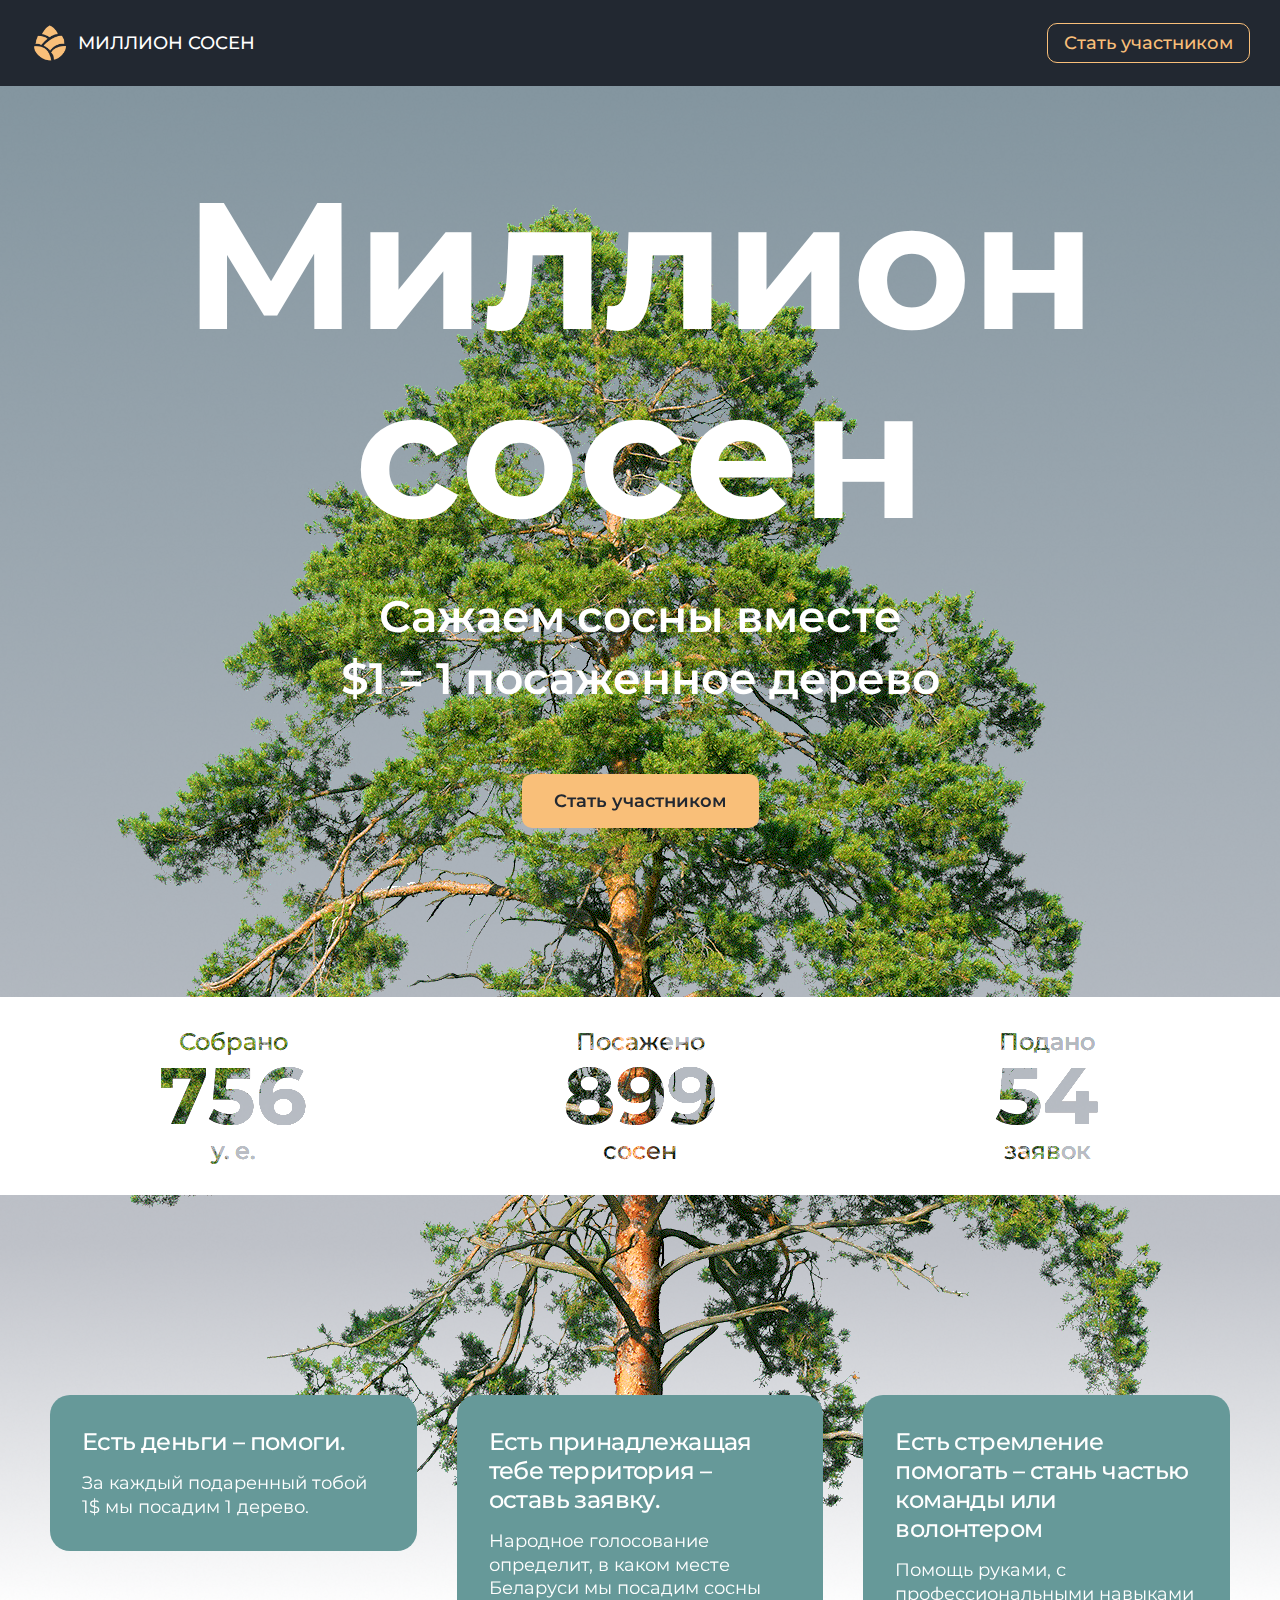
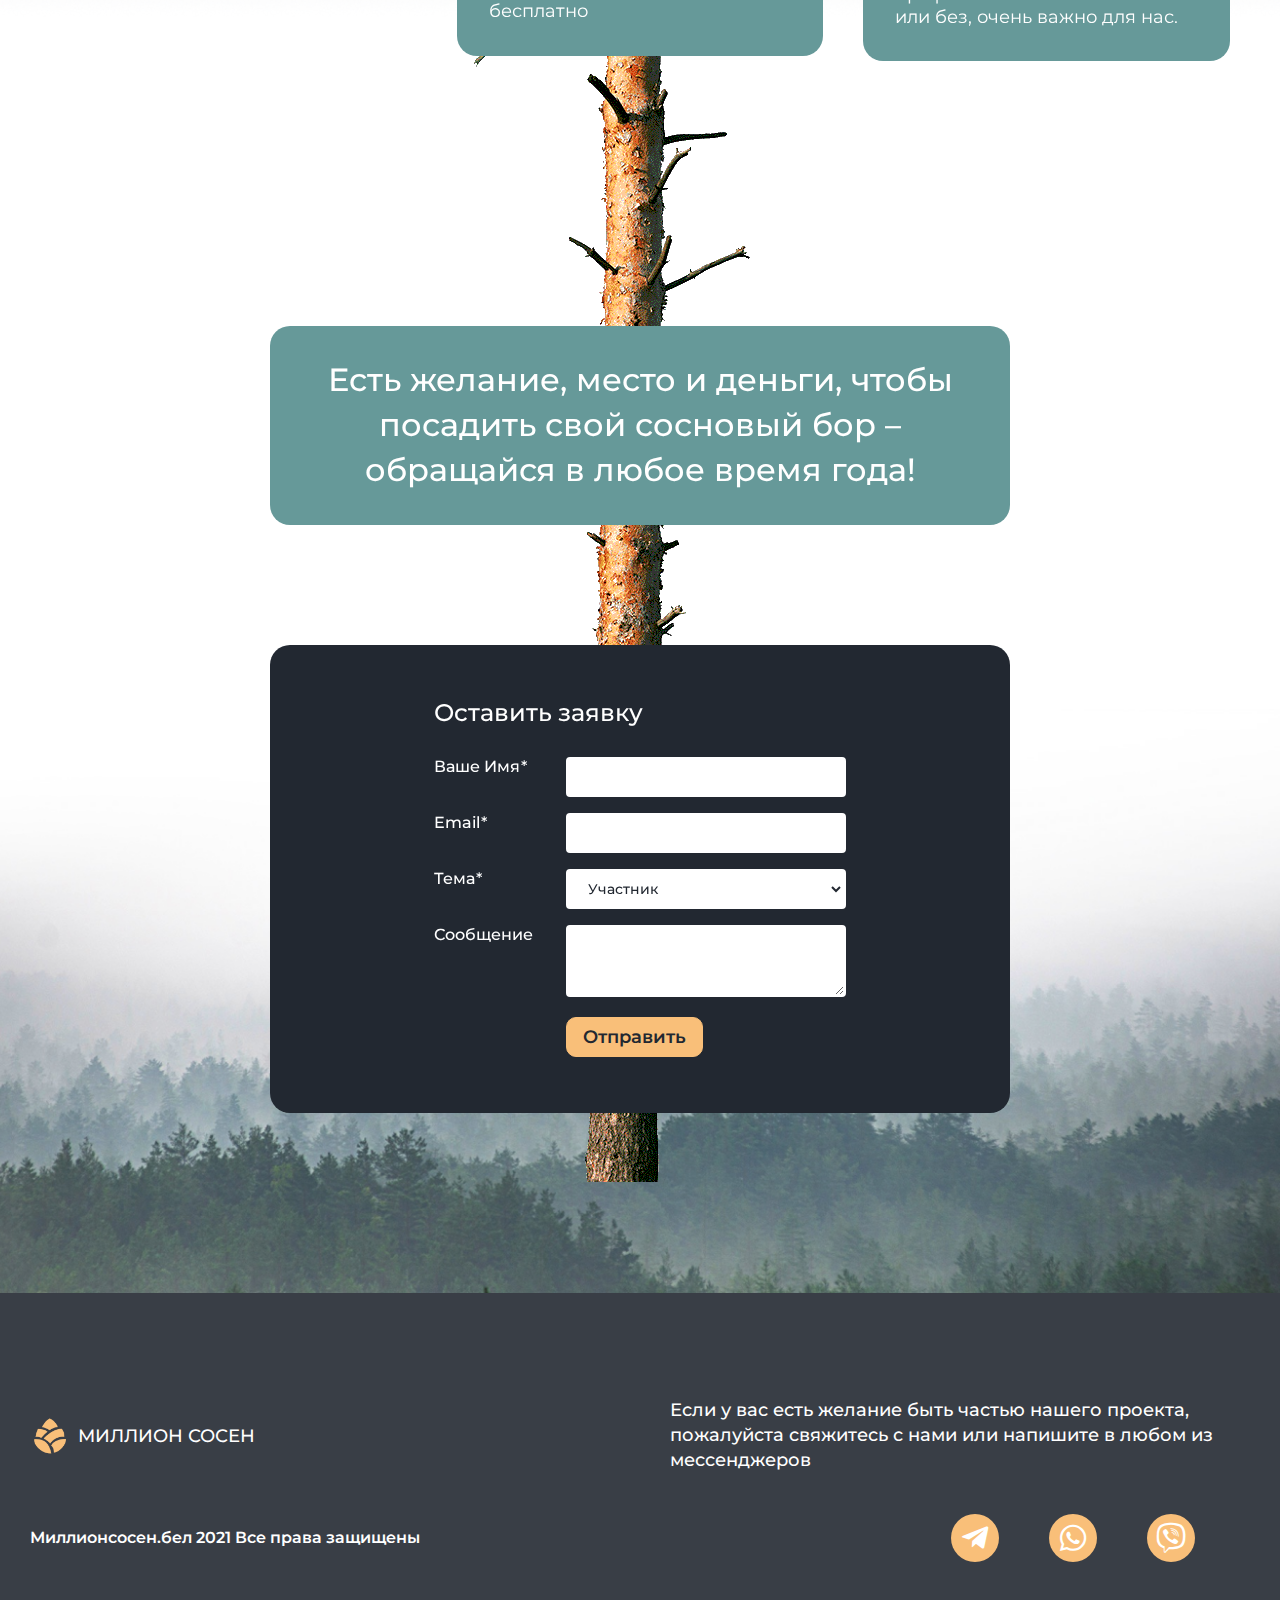
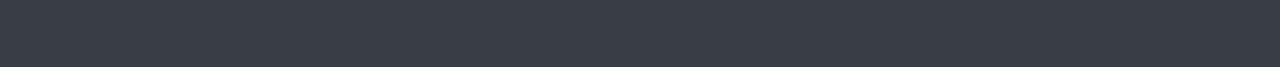
==== index.html @ 32590705 "Счётчик готов" ====
<!DOCTYPE html>
<html lang="en">
<head>
	<meta charset="UTF-8">
	<meta name="viewport" content="width=device-width, initial-scale=1.0">

	<link rel="apple-touch-icon" sizes="180x180" href="favicons/apple-touch-icon.png">
	<link rel="icon" type="image/png" sizes="32x32" href="favicons/favicon-32x32.png">
	<link rel="icon" type="image/png" sizes="16x16" href="favicons/favicon-16x16.png">
	<link rel="manifest" href="favicons/site.webmanifest">
	<link rel="mask-icon" href="favicons/safari-pinned-tab.svg" color="#f9bf79">
	<meta name="msapplication-TileColor" content="#f9bf79">
	<meta name="theme-color" content="#f9bf79">

	<link rel="preconnect" href="https://fonts.gstatic.com">
	<link href="https://fonts.googleapis.com/css2?family=Montserrat:wght@400;500;600;700;900&display=swap" rel="stylesheet">
	<link rel="stylesheet" href="https://cdnjs.cloudflare.com/ajax/libs/font-awesome/5.15.3/css/all.min.css">
	<link rel="stylesheet" href="css/normalize.css">
	<link rel="stylesheet" href="css/main.css">
	<title>Миллион Сосен</title>
</head>
<body>

	<header id="header">
			
		<div class="wrapper">
			
			<div class="header-parent">
				<div class="header-right">
					<div class="logo">
						<img src="img/logo.png" alt="Logotype">
						<h3>Миллион сосен</h3>
					</div>
				</div>
				<div class="header-left">
					<button class="main-btn header-btn">Стать участником</button>
				</div>
			</div>

		</div>

	</header>


	<div class="body">


		<section id="banner">
			
			<div class="wrapper">

				<div class="banner-parent">

					<div class="banner-title-parent">
						<h1 class="banner-title banner-title-1">Миллион</h1>
						<h1 class="banner-title banner-title-2">cосен</h1>
					</div>

					<div class="banner-info">
						<p class="banner-text">
							Сажаем сосны вместе <br> $1 = 1 посаженное дерево
						</p>
					</div>

					<div class="banner-action">
						<button class="main-btn banner-btn">Стать участником</button>
					</div>

				</div>

			</div>

		</section>


		<section id="info-block">
			
			<div class="wrapper">
				<div class="info-block-parent">

					<div class="info-block-item">
						<p>Собрано</p>
						<h3 class="count-number info-block-count">756</h3>
						<p>у. е.</p>
					</div>

					<div class="info-block-item">
						<p>Посажено</p>
						<h3 class="count-number info-block-count">899</h3>
						<p>сосен</p>
					</div>

					<div class="info-block-item">
						<p>Подано</p>
						<h3 class="count-number info-block-count">54</h3>
						<p>заявок</p>
					</div>

				</div>
			</div>

		</section>


		<section id="cards">
			
			<div class="wrapper">
				<div class="cards">

					<div class="card-item">
						<div class="card-title-parent">
							<h4 class="card-title">Есть деньги – помоги.</h4>
						</div>
						<div class="card-info">
							<p class="card-text">За каждый подаренный тобой 1$ мы посадим 1 дерево. </p>
						</div>
						<div class="card-btn-parent">
							<button class="main-btn card-btn">Стать участником</button>
						</div>
					</div>

					<div class="card-item">
						<div class="card-title-parent">
							<h4 class="card-title">Есть принадлежащая тебе территория – оставь заявку.</h4>
						</div>
						<div class="card-info">
							<p class="card-text">Народное голосование определит, в каком месте Беларуси мы посадим сосны бесплатно</p>
						</div>
						<div class="card-btn-parent">
							<button class="main-btn card-btn">Стать участником</button>
						</div>
					</div>

					<div class="card-item">
						<div class="card-title-parent">
							<h4 class="card-title">Есть стремление помогать  – стань частью команды или волонтером</h4>
						</div>
						<div class="card-info">
							<p class="card-text">Помощь руками, с профессиональными навыками или без, очень важно для нас.</p>
						</div>
						<div class="card-btn-parent">
							<button class="main-btn card-btn">Стать участником</button>
						</div>
					</div>

				</div>
			</div>

		</section>


		<section id="info-card">
			
			<div class="wrapper">
				<div class="info-card-parent">

					<div class="info-card-item">
						<div class="info-card-info">
							<p class="info-card-text">Есть желание, место и деньги, чтобы посадить свой сосновый бор – обращайся в любое время года!</p>
						</div>
					</div>

				</div>
			</div>

		</section>


		<section id="form-block">
			
			<div class="wrapper">
				<div class="form-block-parent">

					<div class="form-block-form-parent">
						<div class="form-block-form">
						
							<div class="form-title-parent">
								<h4 class="form-title">Оставить заявку</h4>
							</div>

							<form action="" class="contact-form form" method="post">

								<div class="form-item">

									<div class="form-label-parent">
										<label for="name-input" class="required-label form-label">Ваше Имя</label>
									</div>

									<div class="form-info">
										<input id="name-input" name="name" type="text" class="form-input">
										<div class="form-error">
											<p class="form-error-text">
												Пожалуйста заполните это поле
											</p>
										</div>
									</div>
								</div>

								<div class="form-item">

									<div class="form-label-parent">
										<label for="email-input" class="required-label form-label">Email</label>
									</div>
									
									<div class="form-info">
										<input id="email-input" name="email" type="text" class="form-input">
										<div class="form-error">
											<p class="form-error-text">
												Пожалуйста введите Вашу почту
											</p>
										</div>
									</div>
								</div>

								<div class="form-item">

									<div class="form-label-parent">
										<label for="theme-input" class="required-label form-label">Тема</label>
									</div>
									
									<div class="form-info">
										<select id="theme-input" name="theme" class="form-input form-select">
	                                        <option value="member">Участник</option>
	                                        <option value="volunteer">Волонтер</option>
	                                        <option value="owner">Владелец</option>
	                                        <option value="customer">Покупатель</option>
										</select>
										<div class="form-error">
											<p class="form-error-text">
												Пожалуйста выберите Вашу тему
											</p>
										</div>
									</div>
								</div>

								<div class="form-item">

									<div class="form-label-parent">
										<label for="form-message" class="form-label">Сообщение</label>
									</div>
									
									<div class="form-info">
										<textarea name="message" id="form-message" class="form-input form-textarea"></textarea>
									</div>
								</div>

								<div class="form-btn-parent">
									<button type="submit" class="main-btn form-btn">Отправить</button>
								</div>

							</form>

						</div>
					</div>
					
				</div>
			</div>

		</section>


		<div class="bg-sosna parallax"></div>

	</div>


	<footer id="footer">

		<div class="form-block-parent-2">

			<div class="form-block-form-parent">
				<div class="form-block-form">
				
					<div class="form-title-parent">
						<h4 class="form-title">Оставить заявку</h4>
					</div>

					<form action="" class="contact-form form" method="post">

						<div class="form-item">

							<div class="form-label-parent">
								<label for="name-input" class="required-label form-label">Ваше Имя</label>
							</div>

							<div class="form-info">
								<input id="name-input" name="name" type="text" class="form-input">
								<div class="form-error">
									<p class="form-error-text">
										Пожалуйста заполните это поле
									</p>
								</div>
							</div>
						</div>

						<div class="form-item">

							<div class="form-label-parent">
								<label for="email-input" class="required-label form-label">Email</label>
							</div>
							
							<div class="form-info">
								<input id="email-input" name="email" type="text" class="form-input">
								<div class="form-error">
									<p class="form-error-text">
										Пожалуйста введите Вашу почту
									</p>
								</div>
							</div>
						</div>

						<div class="form-item">

							<div class="form-label-parent">
								<label for="theme-input" class="required-label form-label">Тема</label>
							</div>
							
							<div class="form-info">
								<select id="theme-input" name="theme" class="form-input form-select">
                                    <option value="member">Участник</option>
                                    <option value="volunteer">Волонтер</option>
                                    <option value="owner">Владелец</option>
                                    <option value="customer">Покупатель</option>
								</select>
								<div class="form-error">
									<p class="form-error-text">
										Пожалуйста выберите Вашу тему
									</p>
								</div>
							</div>
						</div>

						<div class="form-item">

							<div class="form-label-parent">
								<label for="form-message" class="form-label">Сообщение</label>
							</div>
							
							<div class="form-info">
								<textarea name="message" id="form-message" class="form-input form-textarea"></textarea>
							</div>
						</div>

						<div class="form-btn-parent">
							<button type="submit" class="main-btn form-btn">Отправить</button>
						</div>

					</form>

				</div>
			</div>
			
		</div>

		<div class="wrapper">
			<div class="footer-parent">
				
				<div class="footer-item footer-logo-parent">
					<div class="logo footer-logo">
						<img src="img/logo.png" alt="" class="footer-logo-img">
						<h3>Миллион сосен</h3>
					</div>
				</div>

				<div class="footer-item footer-text-parent">
					<p class="footer-text">
						Если у вас есть желание быть частью нашего проекта, пожалуйста свяжитесь с нами или напишите в любом из мессенджеров
					</p>
				</div>

				<div class="footer-item footer-info-parent">
					<p class="footer-info">
						Миллионсосен.бел 2021 Все права защищены
					</p>
				</div>

				<div class="footer-item footer-socials-parent">
					<ul class="footer-socials">

						<li>
							<a href="#" class="footer-socials-link">
								<i class="fab fa-telegram-plane"></i>
							</a>
						</li>

						<li>
							<a href="#" class="footer-socials-link">
								<i class="fab fa-whatsapp"></i>
							</a>
						</li>

						<li>
							<a href="#" class="footer-socials-link">
								<i class="fab fa-viber"></i>
							</a>
						</li>

					</ul>
				</div>

			</div>
		</div>
	</footer>


<script
  src="https://code.jquery.com/jquery-3.6.0.min.js"
  integrity="sha256-/xUj+3OJU5yExlq6GSYGSHk7tPXikynS7ogEvDej/m4="
  crossorigin="anonymous"></script>
<script src="js/main.js"></script>

</body>
</html>
---- css/main.css ----
@import 'header.css';
@import 'banner.css';
@import 'info-block.css';
@import 'cards.css';
@import 'info-card.css';
@import 'form.css';
@import 'footer.css';


* {
	font-family: 'Montserrat', sans-serif;
	font-weight: 400;
	box-sizing: border-box;
}

html {
	overflow-x: hidden;
}

body {
	min-height: 100%;
}

ul { 
	list-style: none;
	margin: 0;
	padding: 0;
}

h1, h2, h3, h4, h5, h6, p {
	margin: 0;
	padding: 0;
}

a {
	text-decoration: none;
	color: inherit;
}

button {
	padding: 0;
	margin: 0;
}

img {
	max-width: 100%;
}

button:focus, a:focus, input:focus, textarea:focus, select:focus {
	outline: none;
}

.body {
	position: relative;
	height: 100%;
	background-image: url('../img/bg-clear.png');
	background-size: cover;
	background-position: 100% 100%;
	background-repeat: no-repeat;
	z-index: 0;
	overflow: hidden;
}

.bg-sosna {
	position: absolute;
    width: 100%;
    height: 100%;
    left: auto;
    right: auto;
    text-align: center;
    top: 0;
    z-index: -1;
    background: url(../img/bg2.png);
    background-repeat: no-repeat;
    background-position: center
}

.wrapper {
	max-width: calc(1332px);
	padding: 0 30px;
	margin: 0 auto;
}

.main-btn {
	cursor: pointer;
	border-radius: 10px;
}

@media(min-width: 1500px) {

}

@media(max-width: 1200px) {
	.wrapper {
		max-width: 1100px;
	}
}

@media(max-width: 992px) {
	.wrapper {
		width: 100%;
	}
}

@media (max-width: 768px) {

	/*.body {
		background-image: url('../img/bg-sm.png');
	}*/

	/*.bg-sosna {
	    background: url(../img/bg2.png);
	    background-repeat: no-repeat;
	    background-position: center
	}*/

}

@media(max-width: 576px) {
	.wrapper {
		width: 100%;
		padding: 0 20px;
	}
}
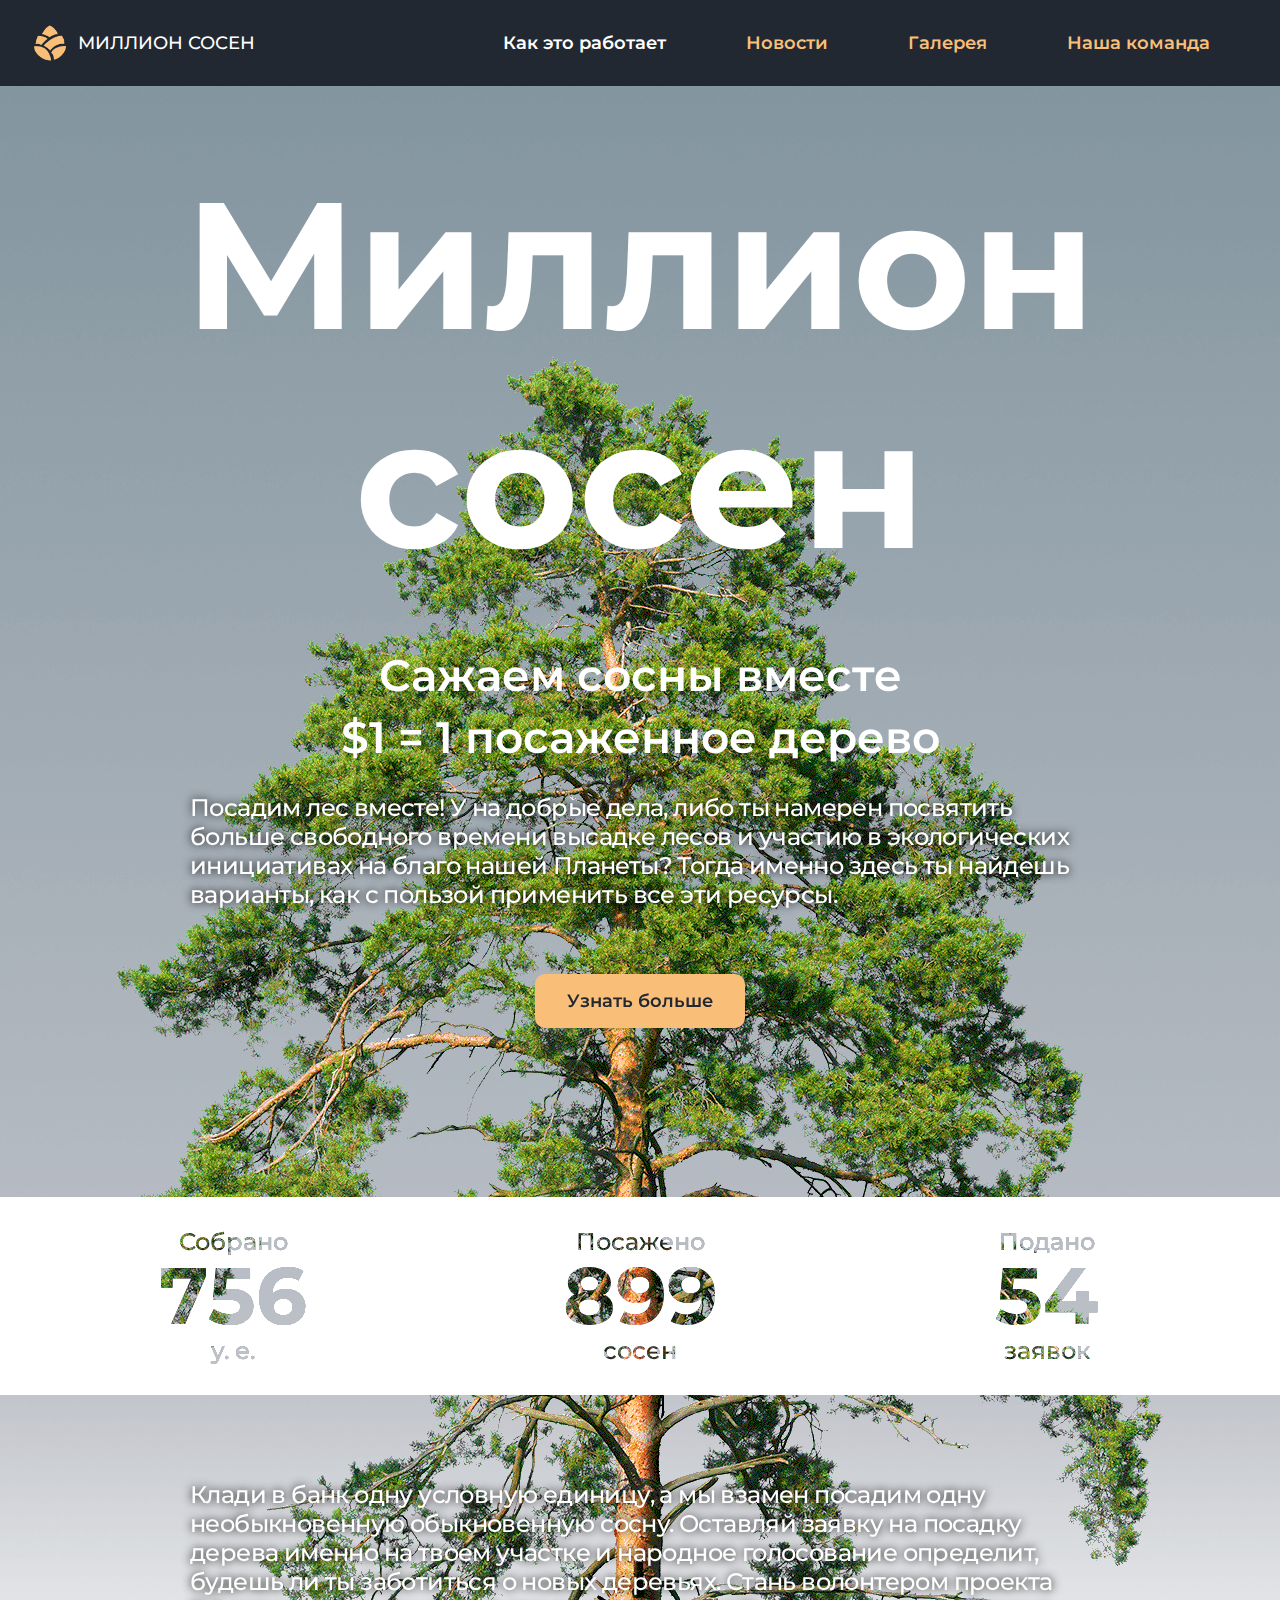
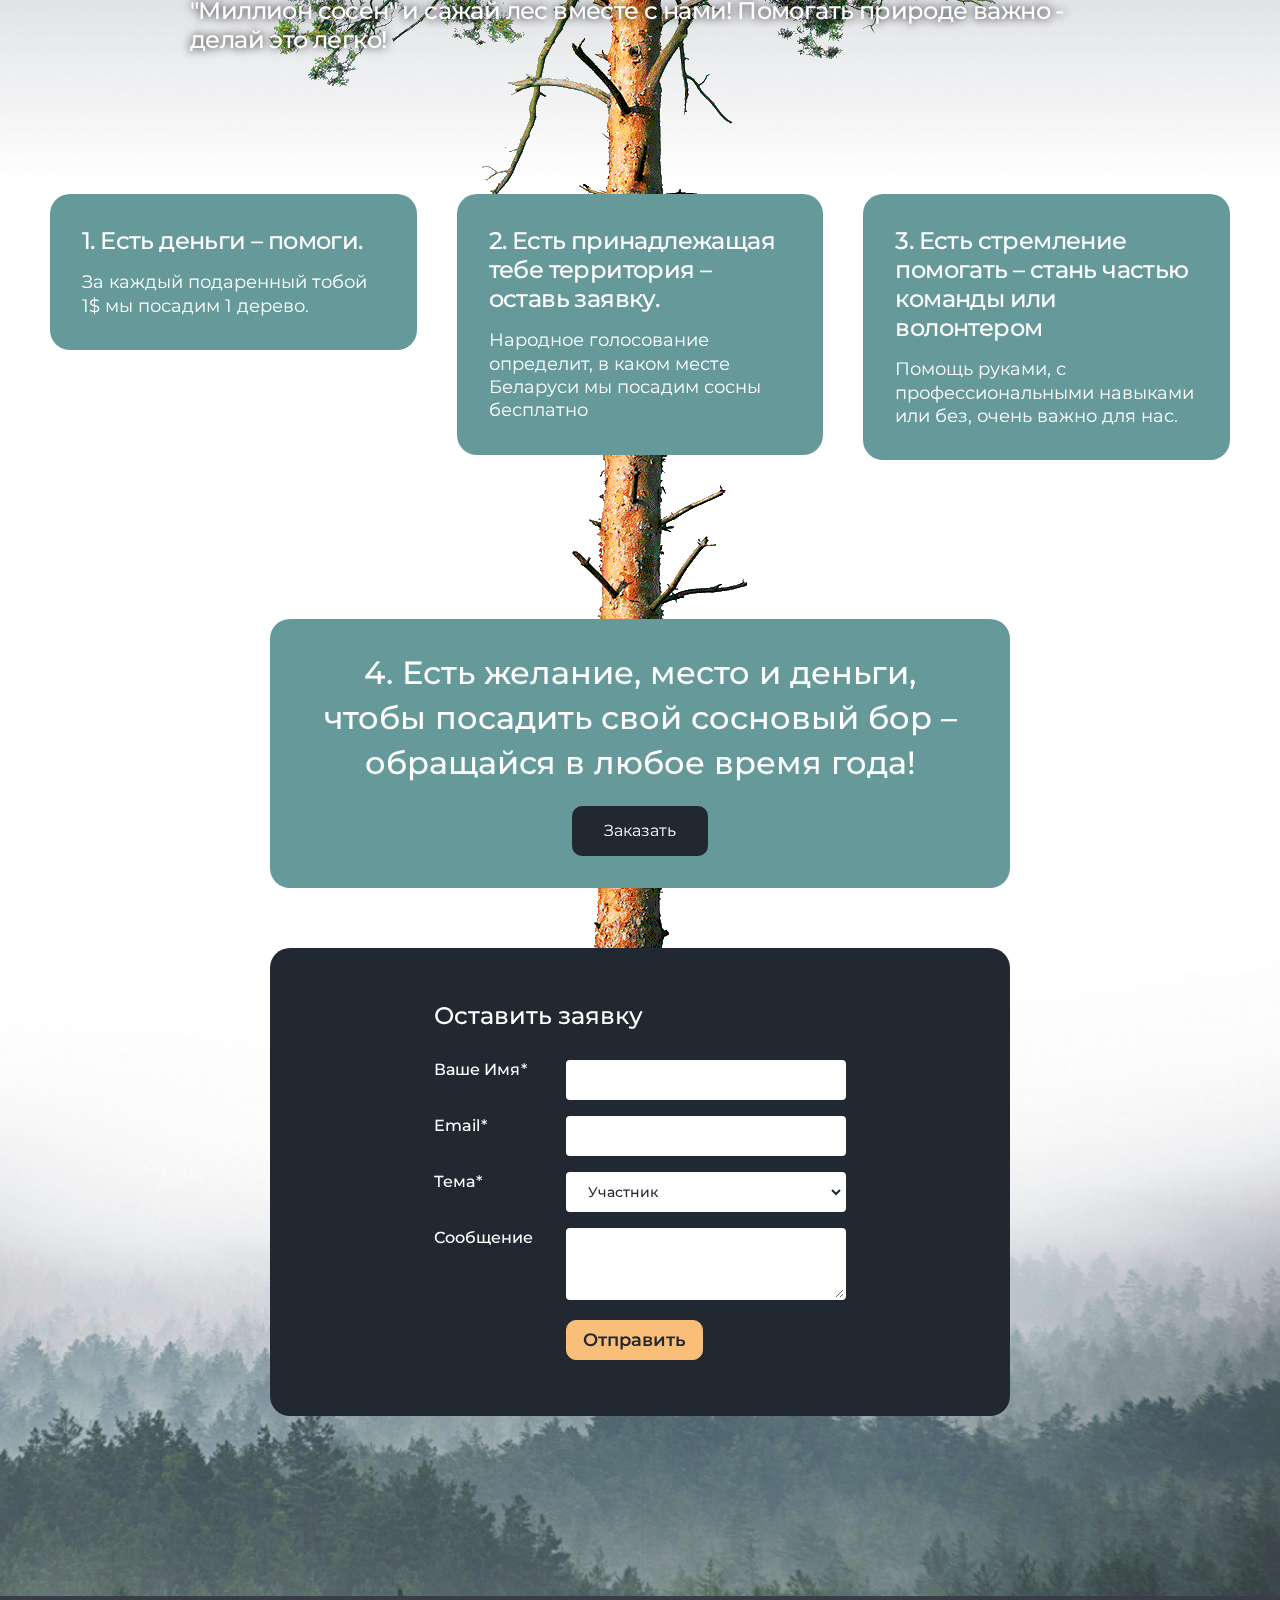
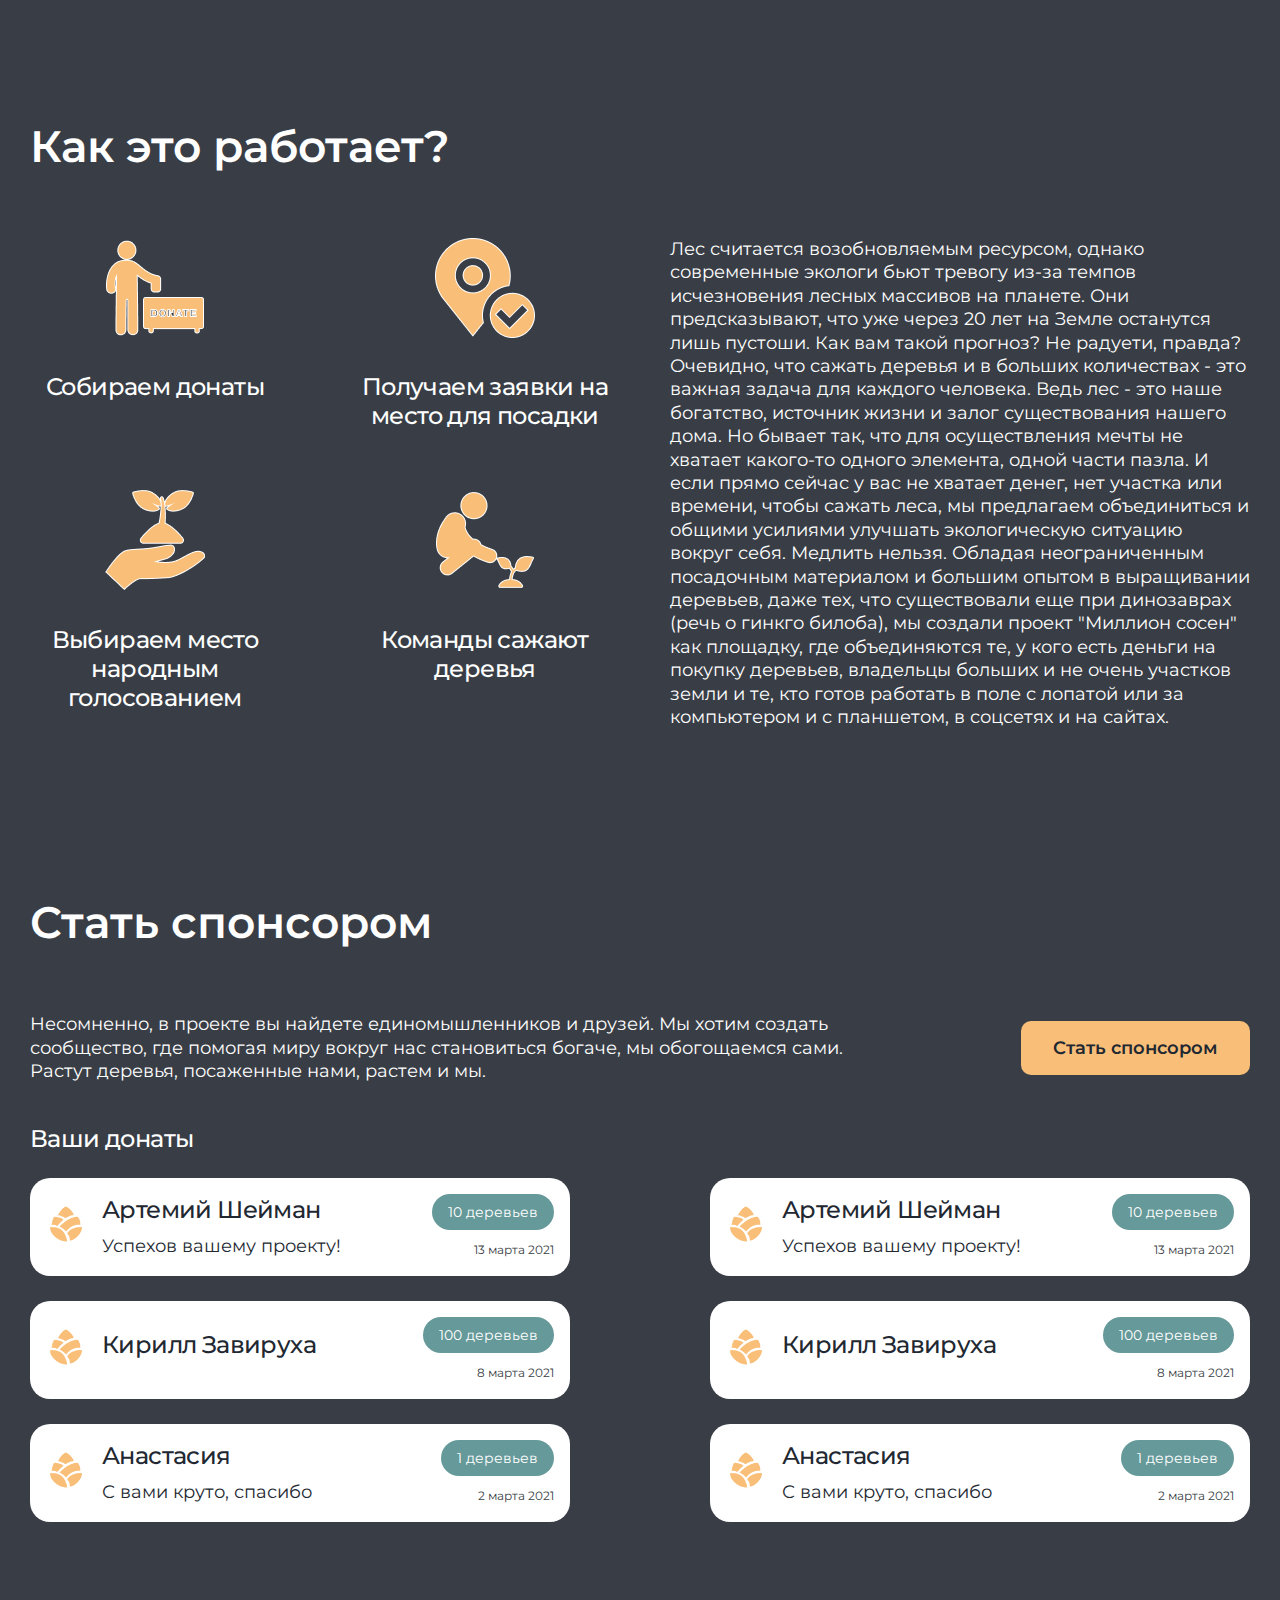
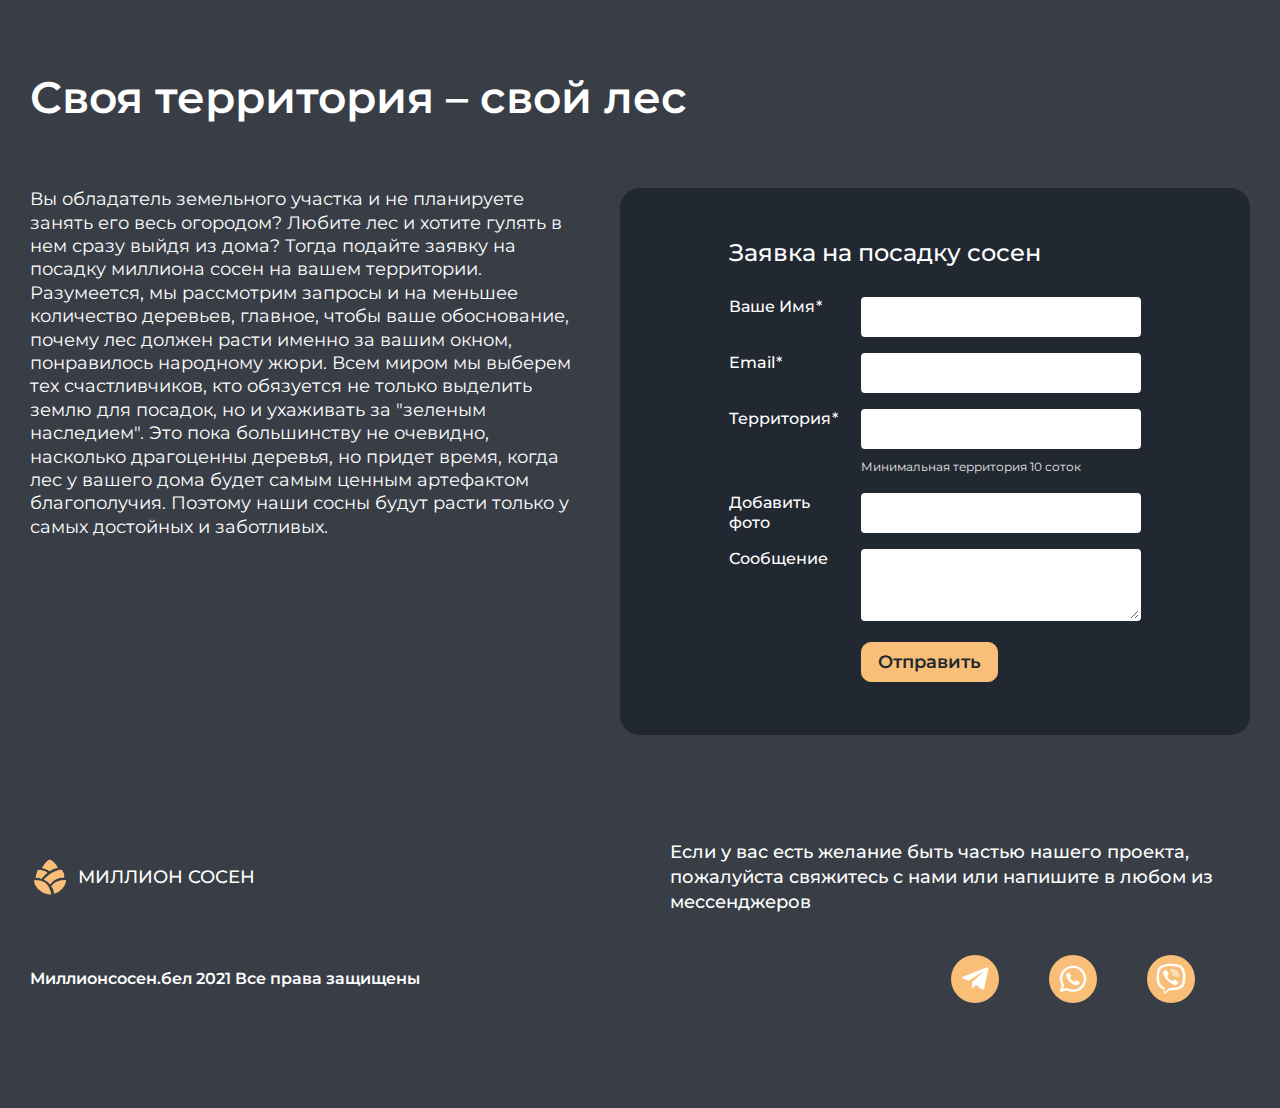
==== commit be428611: "Global Changes" ====
--- a/index.html
+++ b/index.html
@@ -33,7 +33,14 @@
 					</div>
 				</div>
 				<div class="header-left">
-					<button class="main-btn header-btn">Стать участником</button>
+					<div class="navigation">
+						<ul class="navigation-list">
+							<li><a href="#" class="navigation-link active">Как это работает</a></li>
+							<li><a href="#" class="navigation-link">Новости</a></li>
+							<li><a href="#" class="navigation-link">Галерея</a></li>
+							<li><a href="#" class="navigation-link">Наша команда</a></li>
+						</ul>
+					</div>
 				</div>
 			</div>
 
@@ -52,18 +59,27 @@
 				<div class="banner-parent">
 
 					<div class="banner-title-parent">
-						<h1 class="banner-title banner-title-1">Миллион</h1>
-						<h1 class="banner-title banner-title-2">cосен</h1>
+						<h1 class="banner-title banner-title">Миллион <br> cосен</h1>
 					</div>
 
 					<div class="banner-info">
 						<p class="banner-text">
 							Сажаем сосны вместе <br> $1 = 1 посаженное дерево
 						</p>
+						<p class="simple-desc banner-desc">
+							Посадим лес вместе! У  на добрые дела, 
+							либо ты намерен посвятить больше свободного 
+							времени высадке лесов и участию в экологических 
+							инициативах на благо нашей Планеты? Тогда именно 
+							здесь ты найдешь варианты, как с пользой применить 
+							все эти ресурсы.
+						</p>
 					</div>
 
 					<div class="banner-action">
-						<button class="main-btn banner-btn">Стать участником</button>
+						<button data-scroll="true" class="main-btn banner-btn">
+							Узнать больше
+						</button>
 					</div>
 
 				</div>
@@ -102,6 +118,17 @@
 		</section>
 
 
+		<section id="info-desc">
+			<p class="simple-desc">
+				Клади в банк одну условную единицу, 
+				а мы взамен посадим одну необыкновенную обыкновенную сосну. 
+				Оставляй заявку на посадку дерева именно на твоем участке и народное голосование определит, 
+				будешь ли ты заботиться о новых деревьях. Стань волонтером проекта "Миллион сосен"  и сажай лес вместе с нами! 
+				Помогать природе важно - делай это легко!
+			</p>
+		</section>
+
+
 		<section id="cards">
 			
 			<div class="wrapper">
@@ -109,37 +136,37 @@
 
 					<div class="card-item">
 						<div class="card-title-parent">
-							<h4 class="card-title">Есть деньги – помоги.</h4>
+							<h4 class="card-title">1. Есть деньги – помоги.</h4>
 						</div>
 						<div class="card-info">
 							<p class="card-text">За каждый подаренный тобой 1$ мы посадим 1 дерево. </p>
 						</div>
 						<div class="card-btn-parent">
-							<button class="main-btn card-btn">Стать участником</button>
+							<button data-scroll="true" class="main-btn card-btn">Стать участником</button>
 						</div>
 					</div>
 
 					<div class="card-item">
 						<div class="card-title-parent">
-							<h4 class="card-title">Есть принадлежащая тебе территория – оставь заявку.</h4>
+							<h4 class="card-title">2. Есть принадлежащая тебе территория – оставь заявку.</h4>
 						</div>
 						<div class="card-info">
 							<p class="card-text">Народное голосование определит, в каком месте Беларуси мы посадим сосны бесплатно</p>
 						</div>
 						<div class="card-btn-parent">
-							<button class="main-btn card-btn">Стать участником</button>
+							<button data-scroll="true" class="main-btn card-btn">Стать участником</button>
 						</div>
 					</div>
 
 					<div class="card-item">
 						<div class="card-title-parent">
-							<h4 class="card-title">Есть стремление помогать  – стань частью команды или волонтером</h4>
+							<h4 class="card-title">3. Есть стремление помогать  – стань частью команды или волонтером</h4>
 						</div>
 						<div class="card-info">
 							<p class="card-text">Помощь руками, с профессиональными навыками или без, очень важно для нас.</p>
 						</div>
 						<div class="card-btn-parent">
-							<button class="main-btn card-btn">Стать участником</button>
+							<button data-scroll="true" class="main-btn card-btn">Стать участником</button>
 						</div>
 					</div>
 
@@ -156,7 +183,11 @@
 
 					<div class="info-card-item">
 						<div class="info-card-info">
-							<p class="info-card-text">Есть желание, место и деньги, чтобы посадить свой сосновый бор – обращайся в любое время года!</p>
+							<p class="info-card-text">4. Есть желание, место и деньги, 
+								чтобы посадить свой сосновый бор – обращайся в 
+								любое время года!
+							</p>
+							<button class="main-btn card-btn">Заказать</button>
 						</div>
 					</div>
 
@@ -169,7 +200,7 @@
 		<section id="form-block">
 			
 			<div class="wrapper">
-				<div class="form-block-parent">
+				<div class="form-block-parent" id="form">
 
 					<div class="form-block-form-parent">
 						<div class="form-block-form">
@@ -203,7 +234,7 @@
 									</div>
 									
 									<div class="form-info">
-										<input id="email-input" name="email" type="text" class="form-input">
+										<input id="email-input" name="email" type="email" class="form-input">
 										<div class="form-error">
 											<p class="form-error-text">
 												Пожалуйста введите Вашу почту
@@ -264,149 +295,451 @@
 	</div>
 
 
-	<footer id="footer">
-
-		<div class="form-block-parent-2">
-
-			<div class="form-block-form-parent">
-				<div class="form-block-form">
+	<div class="main-dark-content">
+		
+		<section class="how-it-works simple-section" id="how-it-works">
+			
+			<div class="wrapper">
+				<div class="section-title-parent">
+					<h2 class="section-title">Как это работает?</h2>
+				</div>
+				<div class="section-content">
+					<div class="cards-content">
+						<div class="card">
+							<img src="img/how-it-works/1.png" alt="image 1">
+							<p>Собираем донаты</p>
+						</div>
+						<div class="card">
+							<img src="img/how-it-works/2.png" alt="image 1">
+							<p>Получаем заявки на место для посадки</p>
+						</div>
+						<div class="card">
+							<img src="img/how-it-works/3.png" alt="image 1">
+							<p>Выбираем место народным голосованием</p>
+						</div>
+						<div class="card">
+							<img src="img/how-it-works/4.png" alt="image 1">
+							<p>Команды сажают деревья</p>
+						</div>
+					</div>
+					<div class="text-content">
+						<p class="text">
+							Лес считается возобновляемым ресурсом, 
+							однако современные экологи бьют тревогу из-за темпов 
+							исчезновения лесных массивов на планете. 
+							Они предсказывают, что уже через 20 лет на 
+							Земле останутся лишь пустоши. Как вам такой прогноз? 
+							Не радуети, правда? Очевидно, что сажать деревья и в больших 
+							количествах - это важная задача для каждого человека. 
+							Ведь лес - это наше богатство, источник жизни и залог 
+							существования нашего дома. Но бывает так, что для 
+							осуществления мечты не хватает какого-то одного элемента, 
+							одной части пазла. И если прямо сейчас у вас не хватает денег, 
+							нет участка или времени, чтобы сажать леса, мы предлагаем 
+							объединиться и общими усилиями улучшать экологическую ситуацию 
+							вокруг себя. Медлить нельзя.  Обладая неограниченным посадочным 
+							материалом и большим опытом в выращивании деревьев, даже тех, 
+							что существовали еще при динозаврах (речь о гинкго билоба), 
+							мы создали проект "Миллион сосен" как площадку, 
+							где объединяются те, у кого есть деньги на покупку деревьев, 
+							владельцы больших и не очень участков земли и те, кто готов 
+							работать в поле с лопатой или за 
+							компьютером и с планшетом, в соцсетях и на сайтах.
+						</p>
+					</div>
+				</div>
+			</div>
+		</section>
+
+		<section id="sponsor" class="simple-section sponsor">
+			<div class="wrapper">
 				
-					<div class="form-title-parent">
-						<h4 class="form-title">Оставить заявку</h4>
-					</div>
-
-					<form action="" class="contact-form form" method="post">
-
-						<div class="form-item">
-
-							<div class="form-label-parent">
-								<label for="name-input" class="required-label form-label">Ваше Имя</label>
-							</div>
-
-							<div class="form-info">
-								<input id="name-input" name="name" type="text" class="form-input">
-								<div class="form-error">
-									<p class="form-error-text">
-										Пожалуйста заполните это поле
-									</p>
-								</div>
-							</div>
-						</div>
-
-						<div class="form-item">
-
-							<div class="form-label-parent">
-								<label for="email-input" class="required-label form-label">Email</label>
-							</div>
-							
-							<div class="form-info">
-								<input id="email-input" name="email" type="text" class="form-input">
-								<div class="form-error">
-									<p class="form-error-text">
-										Пожалуйста введите Вашу почту
-									</p>
-								</div>
-							</div>
-						</div>
-
-						<div class="form-item">
-
-							<div class="form-label-parent">
-								<label for="theme-input" class="required-label form-label">Тема</label>
-							</div>
-							
-							<div class="form-info">
-								<select id="theme-input" name="theme" class="form-input form-select">
-                                    <option value="member">Участник</option>
-                                    <option value="volunteer">Волонтер</option>
-                                    <option value="owner">Владелец</option>
-                                    <option value="customer">Покупатель</option>
-								</select>
-								<div class="form-error">
-									<p class="form-error-text">
-										Пожалуйста выберите Вашу тему
-									</p>
-								</div>
-							</div>
-						</div>
-
-						<div class="form-item">
-
-							<div class="form-label-parent">
-								<label for="form-message" class="form-label">Сообщение</label>
-							</div>
-							
-							<div class="form-info">
-								<textarea name="message" id="form-message" class="form-input form-textarea"></textarea>
-							</div>
-						</div>
-
-						<div class="form-btn-parent">
-							<button type="submit" class="main-btn form-btn">Отправить</button>
-						</div>
-
-					</form>
-
-				</div>
-			</div>
-			
-		</div>
-
-		<div class="wrapper">
-			<div class="footer-parent">
+				<div class="section-title-parent">
+					<h2 class="section-title">Стать спонсором</h2>
+				</div>
+
+				<div class="sponsor-info">
+					<div class="sponsor-text-parent">
+						<p class="text">
+							Несомненно, в проекте вы найдете 
+							единомышленников и друзей. 
+							Мы хотим создать сообщество,
+							где помогая миру вокруг нас становиться богаче, мы обогощаемся сами. 
+							Растут деревья, посаженные нами, растем и мы.
+						</p>
+					</div>
+					<div class="sponsor-btn-parent">
+						<button class="main-btn banner-btn">
+							Стать спонсором
+						</button>
+					</div>
+				</div>
+
+				<div class="sponsor-donations">
+					<div class="donations-title-parent">
+						<h4 class="donations-title">Ваши донаты</h4>
+					</div>
+					<div class="donations-content">
+
+						<div class="donations-card">
+							<div class="donations-image">
+								<img src="img/logo.png" alt="Logotype">
+							</div>
+							<div class="donations-info">
+								<p class="donations-name">Артемий Шейман</p>
+								<p class="donations-review">Успехов вашему проекту!</p>
+							</div>
+							<div class="donations-result">
+								<span class="donations-tree-amount">10 деревьев</span>
+								<p class="donations-date">13 марта 2021</p>
+							</div>
+						</div>
+
+						<div class="donations-card">
+							<div class="donations-image">
+								<img src="img/logo.png" alt="Logotype">
+							</div>
+							<div class="donations-info">
+								<p class="donations-name">Артемий Шейман</p>
+								<p class="donations-review">Успехов вашему проекту!</p>
+							</div>
+							<div class="donations-result">
+								<span class="donations-tree-amount">10 деревьев</span>
+								<p class="donations-date">13 марта 2021</p>
+							</div>
+						</div>
+
+						<div class="donations-card">
+							<div class="donations-image">
+								<img src="img/logo.png" alt="Logotype">
+							</div>
+							<div class="donations-info">
+								<p class="donations-name">Кирилл Завируха</p>
+								<p class="donations-review"></p>
+							</div>
+							<div class="donations-result">
+								<span class="donations-tree-amount">100 деревьев</span>
+								<p class="donations-date">8 марта 2021</p>
+							</div>
+						</div>
+
+						<div class="donations-card">
+							<div class="donations-image">
+								<img src="img/logo.png" alt="Logotype">
+							</div>
+							<div class="donations-info">
+								<p class="donations-name">Кирилл Завируха</p>
+								<p class="donations-review"></p>
+							</div>
+							<div class="donations-result">
+								<span class="donations-tree-amount">100 деревьев</span>
+								<p class="donations-date">8 марта 2021</p>
+							</div>
+						</div>
+
+						<div class="donations-card">
+							<div class="donations-image">
+								<img src="img/logo.png" alt="Logotype">
+							</div>
+							<div class="donations-info">
+								<p class="donations-name">Анастасия</p>
+								<p class="donations-review">С вами круто, спасибо</p>
+							</div>
+							<div class="donations-result">
+								<span class="donations-tree-amount">1 деревьев</span>
+								<p class="donations-date">2 марта 2021</p>
+							</div>
+						</div>
+
+						<div class="donations-card">
+							<div class="donations-image">
+								<img src="img/logo.png" alt="Logotype">
+							</div>
+							<div class="donations-info">
+								<p class="donations-name">Анастасия</p>
+								<p class="donations-review">С вами круто, спасибо</p>
+							</div>
+							<div class="donations-result">
+								<span class="donations-tree-amount">1 деревьев</span>
+								<p class="donations-date">2 марта 2021</p>
+							</div>
+						</div>
+
+					</div>
+				</div>
+
+			</div>
+		</section>
+
+		<section id="own-territory" class="simple-section own-territory">
+			<div class="wrapper">
 				
-				<div class="footer-item footer-logo-parent">
-					<div class="logo footer-logo">
-						<img src="img/logo.png" alt="" class="footer-logo-img">
-						<h3>Миллион сосен</h3>
-					</div>
-				</div>
-
-				<div class="footer-item footer-text-parent">
-					<p class="footer-text">
-						Если у вас есть желание быть частью нашего проекта, пожалуйста свяжитесь с нами или напишите в любом из мессенджеров
-					</p>
-				</div>
-
-				<div class="footer-item footer-info-parent">
-					<p class="footer-info">
-						Миллионсосен.бел 2021 Все права защищены
-					</p>
-				</div>
-
-				<div class="footer-item footer-socials-parent">
-					<ul class="footer-socials">
-
-						<li>
-							<a href="#" class="footer-socials-link">
-								<i class="fab fa-telegram-plane"></i>
-							</a>
-						</li>
-
-						<li>
-							<a href="#" class="footer-socials-link">
-								<i class="fab fa-whatsapp"></i>
-							</a>
-						</li>
-
-						<li>
-							<a href="#" class="footer-socials-link">
-								<i class="fab fa-viber"></i>
-							</a>
-						</li>
-
-					</ul>
-				</div>
-
-			</div>
-		</div>
-	</footer>
-
-
-<script
-  src="https://code.jquery.com/jquery-3.6.0.min.js"
-  integrity="sha256-/xUj+3OJU5yExlq6GSYGSHk7tPXikynS7ogEvDej/m4="
-  crossorigin="anonymous"></script>
+				<div class="section-title-parent">
+					<h2 class="section-title">Своя территория – свой лес</h2>
+				</div>
+
+				<div class="section-content">
+
+					<div class="text-content">
+						<p class="text">
+							Вы обладатель земельного участка и не 
+							планируете занять его весь огородом? 
+							Любите лес и хотите гулять в нем сразу выйдя из дома? 
+							Тогда подайте заявку на посадку миллиона сосен на вашем территории. 
+							Разумеется, мы рассмотрим запросы и на меньшее количество деревьев, главное, 
+							чтобы ваше обоснование, почему лес должен расти именно за вашим окном,  
+							понравилось народному жюри. Всем миром мы выберем тех счастливчиков, кто 
+							обязуется не только выделить землю для посадок, но и ухаживать за "зеленым наследием". 
+							Это пока большинству не очевидно, насколько драгоценны деревья, но придет время, 
+							когда лес у вашего дома будет самым ценным артефактом благополучия. 
+							Поэтому наши сосны будут расти только у самых достойных и заботливых.
+						</p>
+					</div>
+
+					<div class="section-form-parent">
+						
+						<div class="section-form">
+							<div class="form-block-form">
+						
+								<div class="form-title-parent">
+									<h4 class="form-title">Заявка на посадку сосен</h4>
+								</div>
+
+								<form action="" class="contact-form form" method="post">
+
+									<div class="form-item">
+
+										<div class="form-label-parent">
+											<label for="name-input" class="required-label form-label">Ваше Имя</label>
+										</div>
+
+										<div class="form-info">
+											<input id="name-input" name="name" type="text" class="form-input">
+											<div class="form-error">
+												<p class="form-error-text">
+													Пожалуйста заполните это поле
+												</p>
+											</div>
+										</div>
+									</div>
+
+									<div class="form-item">
+
+										<div class="form-label-parent">
+											<label for="email-input" class="required-label form-label">Email</label>
+										</div>
+										
+										<div class="form-info">
+											<input id="email-input" name="email" type="email" class="form-input">
+											<div class="form-error">
+												<p class="form-error-text">
+													Пожалуйста введите Вашу почту правильно
+												</p>
+											</div>
+										</div>
+									</div>
+
+									<div class="form-item">
+
+										<div class="form-label-parent">
+											<label for="territory-input" class="required-label form-label">Территория</label>
+										</div>
+										
+										<div class="form-info">
+											<input id="territory-input" name="territory" type="text" class="form-input">
+											<div class="form-hint">
+												<p class="form-hint-text">
+													Минимальная территория 10 соток
+												</p>
+											</div>
+											<div class="form-error">
+												<p class="form-error-text">
+													Пожалуйста заполните это поле
+												</p>
+											</div>
+										</div>
+									</div>
+
+									<div class="form-item">
+
+										<div class="form-label-parent">
+											<label for="photo-input" class="form-label">Добавить фото</label>
+										</div>
+										
+										<div class="form-info">
+											<input id="photo-input" name="photo" type="text" class="form-input">
+										</div>
+									</div>
+
+									<div class="form-item">
+
+										<div class="form-label-parent">
+											<label for="form-message" class="form-label">Сообщение</label>
+										</div>
+										
+										<div class="form-info">
+											<textarea name="message" id="form-message" class="form-input form-textarea"></textarea>
+										</div>
+									</div>
+
+									<div class="form-btn-parent">
+										<button name="contact-form-btn" type="submit" class="main-btn form-btn">Отправить</button>
+									</div>
+
+								</form>
+
+							</div>
+						</div>
+
+					</div>
+
+				</div>
+
+			</div>
+		</section>
+
+		<footer id="footer">
+
+			<div class="form-block-parent-2" id="form-sm">
+
+				<div class="form-block-form-parent">
+					<div class="form-block-form">
+					
+						<div class="form-title-parent">
+							<h4 class="form-title">Оставить заявку</h4>
+						</div>
+
+						<form action="" class="contact-form form" method="post">
+
+							<div class="form-item">
+
+								<div class="form-label-parent">
+									<label for="name-input" class="required-label form-label">Ваше Имя</label>
+								</div>
+
+								<div class="form-info">
+									<input id="name-input" name="name" type="text" class="form-input">
+									<div class="form-error">
+										<p class="form-error-text">
+											Пожалуйста заполните это поле
+										</p>
+									</div>
+								</div>
+							</div>
+
+							<div class="form-item">
+
+								<div class="form-label-parent">
+									<label for="email-input" class="required-label form-label">Email</label>
+								</div>
+								
+								<div class="form-info">
+									<input id="email-input" name="email" type="email" class="form-input">
+									<div class="form-error">
+										<p class="form-error-text">
+											Пожалуйста введите Вашу почту правильно
+										</p>
+									</div>
+								</div>
+							</div>
+
+							<div class="form-item">
+
+								<div class="form-label-parent">
+									<label for="theme-input" class="required-label form-label">Тема</label>
+								</div>
+								
+								<div class="form-info">
+									<select id="theme-input" name="theme" class="form-input form-select">
+	                                    <option value="member">Участник</option>
+	                                    <option value="volunteer">Волонтер</option>
+	                                    <option value="owner">Владелец</option>
+	                                    <option value="customer">Покупатель</option>
+									</select>
+									<div class="form-error">
+										<p class="form-error-text">
+											Пожалуйста выберите Вашу тему
+										</p>
+									</div>
+								</div>
+							</div>
+
+							<div class="form-item">
+
+								<div class="form-label-parent">
+									<label for="form-message" class="form-label">Сообщение</label>
+								</div>
+								
+								<div class="form-info">
+									<textarea name="message" id="form-message" class="form-input form-textarea"></textarea>
+								</div>
+							</div>
+
+							<div class="form-btn-parent">
+								<button name="contact-form-btn" type="submit" class="main-btn form-btn">Отправить</button>
+							</div>
+
+						</form>
+
+					</div>
+				</div>
+				
+			</div>
+
+			<div class="wrapper">
+				<div class="footer-parent">
+					
+					<div class="footer-item footer-logo-parent">
+						<div class="logo footer-logo">
+							<img src="img/logo.png" alt="" class="footer-logo-img">
+							<h3>Миллион сосен</h3>
+						</div>
+					</div>
+
+					<div class="footer-item footer-text-parent">
+						<p class="footer-text">
+							Если у вас есть желание быть частью нашего проекта, пожалуйста свяжитесь с нами или напишите в любом из мессенджеров
+						</p>
+					</div>
+
+					<div class="footer-item footer-info-parent">
+						<p class="footer-info">
+							Миллионсосен.бел 2021 Все права защищены
+						</p>
+					</div>
+
+					<div class="footer-item footer-socials-parent">
+						<ul class="footer-socials">
+
+							<li>
+								<a href="#" class="footer-socials-link">
+									<i class="fab fa-telegram-plane"></i>
+								</a>
+							</li>
+
+							<li>
+								<a href="#" class="footer-socials-link">
+									<i class="fab fa-whatsapp"></i>
+								</a>
+							</li>
+
+							<li>
+								<a href="#" class="footer-socials-link">
+									<i class="fab fa-viber"></i>
+								</a>
+							</li>
+
+						</ul>
+					</div>
+
+				</div>
+			</div>
+		</footer>
+
+	</div>
+
+
+<script src="https://code.jquery.com/jquery-3.5.1.min.js"></script>
 <script src="js/main.js"></script>
 
 </body>
--- a/css/main.css
+++ b/css/main.css
@@ -5,23 +5,28 @@
 @import 'info-card.css';
 @import 'form.css';
 @import 'footer.css';
-
+@import 'how-it-works.css';
+@import 'sponsor.css';
+@import 'own-territory.css';
 
 * {
 	font-family: 'Montserrat', sans-serif;
 	font-weight: 400;
+	-webkit-box-sizing: border-box;
 	box-sizing: border-box;
 }
 
 html {
 	overflow-x: hidden;
+//scroll-behavior: smooth;
 }
 
 body {
 	min-height: 100%;
+	margin: 0!important;
 }
 
-ul { 
+ul {
 	list-style: none;
 	margin: 0;
 	padding: 0;
@@ -61,18 +66,25 @@
 	overflow: hidden;
 }
 
+.main-dark-content {
+	display: flex;
+	flex-direction: column;
+	justify-content: flex-end;
+	background: url('../img/dark-bg.png');
+	background-position: center;
+	background-size: cover;
+}
+
 .bg-sosna {
 	position: absolute;
-    width: 100%;
-    height: 100%;
-    left: auto;
-    right: auto;
-    text-align: center;
-    top: 0;
-    z-index: -1;
-    background: url(../img/bg2.png);
-    background-repeat: no-repeat;
-    background-position: center
+	width: 100%;
+	height: 100%;
+	left: auto;
+	right: auto;
+	text-align: center;
+	top: 0;
+	z-index: -1;
+	background: url(../img/bg2.png) no-repeat center;
 }
 
 .wrapper {
@@ -84,6 +96,10 @@
 .main-btn {
 	cursor: pointer;
 	border-radius: 10px;
+}
+
+.swal2-confirm {
+	box-shadow: none!important;
 }
 
 @media(min-width: 1500px) {
@@ -122,4 +138,3 @@
 		padding: 0 20px;
 	}
 }
-
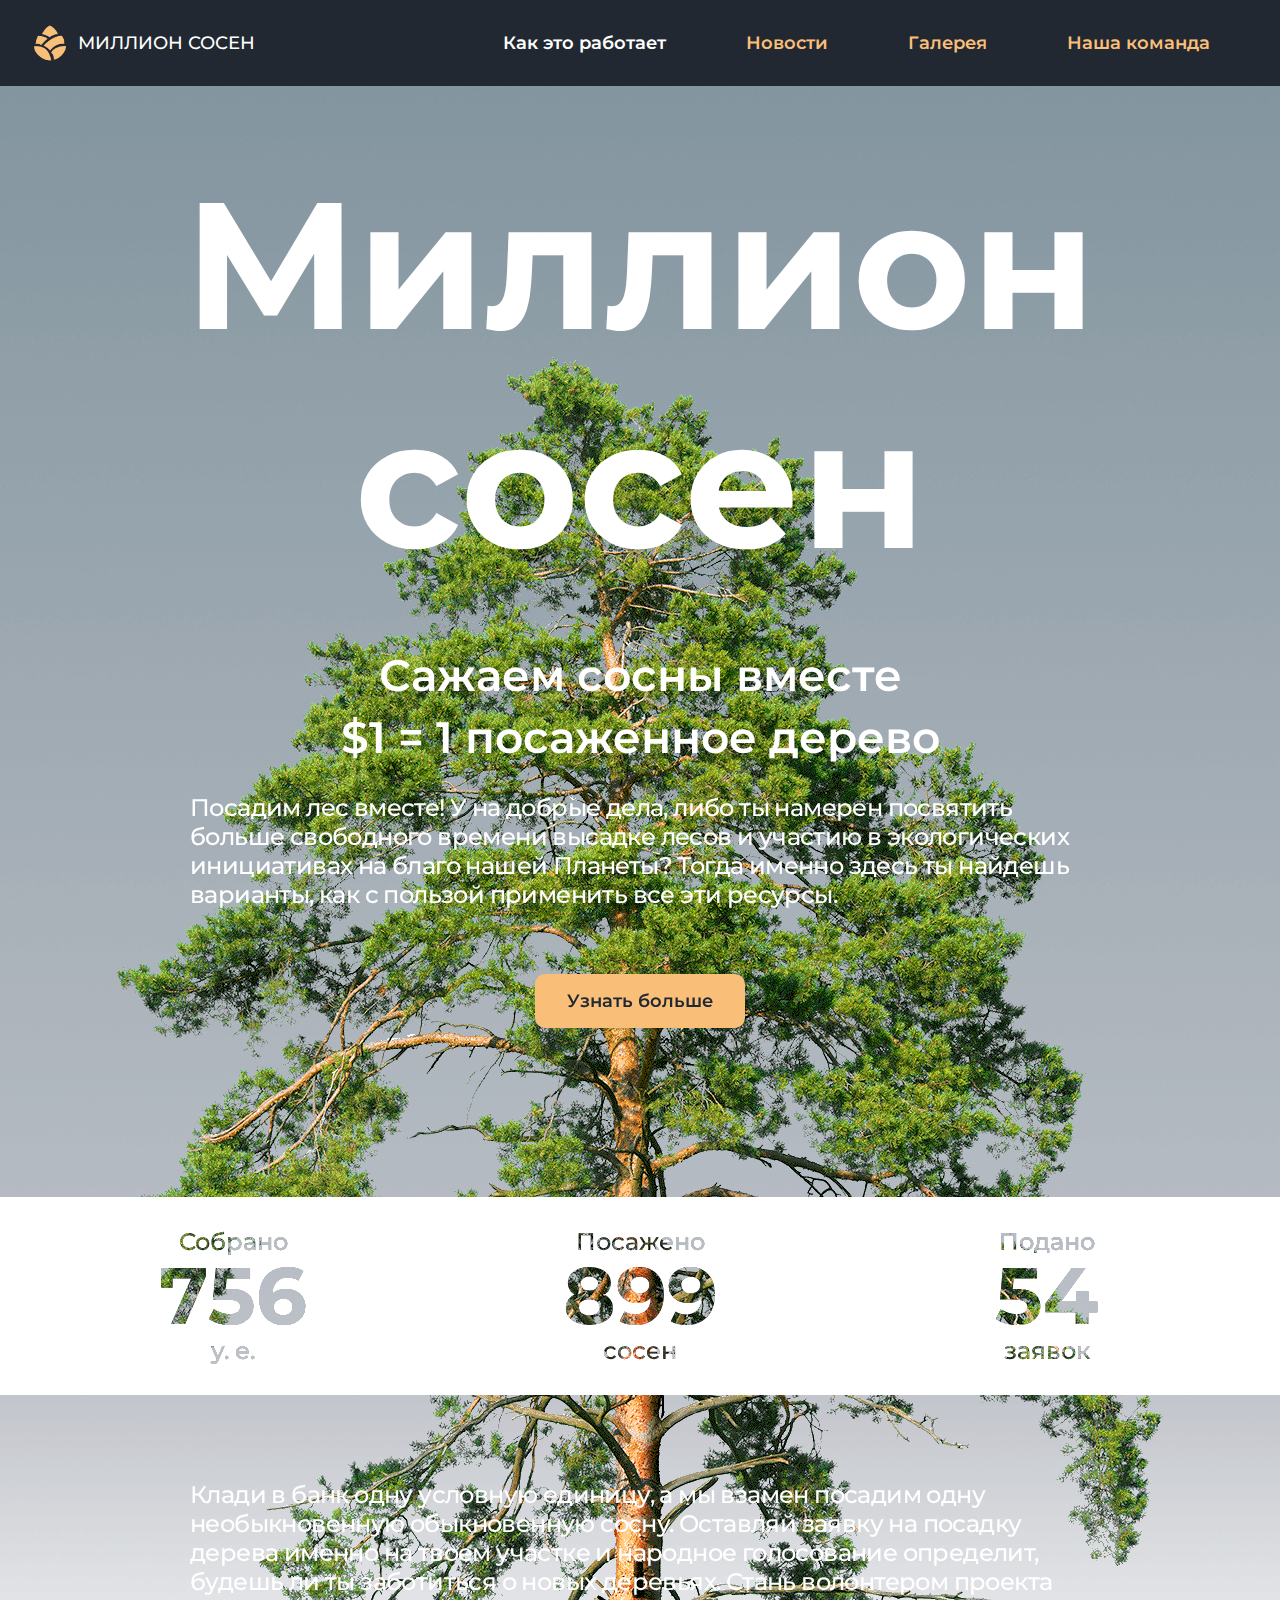
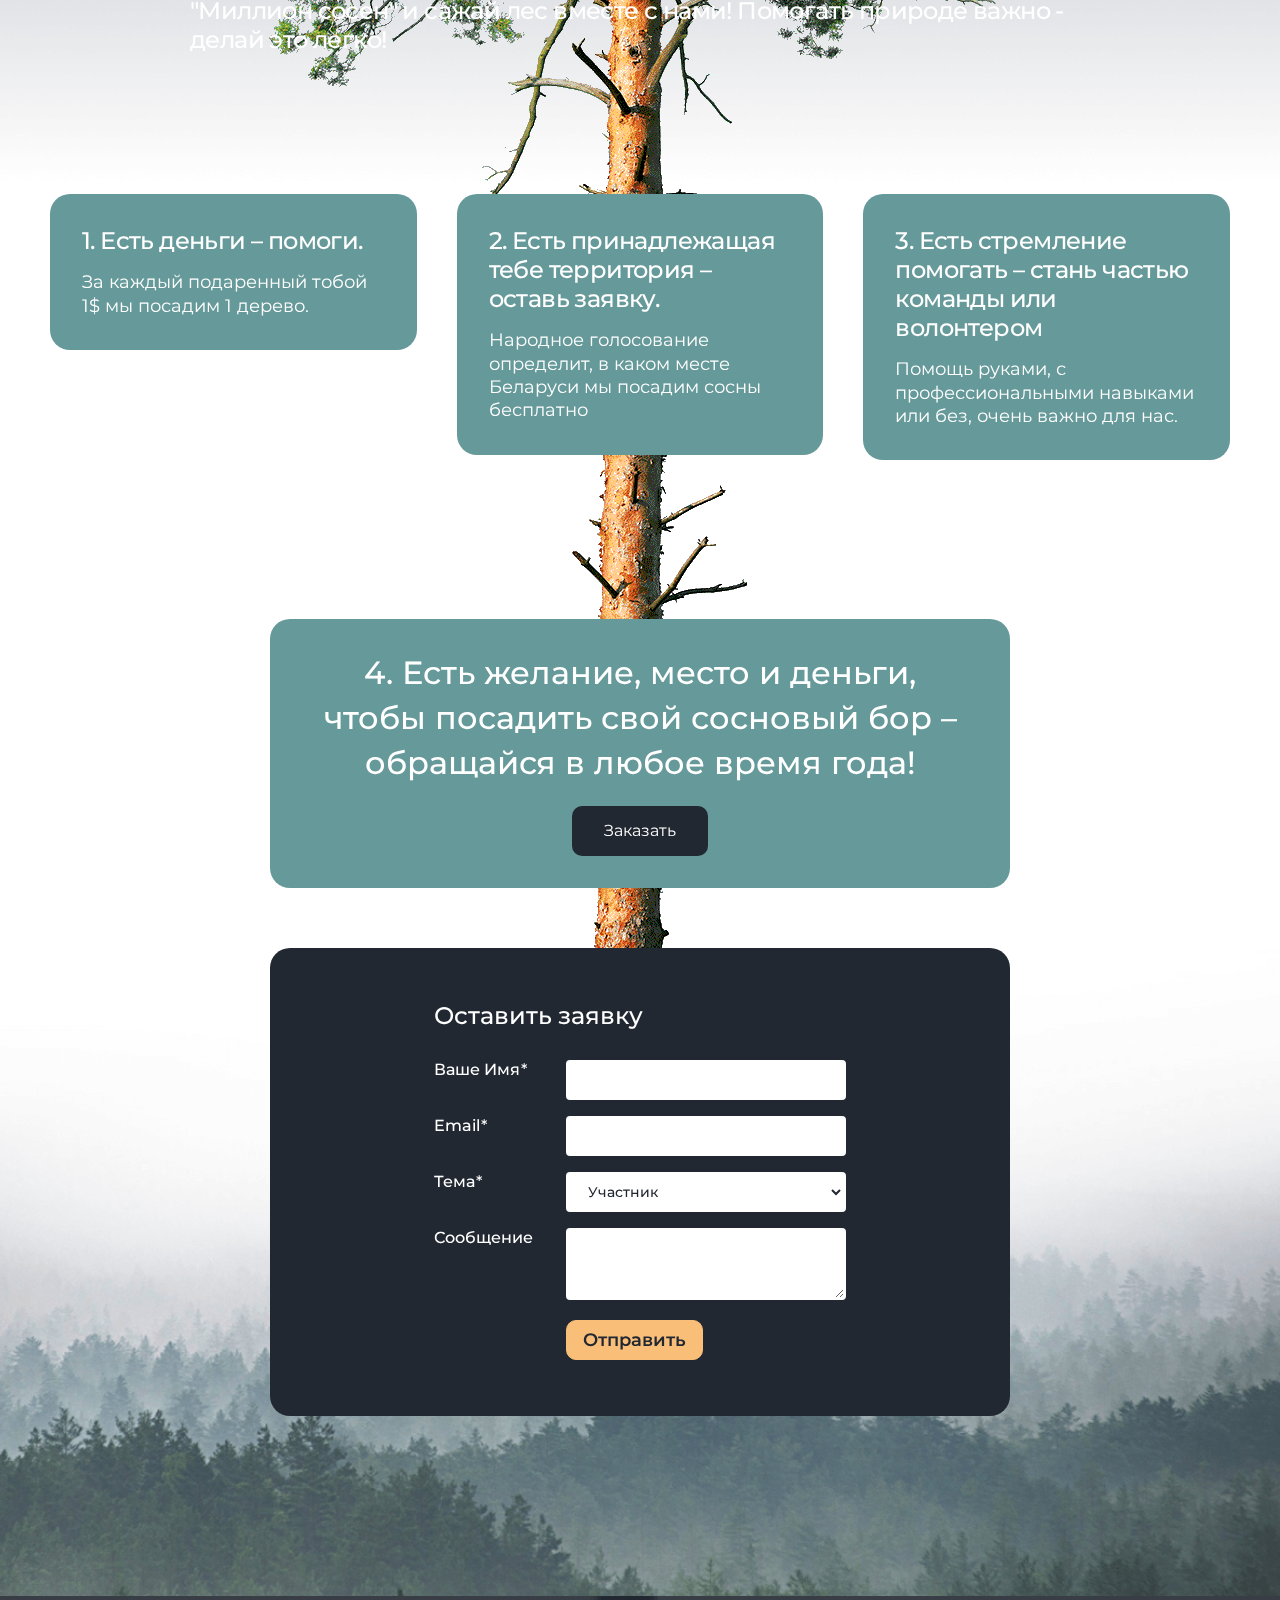
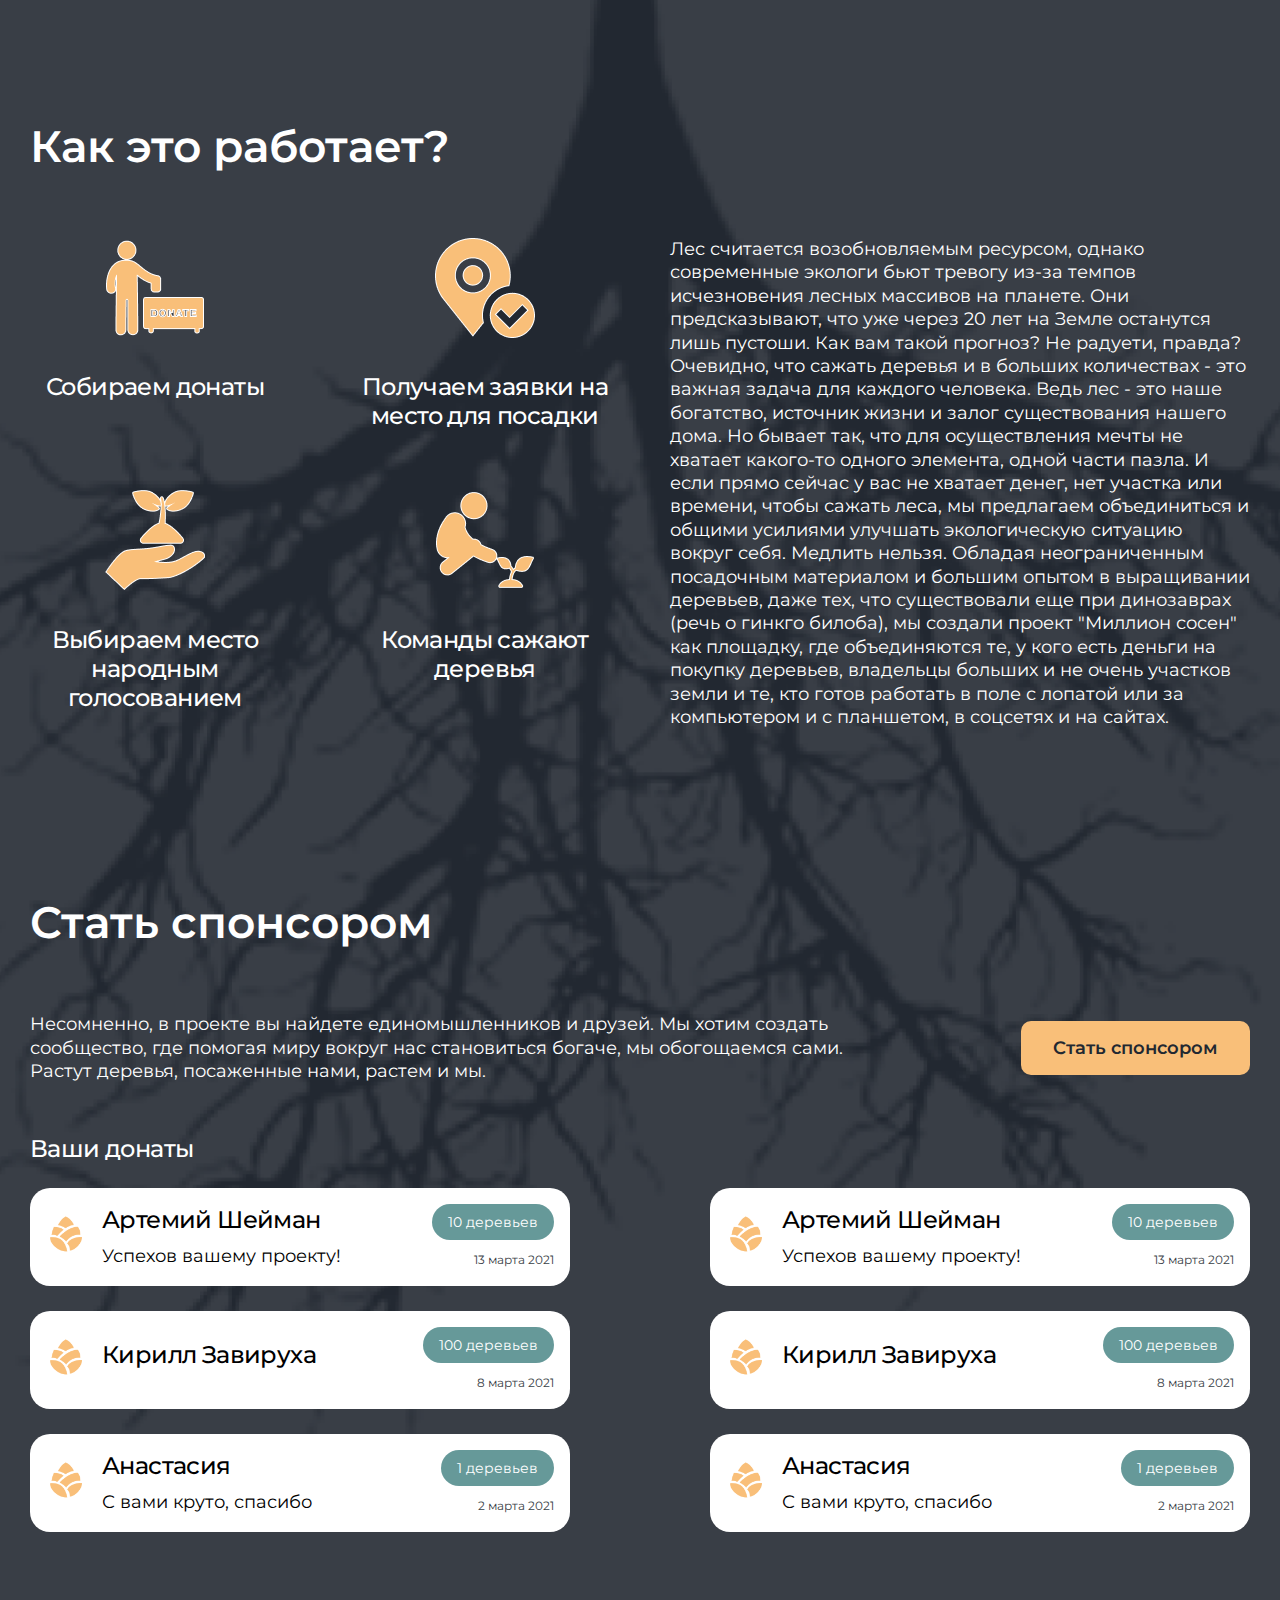
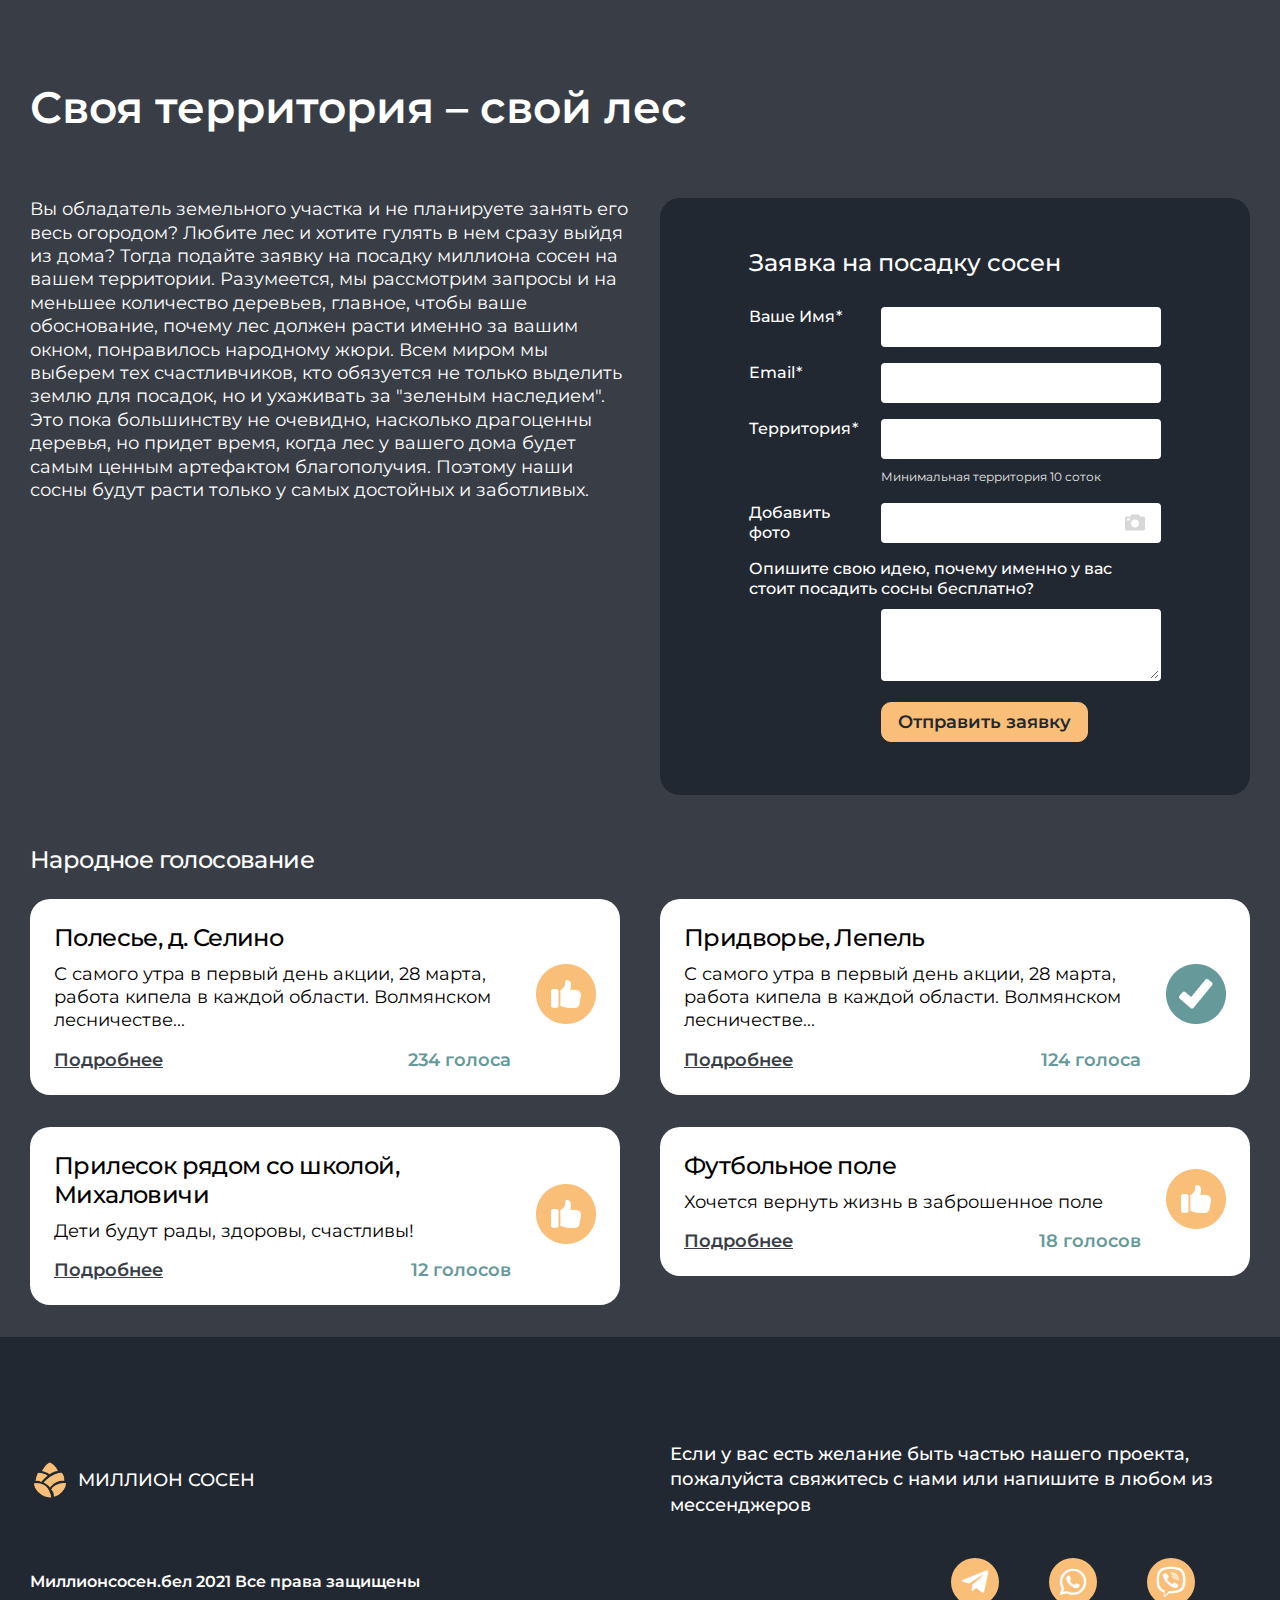
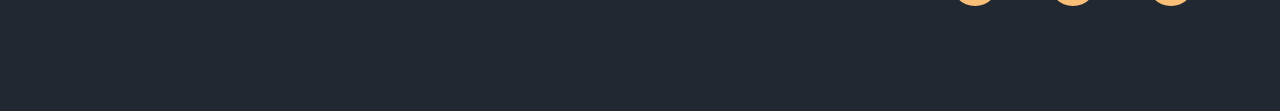
==== commit d02080e3: "Global Changes" ====
--- a/index.html
+++ b/index.html
@@ -305,19 +305,19 @@
 				</div>
 				<div class="section-content">
 					<div class="cards-content">
-						<div class="card">
+						<div class="info-card">
 							<img src="img/how-it-works/1.png" alt="image 1">
 							<p>Собираем донаты</p>
 						</div>
-						<div class="card">
+						<div class="info-card">
 							<img src="img/how-it-works/2.png" alt="image 1">
 							<p>Получаем заявки на место для посадки</p>
 						</div>
-						<div class="card">
+						<div class="info-card">
 							<img src="img/how-it-works/3.png" alt="image 1">
 							<p>Выбираем место народным голосованием</p>
 						</div>
-						<div class="card">
+						<div class="info-card">
 							<img src="img/how-it-works/4.png" alt="image 1">
 							<p>Команды сажают деревья</p>
 						</div>
@@ -375,19 +375,19 @@
 					</div>
 				</div>
 
-				<div class="sponsor-donations">
-					<div class="donations-title-parent">
-						<h4 class="donations-title">Ваши донаты</h4>
-					</div>
-					<div class="donations-content">
-
-						<div class="donations-card">
+				<div class="mini-section-parent">
+					<div class="mini-section-title-parent">
+						<h4 class="mini-section-title">Ваши донаты</h4>
+					</div>
+					<div class="mini-section-content">
+
+						<div class="card donations-card">
 							<div class="donations-image">
 								<img src="img/logo.png" alt="Logotype">
 							</div>
 							<div class="donations-info">
-								<p class="donations-name">Артемий Шейман</p>
-								<p class="donations-review">Успехов вашему проекту!</p>
+								<p class="donations-name card-title">Артемий Шейман</p>
+								<p class="donations-review card-text">Успехов вашему проекту!</p>
 							</div>
 							<div class="donations-result">
 								<span class="donations-tree-amount">10 деревьев</span>
@@ -395,13 +395,13 @@
 							</div>
 						</div>
 
-						<div class="donations-card">
+						<div class="card donations-card">
 							<div class="donations-image">
 								<img src="img/logo.png" alt="Logotype">
 							</div>
 							<div class="donations-info">
-								<p class="donations-name">Артемий Шейман</p>
-								<p class="donations-review">Успехов вашему проекту!</p>
+								<p class="donations-name card-title">Артемий Шейман</p>
+								<p class="donations-review card-text">Успехов вашему проекту!</p>
 							</div>
 							<div class="donations-result">
 								<span class="donations-tree-amount">10 деревьев</span>
@@ -409,13 +409,13 @@
 							</div>
 						</div>
 
-						<div class="donations-card">
+						<div class="card donations-card">
 							<div class="donations-image">
 								<img src="img/logo.png" alt="Logotype">
 							</div>
 							<div class="donations-info">
-								<p class="donations-name">Кирилл Завируха</p>
-								<p class="donations-review"></p>
+								<p class="donations-name card-title">Кирилл Завируха</p>
+								<p class="donations-review card-text"></p>
 							</div>
 							<div class="donations-result">
 								<span class="donations-tree-amount">100 деревьев</span>
@@ -423,13 +423,13 @@
 							</div>
 						</div>
 
-						<div class="donations-card">
+						<div class="card donations-card">
 							<div class="donations-image">
 								<img src="img/logo.png" alt="Logotype">
 							</div>
 							<div class="donations-info">
-								<p class="donations-name">Кирилл Завируха</p>
-								<p class="donations-review"></p>
+								<p class="donations-name card-title">Кирилл Завируха</p>
+								<p class="donations-review card-text"></p>
 							</div>
 							<div class="donations-result">
 								<span class="donations-tree-amount">100 деревьев</span>
@@ -437,13 +437,13 @@
 							</div>
 						</div>
 
-						<div class="donations-card">
+						<div class="card donations-card">
 							<div class="donations-image">
 								<img src="img/logo.png" alt="Logotype">
 							</div>
 							<div class="donations-info">
-								<p class="donations-name">Анастасия</p>
-								<p class="donations-review">С вами круто, спасибо</p>
+								<p class="donations-name card-title">Анастасия</p>
+								<p class="donations-review card-text">С вами круто, спасибо</p>
 							</div>
 							<div class="donations-result">
 								<span class="donations-tree-amount">1 деревьев</span>
@@ -451,13 +451,13 @@
 							</div>
 						</div>
 
-						<div class="donations-card">
+						<div class="card donations-card">
 							<div class="donations-image">
 								<img src="img/logo.png" alt="Logotype">
 							</div>
 							<div class="donations-info">
-								<p class="donations-name">Анастасия</p>
-								<p class="donations-review">С вами круто, спасибо</p>
+								<p class="donations-name card-title">Анастасия</p>
+								<p class="donations-review card-text">С вами круто, спасибо</p>
 							</div>
 							<div class="donations-result">
 								<span class="donations-tree-amount">1 деревьев</span>
@@ -568,13 +568,14 @@
 										
 										<div class="form-info">
 											<input id="photo-input" name="photo" type="text" class="form-input">
-										</div>
-									</div>
-
-									<div class="form-item">
+											<img class="input-span-img" src="img/camera.png" alt="Photo">
+										</div>
+									</div>
+
+									<div class="form-item column-form-item">
 
 										<div class="form-label-parent">
-											<label for="form-message" class="form-label">Сообщение</label>
+											<label for="form-message" class="form-label">Опишите свою идею, почему именно у вас стоит посадить сосны бесплатно?</label>
 										</div>
 										
 										<div class="form-info">
@@ -583,7 +584,9 @@
 									</div>
 
 									<div class="form-btn-parent">
-										<button name="contact-form-btn" type="submit" class="main-btn form-btn">Отправить</button>
+										<button name="contact-form-btn" type="submit" class="main-btn form-btn">
+											Отправить заявку
+										</button>
 									</div>
 
 								</form>
@@ -593,6 +596,107 @@
 
 					</div>
 
+				</div>
+
+
+				<div class="mini-section-parent">
+					<div class="mini-section-title-parent">
+						<h4 class="mini-section-title">Народное голосование</h4>
+					</div>
+					<div class="mini-section-content">
+
+						<div class="card vote-card">
+							<div class="vote-card-content">
+								<div class="votes-card-left">
+									<h4 class="card-title vote-card-title">Полесье, д. Селино</h4>
+									<p class="card-text">
+										С самого утра в первый день акции, 28 марта, 
+										работа кипела в каждой области. 
+										Волмянском лесничестве... 
+									</p>
+									<div class="vote-card-footer">
+										<a href="#" class="vote-card-footer-link more-link">
+											Подробнее
+										</a>
+										<p class="votes-info"><span class="votes-amount">234</span> голоса</p>
+									</div>
+								</div>
+								<div class="votes-card-right">
+									<img class="votes-img" src="img/votes/class.png" alt="Super">
+								</div>
+							</div>
+							
+						</div>
+
+						<div class="card vote-card">
+							<div class="vote-card-content">
+								<div class="votes-card-left">
+									<h4 class="card-title vote-card-title">Придворье, Лепель</h4>
+									<p class="card-text">
+										С самого утра в первый день акции, 28 марта, 
+										работа кипела в каждой области. 
+										Волмянском лесничестве... 
+									</p>
+									<div class="vote-card-footer">
+										<a href="#" class="vote-card-footer-link more-link">
+											Подробнее
+										</a>
+										<p class="votes-info"><span class="votes-amount">124</span> голоса</p>
+									</div>
+								</div>
+								<div class="votes-card-right">
+									<img class="votes-img" src="img/votes/complete.png" alt="Super">
+								</div>
+							</div>
+							
+						</div>
+
+
+						<div class="card vote-card">
+							<div class="vote-card-content">
+								<div class="votes-card-left">
+									<h4 class="card-title vote-card-title">Прилесок рядом со школой, Михаловичи</h4>
+									<p class="card-text">
+										Дети будут рады, здоровы, счастливы! 
+									</p>
+									<div class="vote-card-footer">
+										<a href="#" class="vote-card-footer-link more-link">
+											Подробнее
+										</a>
+										<p class="votes-info"><span class="votes-amount">12</span> голосов</p>
+									</div>
+								</div>
+								<div class="votes-card-right">
+									<img class="votes-img" src="img/votes/class.png" alt="Super">
+								</div>
+							</div>
+							
+						</div>
+
+
+						<div class="card vote-card">
+							<div class="vote-card-content">
+								<div class="votes-card-left">
+									<h4 class="card-title vote-card-title">Футбольное поле</h4>
+									<p class="card-text">
+										Хочется вернуть жизнь в заброшенное поле
+									</p>
+									<div class="vote-card-footer">
+										<a href="#" class="vote-card-footer-link more-link">
+											Подробнее
+										</a>
+										<p class="votes-info"><span class="votes-amount">18</span> голосов</p>
+									</div>
+								</div>
+								<div class="votes-card-right">
+									<img class="votes-img" src="img/votes/class.png" alt="Super">
+								</div>
+							</div>
+							
+						</div>
+
+
+					</div>
 				</div>
 
 			</div>
--- a/css/main.css
+++ b/css/main.css
@@ -1,3 +1,5 @@
+@import 'section.css';
+
 @import 'header.css';
 @import 'banner.css';
 @import 'info-block.css';
@@ -8,6 +10,8 @@
 @import 'how-it-works.css';
 @import 'sponsor.css';
 @import 'own-territory.css';
+@import 'votes.css';
+
 
 * {
 	font-family: 'Montserrat', sans-serif;
@@ -71,7 +75,7 @@
 	flex-direction: column;
 	justify-content: flex-end;
 	background: url('../img/dark-bg.png');
-	background-position: center;
+	background-position: top center;
 	background-size: cover;
 }
 
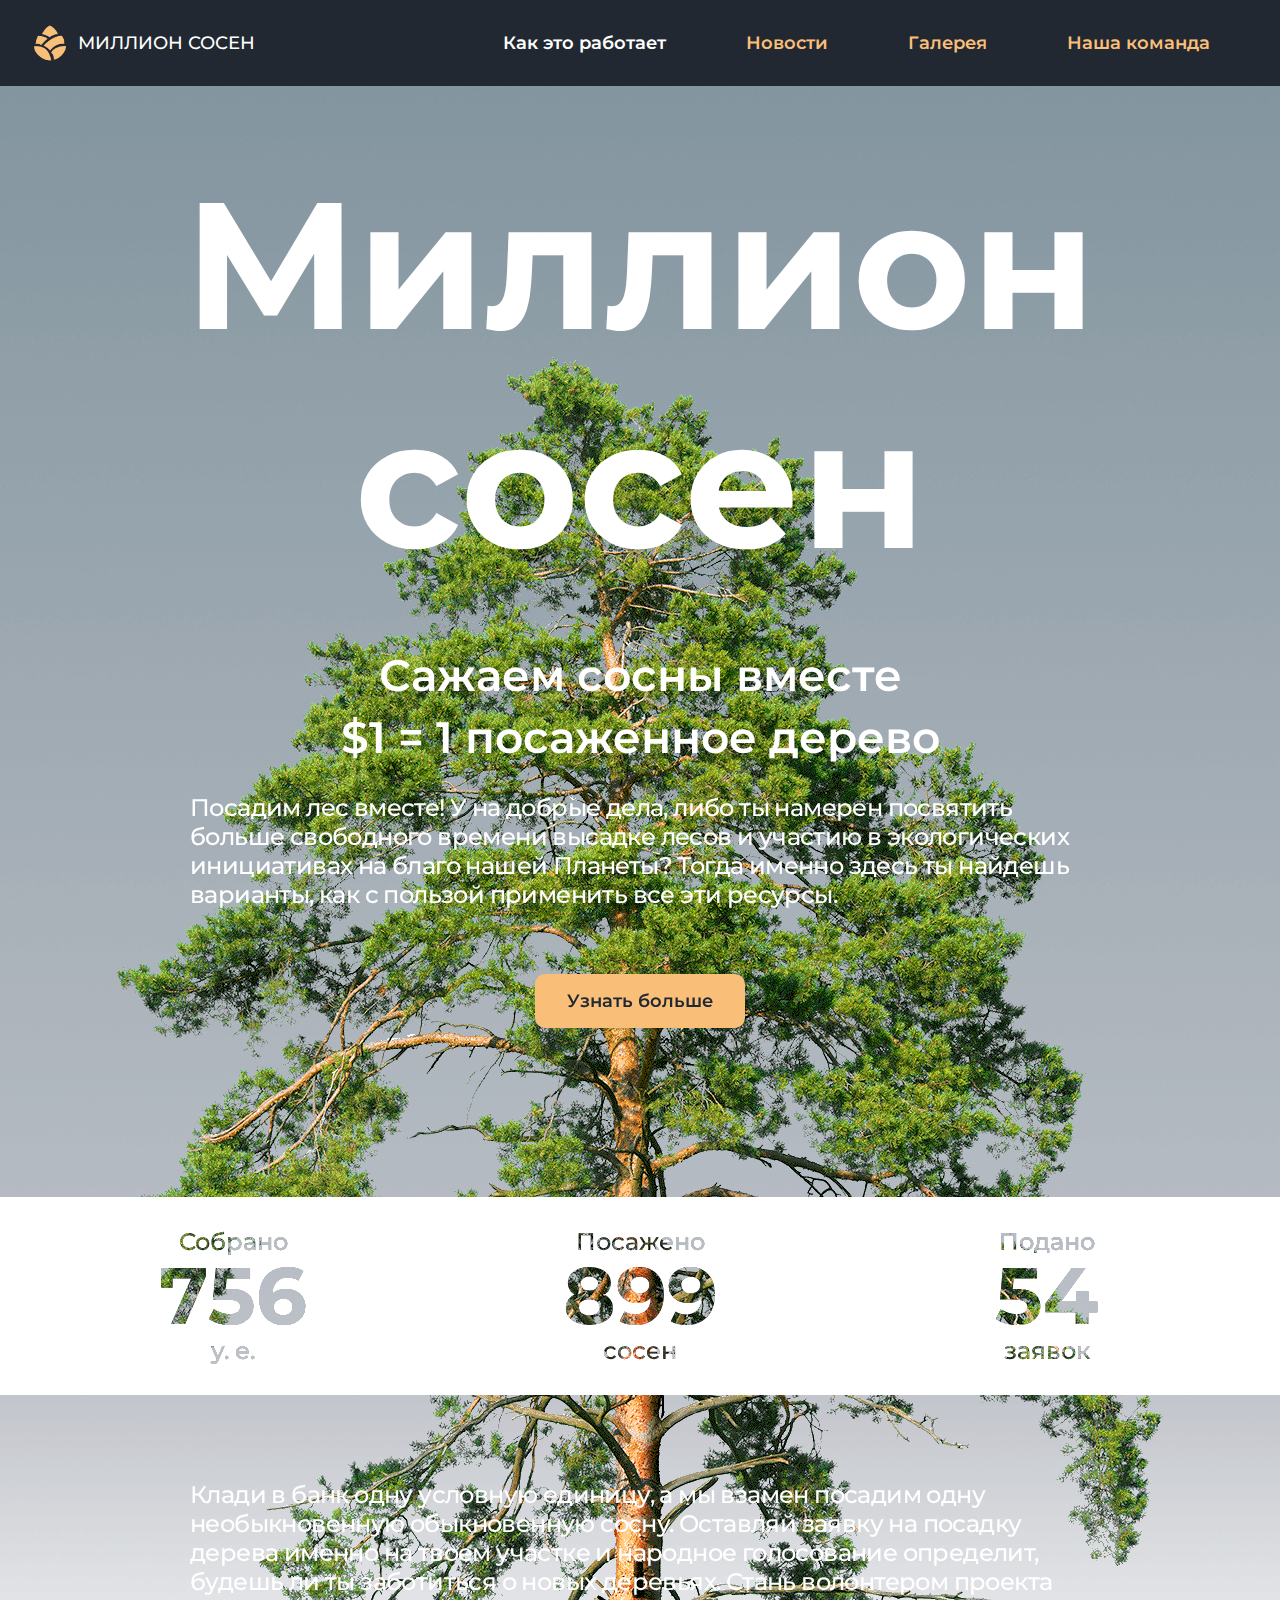
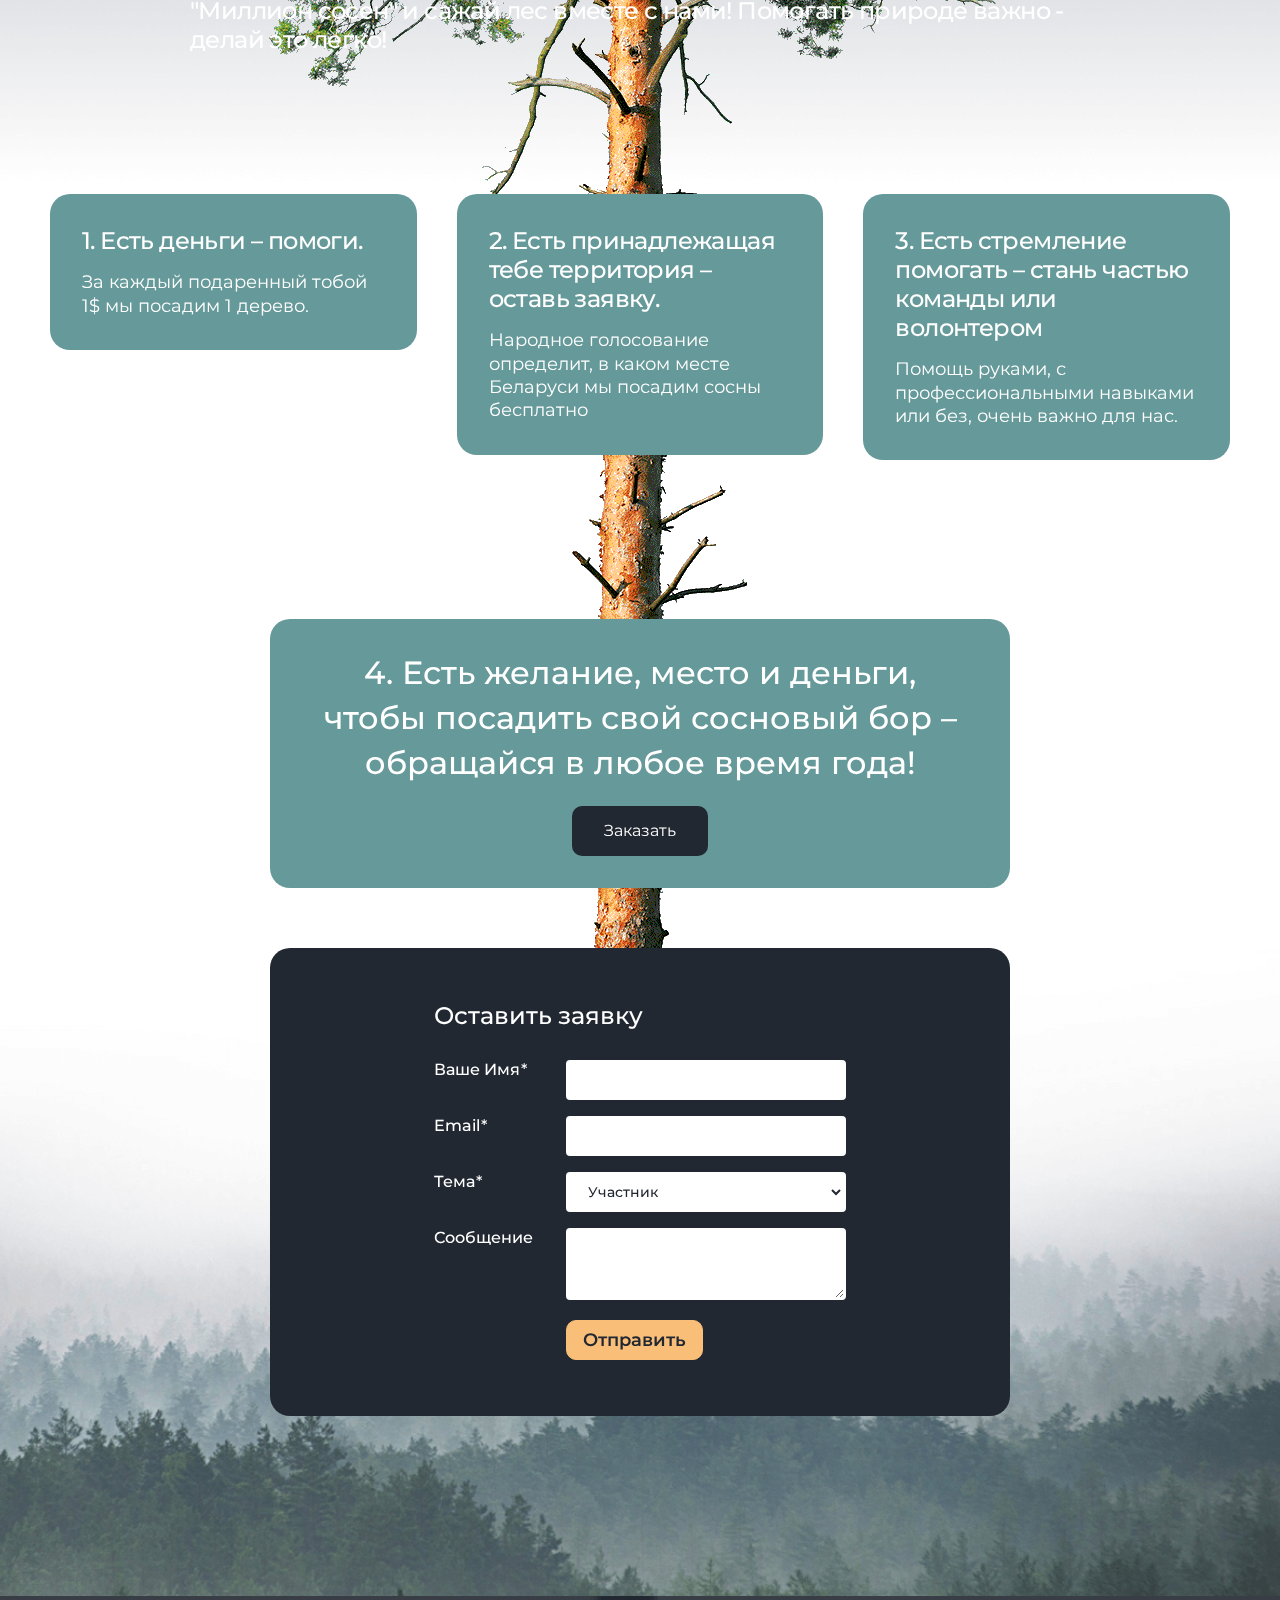
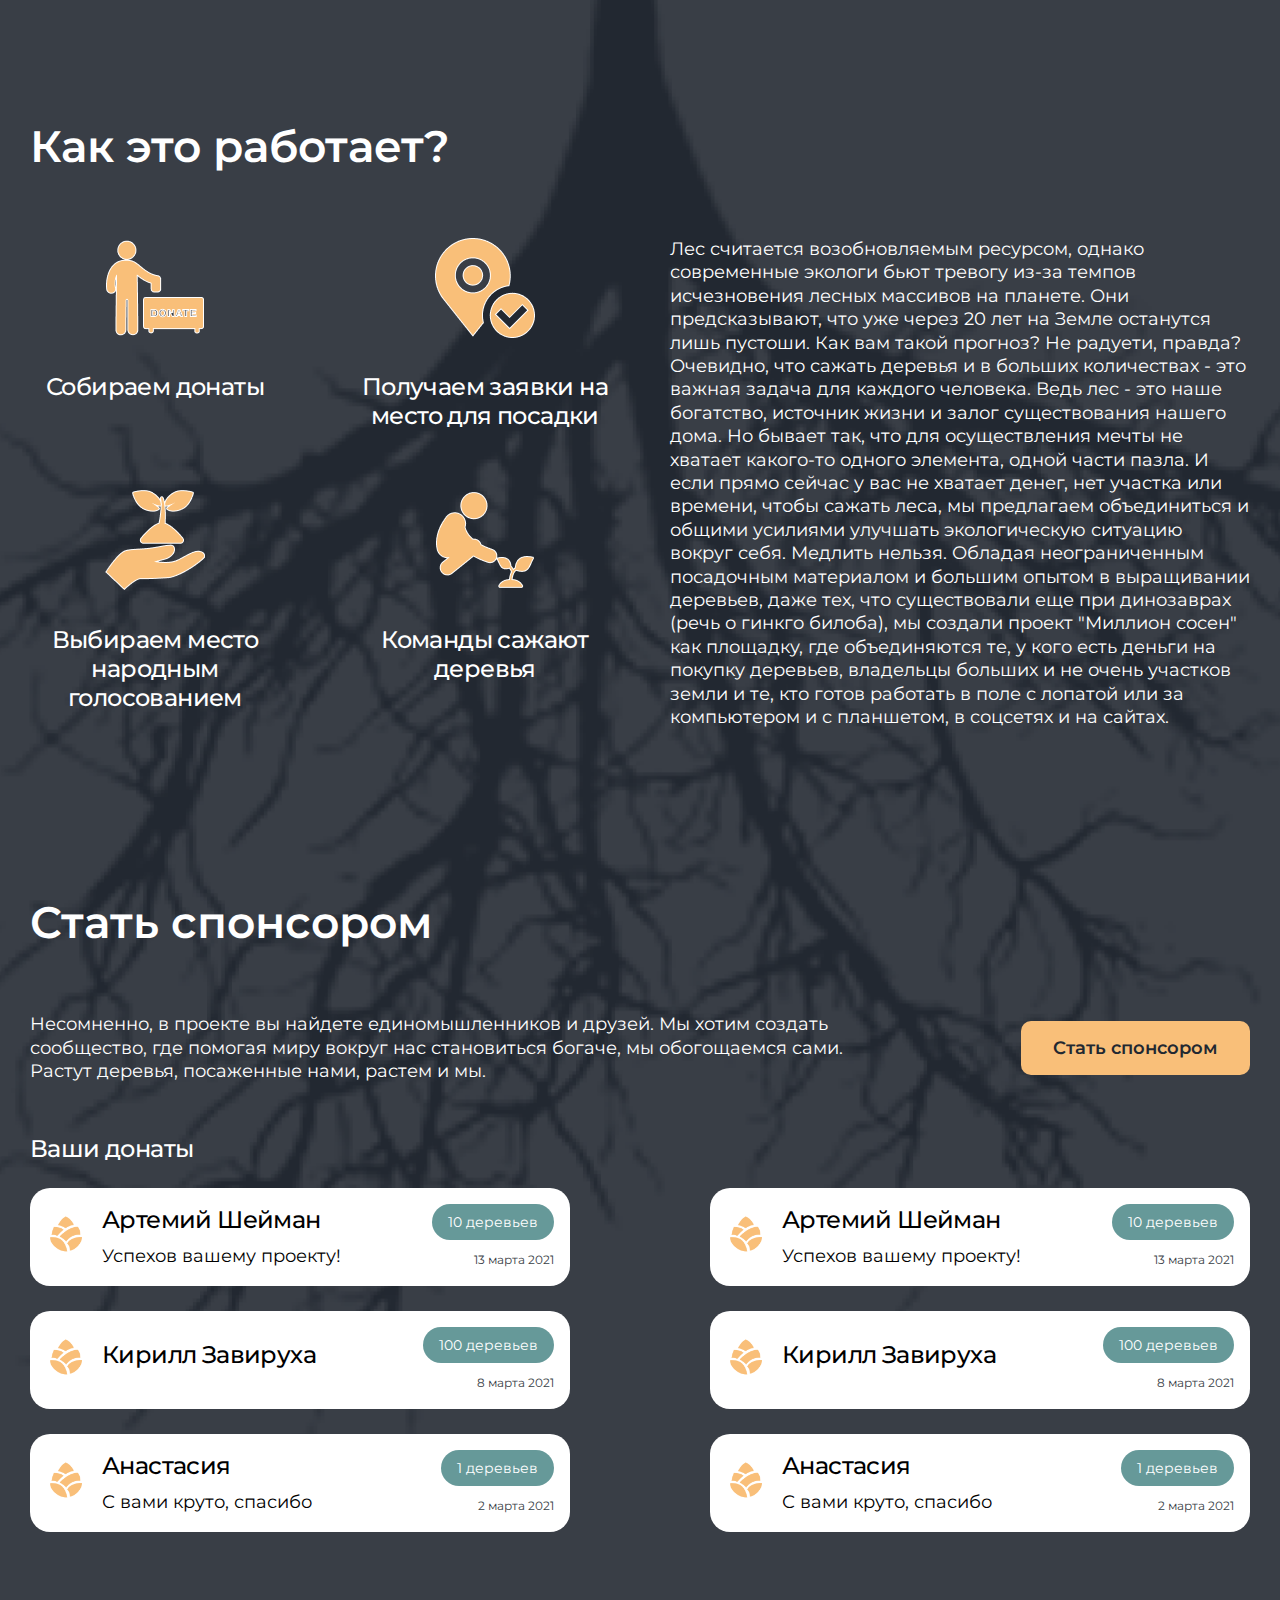
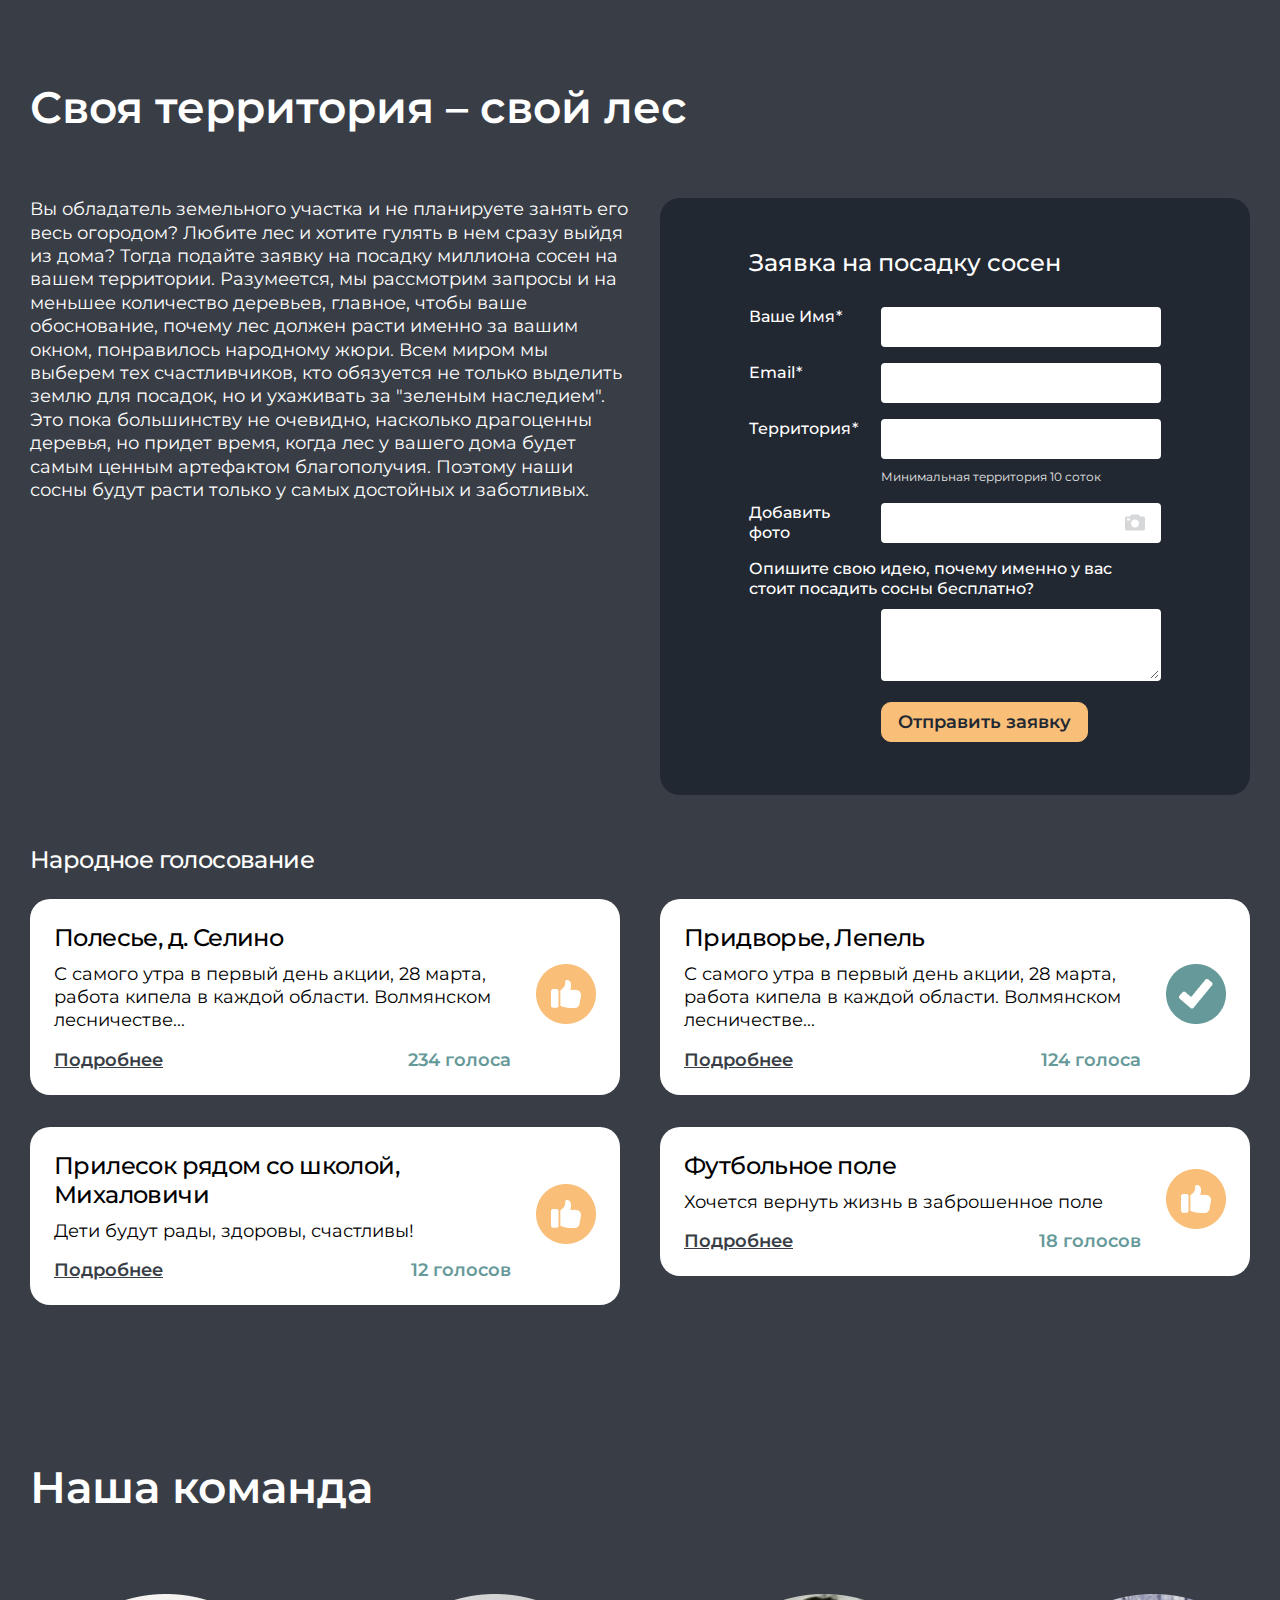
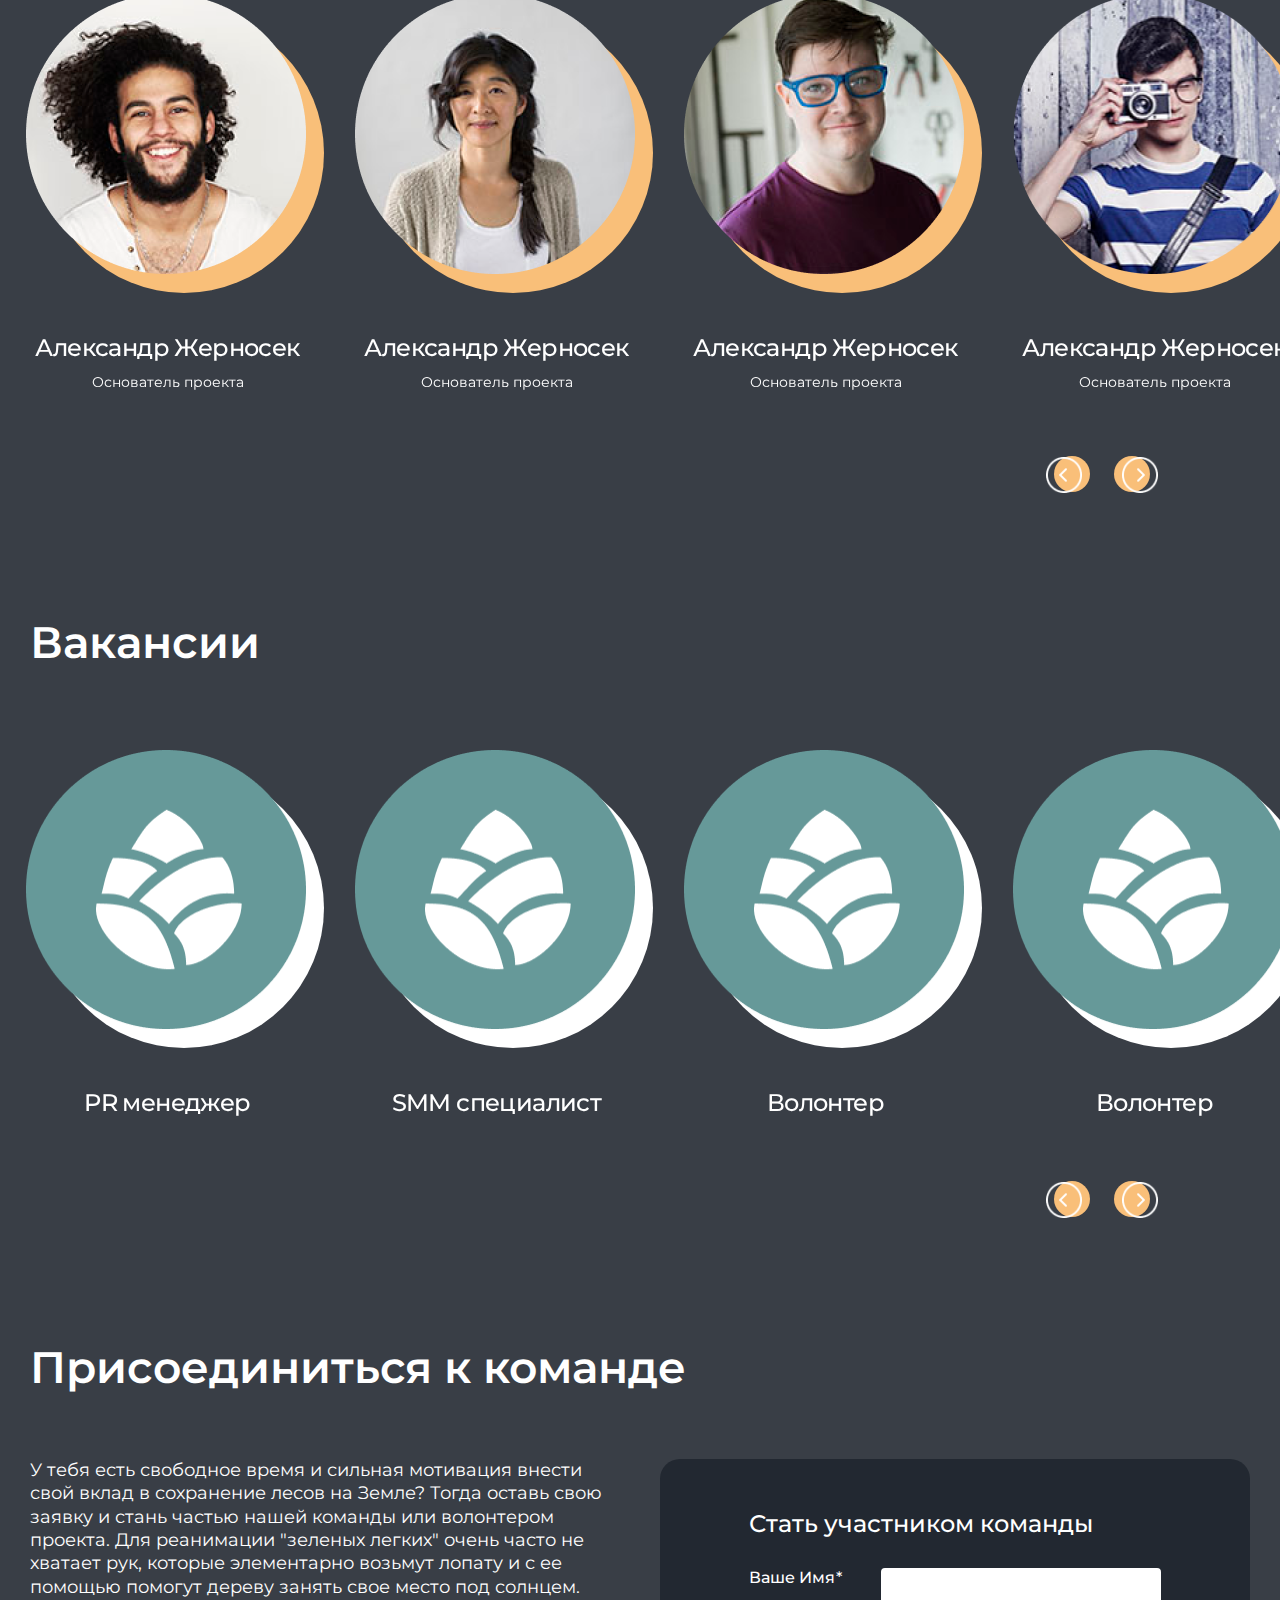
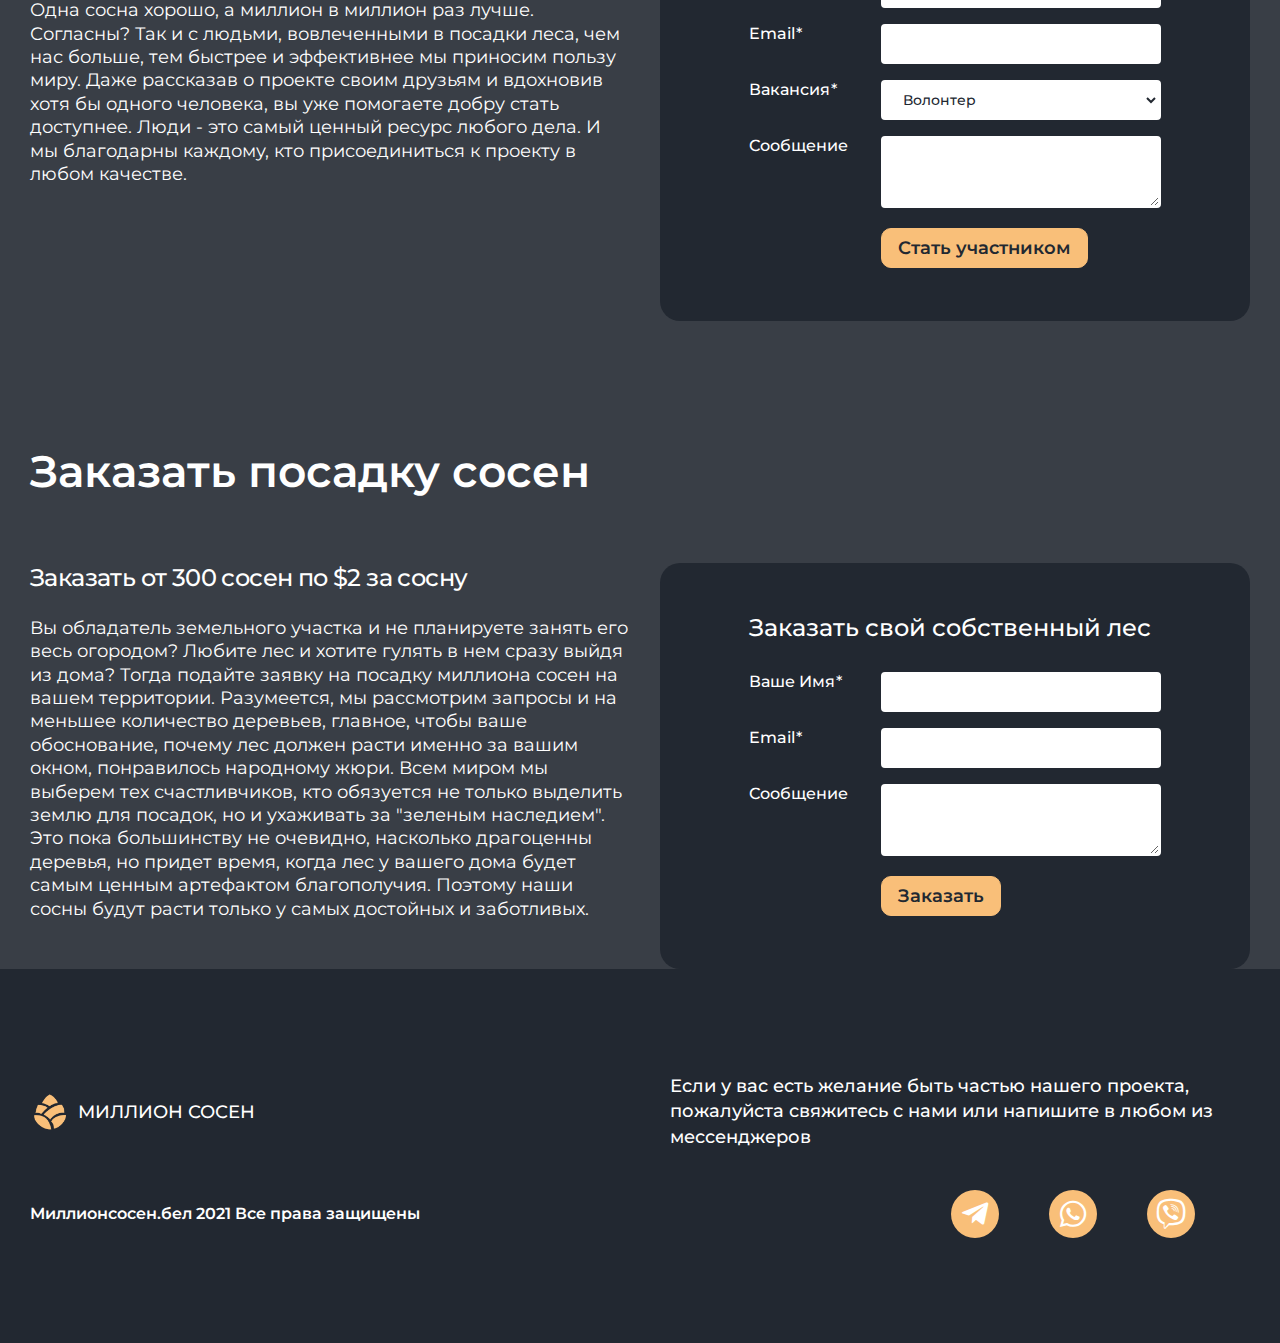
==== commit d45db9a3: "Slider" ====
--- a/index.html
+++ b/index.html
@@ -702,6 +702,337 @@
 			</div>
 		</section>
 
+		<section id="team" class="simple-section team">
+			<div class="wrapper">
+
+				<div class="section-title-parent">
+					<h2 class="section-title">Наша команда</h2>
+				</div>
+
+			</div>
+
+			<div class="slider team-slider">
+
+				<div class="slider-item">
+					<div class="slider-top">
+						<img class="slider-image" src="img/team/1.png" alt="Teamate 1">
+						<span class="slider-img-bg"></span>
+					</div>
+					<div class="slider-bottom">
+						<h4 class="slider-title">Александр Жерносек</h4>
+						<p class="slider-text">Основатель проекта</p>
+					</div>
+				</div>
+
+				<div class="slider-item">
+					<div class="slider-top">
+						<img class="slider-image" src="img/team/2.png" alt="Teamate 1">
+						<span class="slider-img-bg"></span>
+					</div>
+					<div class="slider-bottom">
+						<h4 class="slider-title">Александр Жерносек</h4>
+						<p class="slider-text">Основатель проекта</p>
+					</div>
+				</div>
+
+				<div class="slider-item">
+					<div class="slider-top">
+						<img class="slider-image" src="img/team/3.png" alt="Teamate 1">
+						<span class="slider-img-bg"></span>
+					</div>
+					<div class="slider-bottom">
+						<h4 class="slider-title">Александр Жерносек</h4>
+						<p class="slider-text">Основатель проекта</p>
+					</div>
+				</div>
+
+				<div class="slider-item">
+					<div class="slider-top">
+						<img class="slider-image" src="img/team/4.png" alt="Teamate 1">
+						<span class="slider-img-bg"></span>
+					</div>
+					<div class="slider-bottom">
+						<h4 class="slider-title">Александр Жерносек</h4>
+						<p class="slider-text">Основатель проекта</p>
+					</div>
+				</div>
+
+			</div>
+		</section>
+
+		<section id="vacancies" class="simple-section vacancies">
+			<div class="wrapper">
+
+				<div class="section-title-parent">
+					<h2 class="section-title">Вакансии</h2>
+				</div>
+
+			</div>
+
+			<div class="slider vacancies-slider">
+
+				<div class="slider-item">
+					<div class="slider-top">
+						<img class="slider-image" src="img/vacancies/slider-img.png" alt="Teamate 1">
+						<span class="slider-img-bg"></span>
+					</div>
+					<div class="slider-bottom">
+						<h4 class="slider-title">PR менеджер</h4>
+					</div>
+				</div>
+
+				<div class="slider-item">
+					<div class="slider-top">
+						<img class="slider-image" src="img/vacancies/slider-img.png" alt="Teamate 1">
+						<span class="slider-img-bg"></span>
+					</div>
+					<div class="slider-bottom">
+						<h4 class="slider-title">SMM специалист</h4>
+					</div>
+				</div>
+
+				<div class="slider-item">
+					<div class="slider-top">
+						<img class="slider-image" src="img/vacancies/slider-img.png" alt="Teamate 1">
+						<span class="slider-img-bg"></span>
+					</div>
+					<div class="slider-bottom">
+						<h4 class="slider-title">Волонтер</h4>
+					</div>
+				</div>
+
+				<div class="slider-item">
+					<div class="slider-top">
+						<img class="slider-image" src="img/vacancies/slider-img.png" alt="Teamate 1">
+						<span class="slider-img-bg"></span>
+					</div>
+					<div class="slider-bottom">
+						<h4 class="slider-title">Волонтер</h4>
+					</div>
+				</div>
+
+			</div>
+		</section>
+
+		<section id="join-team" class="simple-section join-team">
+			
+			<div class="wrapper">
+				<div class="section-title-parent">
+					<h2 class="section-title">Присоединиться к команде</h2>
+				</div>
+
+				<div class="section-content">
+
+					<div class="text-content">
+						<p class="text">
+							У тебя есть свободное время и сильная 
+							мотивация внести свой вклад в сохранение лесов на Земле? 
+							Тогда оставь свою заявку и стань частью нашей команды или волонтером проекта. 
+							Для реанимации "зеленых легких" очень часто не хватает рук, которые элементарно 
+							возьмут лопату и с ее помощью помогут дереву занять свое место под солнцем. 
+							Одна сосна хорошо, а миллион в миллион раз лучше. Согласны? Так и с людьми, 
+							вовлеченными в посадки леса, чем нас больше, тем быстрее и эффективнее мы приносим пользу миру. 
+							Даже рассказав о проекте своим друзьям и вдохновив хотя бы одного человека, 
+							вы уже помогаете добру стать доступнее.  Люди - это самый ценный ресурс любого дела. 
+							И мы благодарны каждому, кто присоединиться к проекту в любом качестве.
+						</p>
+					</div>
+
+					<div class="section-form-parent">
+						
+						<div class="section-form">
+							<div class="form-block-form">
+						
+								<div class="form-title-parent">
+									<h4 class="form-title">Стать участником команды</h4>
+								</div>
+
+								<form action="" class="contact-form form" method="post">
+
+									<div class="form-item">
+
+										<div class="form-label-parent">
+											<label for="name-input" class="required-label form-label">Ваше Имя</label>
+										</div>
+
+										<div class="form-info">
+											<input id="name-input" name="name" type="text" class="form-input">
+											<div class="form-error">
+												<p class="form-error-text">
+													Пожалуйста заполните это поле
+												</p>
+											</div>
+										</div>
+									</div>
+
+									<div class="form-item">
+
+										<div class="form-label-parent">
+											<label for="email-input" class="required-label form-label">Email</label>
+										</div>
+										
+										<div class="form-info">
+											<input id="email-input" name="email" type="email" class="form-input">
+											<div class="form-error">
+												<p class="form-error-text">
+													Пожалуйста введите Вашу почту правильно
+												</p>
+											</div>
+										</div>
+									</div>
+
+									<div class="form-item">
+
+										<div class="form-label-parent">
+											<label for="theme-input" class="required-label form-label">Вакансия</label>
+										</div>
+										
+										<div class="form-info">
+											<select id="theme-input" name="theme" class="form-input form-select">
+		                                        <option value="Волонтер">Волонтер</option>
+		                                        <option value="PR менеджер">PR менеджер</option>
+		                                        <option value="SMM специалист">SMM специалист</option>
+											</select>
+											<div class="form-error">
+												<p class="form-error-text">
+													Пожалуйста выберите Вашу тему
+												</p>
+											</div>
+										</div>
+									</div>
+
+									<div class="form-item">
+
+										<div class="form-label-parent">
+											<label for="form-message" class="form-label">Сообщение</label>
+										</div>
+										
+										<div class="form-info">
+											<textarea name="message" id="form-message" class="form-input form-textarea"></textarea>
+										</div>
+									</div>
+
+									<div class="form-btn-parent">
+										<button name="contact-form-btn" type="submit" class="main-btn form-btn">
+											Стать участником
+										</button>
+									</div>
+
+								</form>
+
+							</div>
+						</div>
+
+					</div>
+
+				</div>
+			</div>
+		</section>
+
+		<section id="order-pines" class="simple-section order-pines">
+			
+			<div class="wrapper">
+				<div class="section-title-parent">
+					<h2 class="section-title">Заказать посадку сосен</h2>
+				</div>
+
+				<div class="section-content">
+
+					<div class="text-content">
+						<div class="mini-section-title-parent">
+							<h4 class="mini-section-title">Заказать от 300 сосен по $2 за сосну</h4>
+						</div>
+						<p class="text">
+							Вы обладатель земельного участка и не планируете 
+							занять его весь огородом? Любите лес и хотите 
+							гулять в нем сразу выйдя из дома? Тогда подайте 
+							заявку на посадку миллиона сосен на вашем 
+							территории. Разумеется, мы рассмотрим запросы 
+							и на меньшее количество деревьев, главное, чтобы 
+							ваше обоснование, почему лес должен расти именно 
+							за вашим окном,  понравилось народному жюри. 
+							Всем миром мы выберем тех счастливчиков, кто 
+							обязуется не только выделить землю для посадок, 
+							но и ухаживать за "зеленым наследием". Это пока 
+							большинству не очевидно, насколько драгоценны 
+							деревья, но придет время, когда лес у вашего дома 
+							будет самым ценным артефактом благополучия. 
+							Поэтому наши сосны будут расти только у самых 
+							достойных и заботливых.
+						</p>
+					</div>
+
+					<div class="section-form-parent">
+						
+						<div class="section-form">
+							<div class="form-block-form">
+						
+								<div class="form-title-parent">
+									<h4 class="form-title">Заказать свой собственный лес</h4>
+								</div>
+
+								<form action="" class="contact-form form" method="post">
+
+									<div class="form-item">
+
+										<div class="form-label-parent">
+											<label for="name-input" class="required-label form-label">Ваше Имя</label>
+										</div>
+
+										<div class="form-info">
+											<input id="name-input" name="name" type="text" class="form-input">
+											<div class="form-error">
+												<p class="form-error-text">
+													Пожалуйста заполните это поле
+												</p>
+											</div>
+										</div>
+									</div>
+
+									<div class="form-item">
+
+										<div class="form-label-parent">
+											<label for="email-input" class="required-label form-label">Email</label>
+										</div>
+										
+										<div class="form-info">
+											<input id="email-input" name="email" type="email" class="form-input">
+											<div class="form-error">
+												<p class="form-error-text">
+													Пожалуйста введите Вашу почту правильно
+												</p>
+											</div>
+										</div>
+									</div>
+								
+									<div class="form-item">
+
+										<div class="form-label-parent">
+											<label for="form-message" class="form-label">Сообщение</label>
+										</div>
+										
+										<div class="form-info">
+											<textarea name="message" id="form-message" class="form-input form-textarea"></textarea>
+										</div>
+									</div>
+
+									<div class="form-btn-parent">
+										<button name="contact-form-btn" type="submit" class="main-btn form-btn">
+											Заказать
+										</button>
+									</div>
+
+								</form>
+
+							</div>
+						</div>
+
+					</div>
+
+				</div>
+			</div>
+		</section>
+
 		<footer id="footer">
 
 			<div class="form-block-parent-2" id="form-sm">
@@ -844,7 +1175,17 @@
 
 
 <script src="https://code.jquery.com/jquery-3.5.1.min.js"></script>
+<script src="js/slick.min.js"></script>
 <script src="js/main.js"></script>
+
+<script>
+	$(document).ready(function() {
+		$('.slider').slick({
+			slidesToShow: 3.9,
+
+		});
+	})
+</script>
 
 </body>
 </html>--- a/css/main.css
+++ b/css/main.css
@@ -1,4 +1,5 @@
 @import 'section.css';
+@import 'slider.css';
 
 @import 'header.css';
 @import 'banner.css';
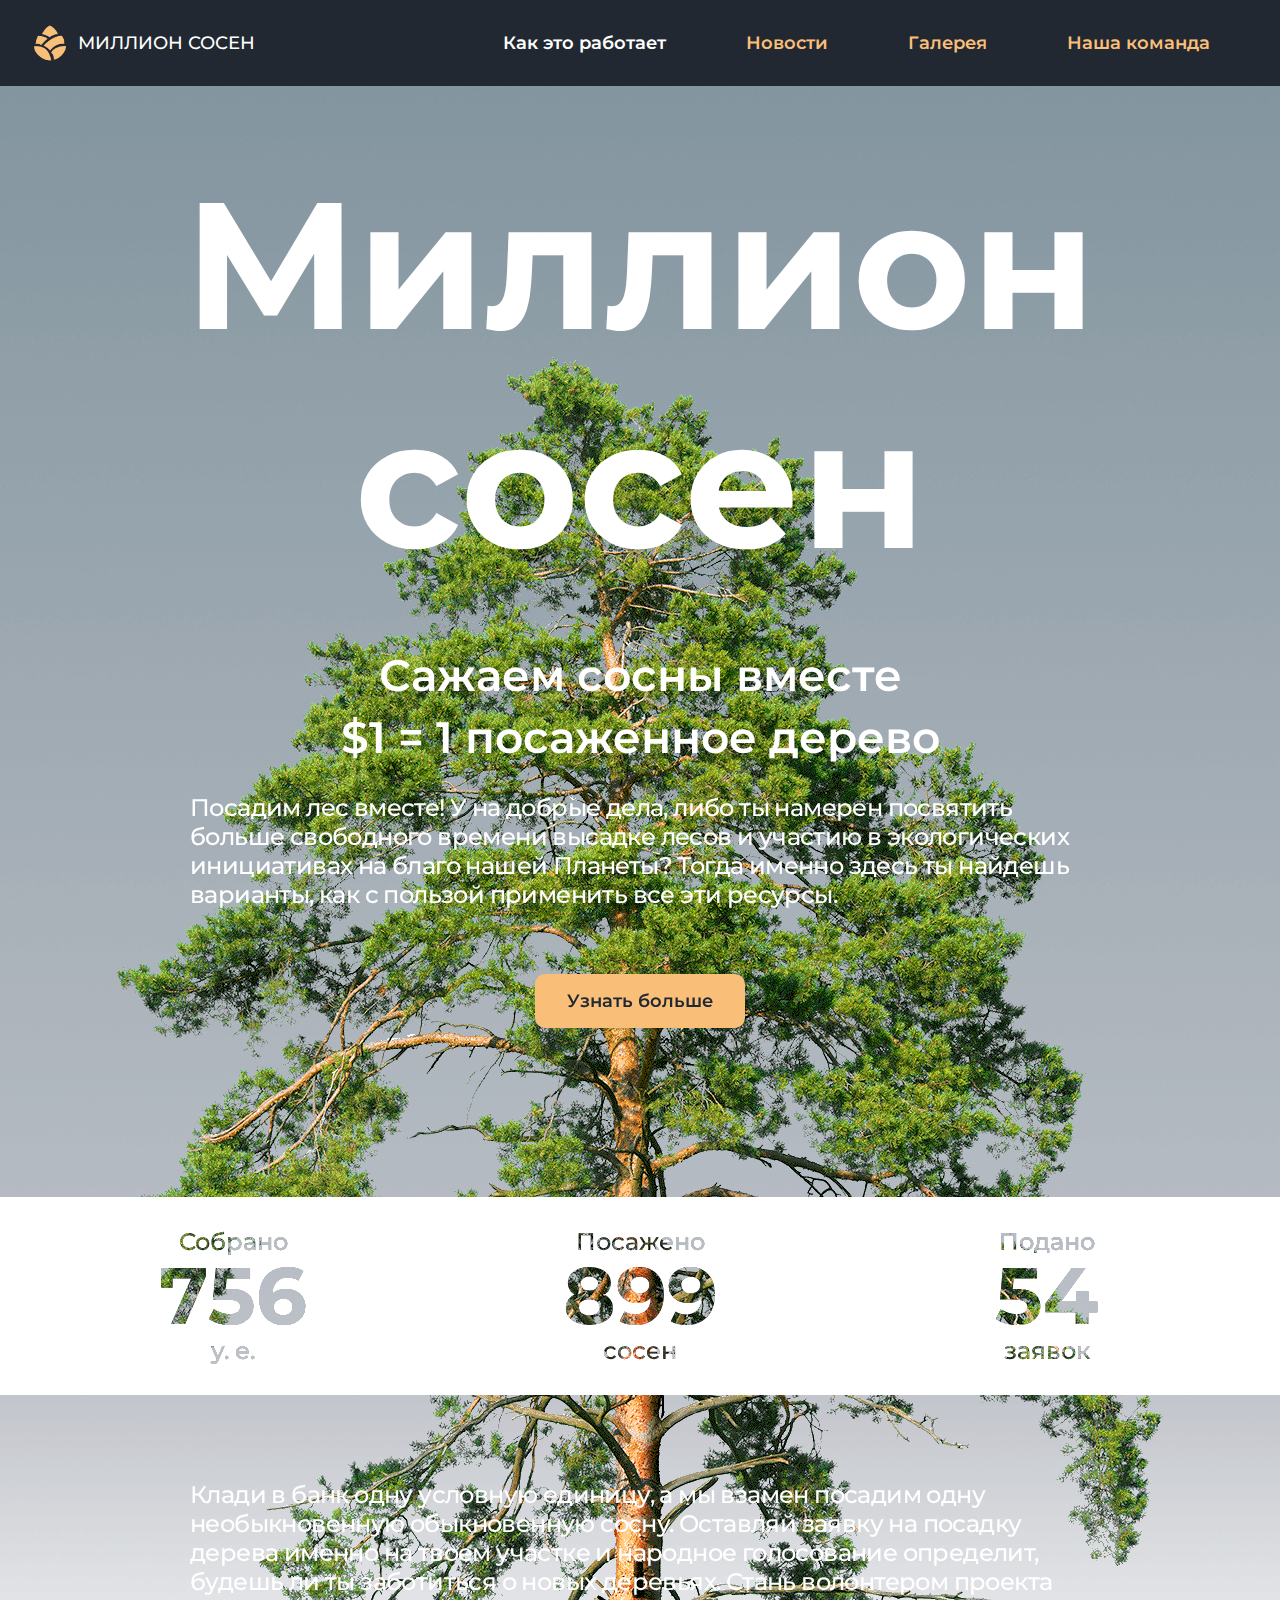
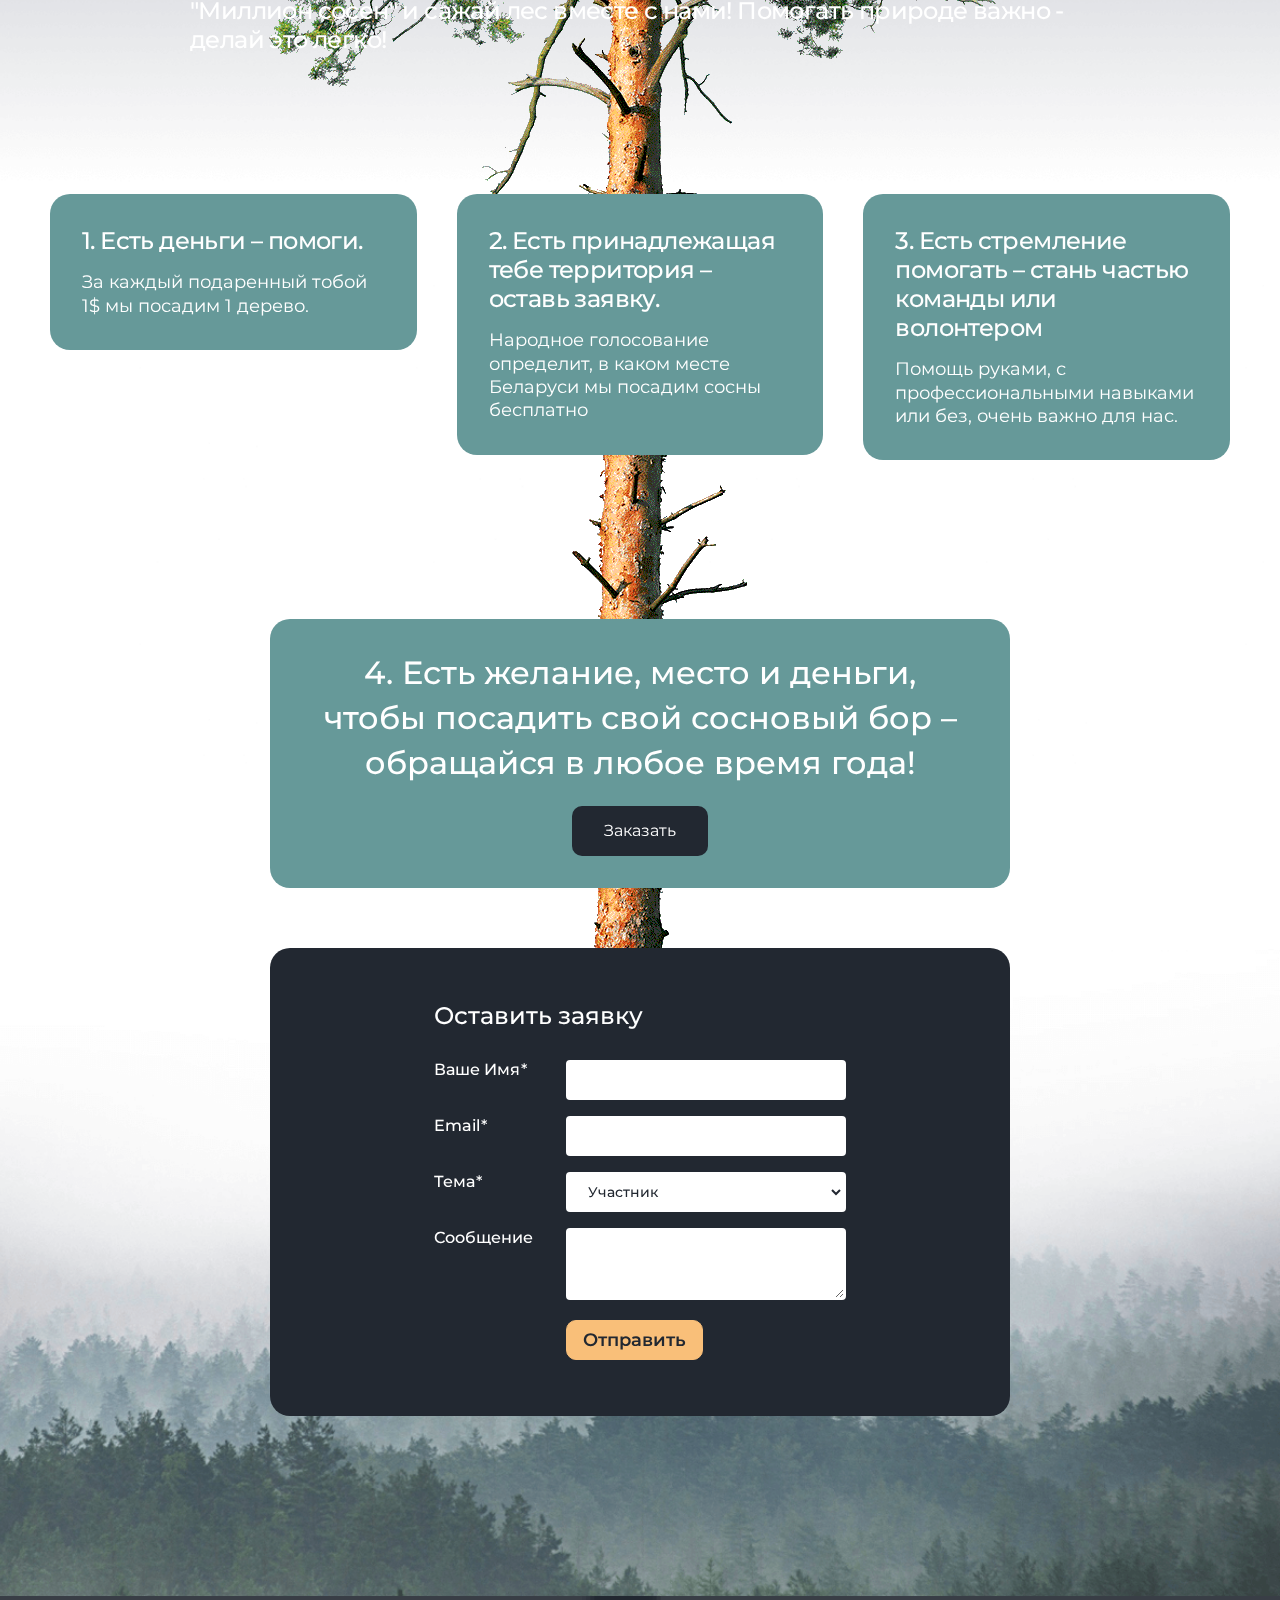
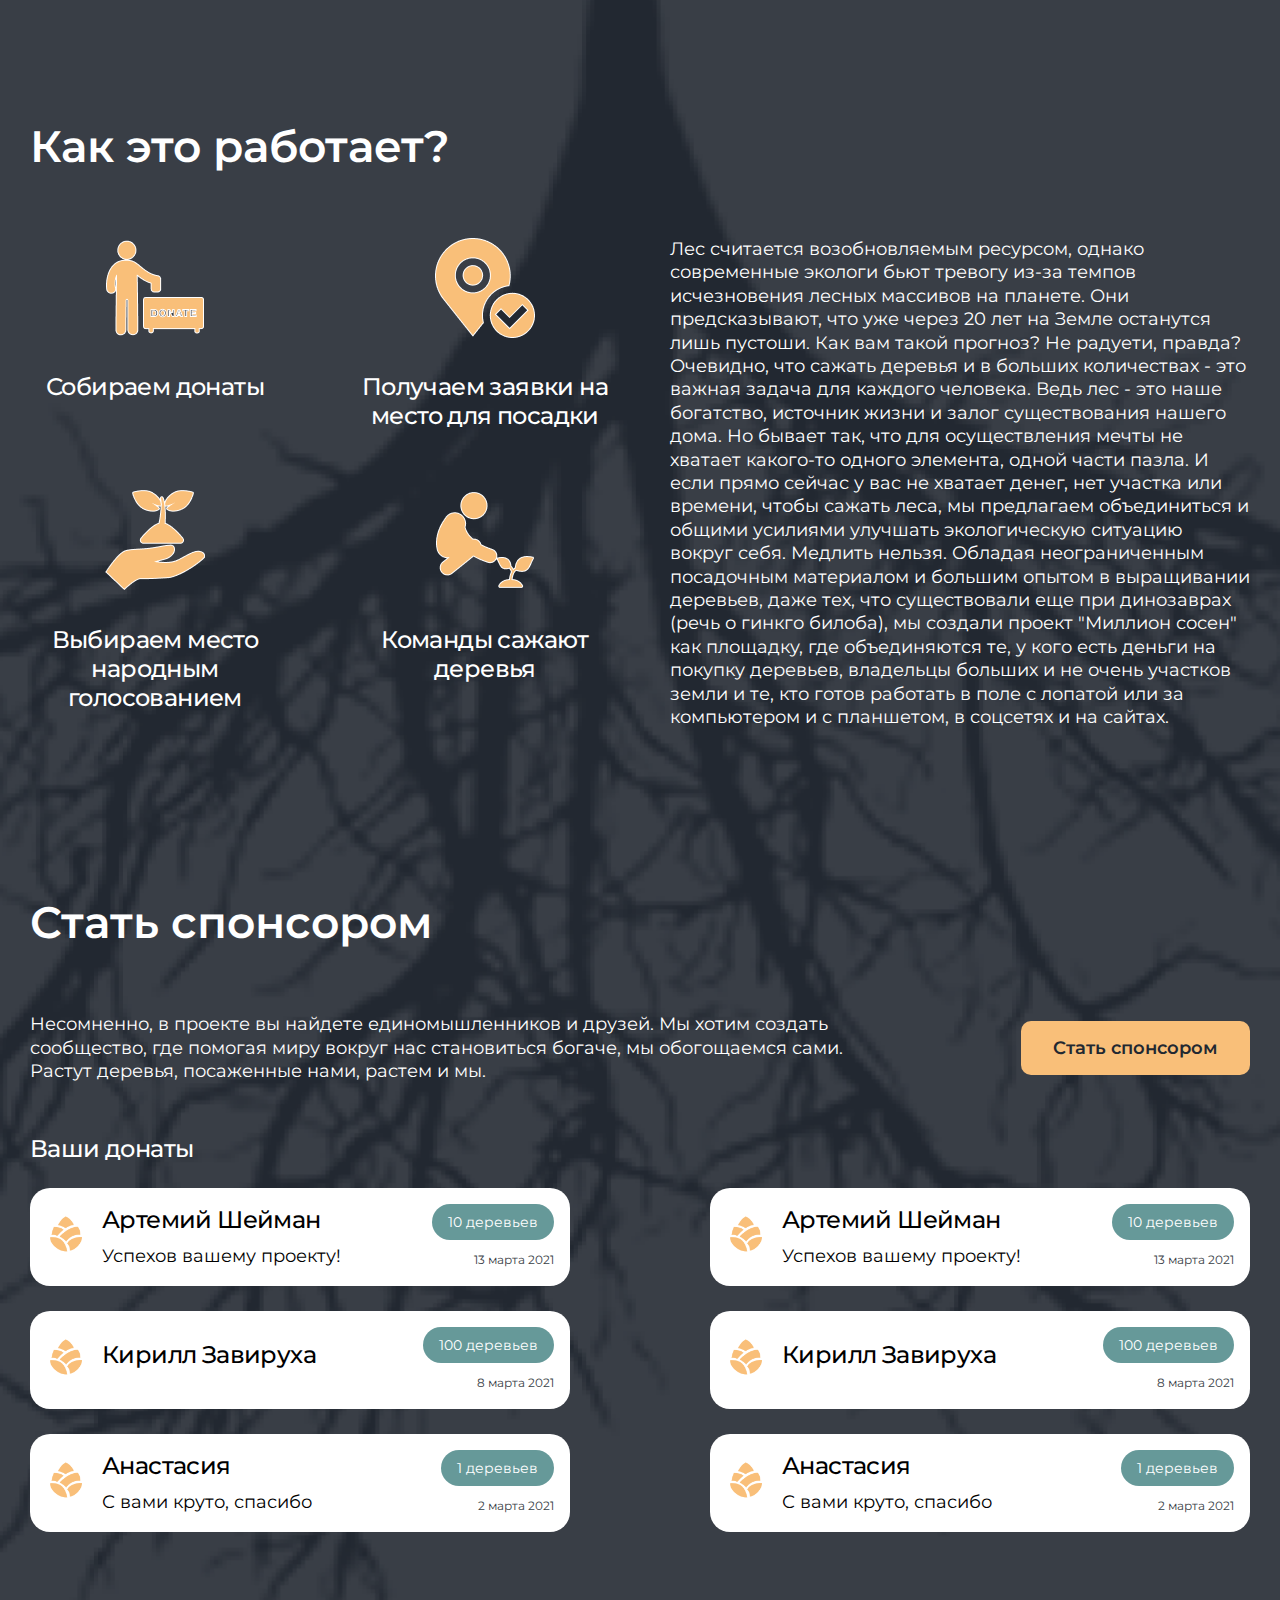
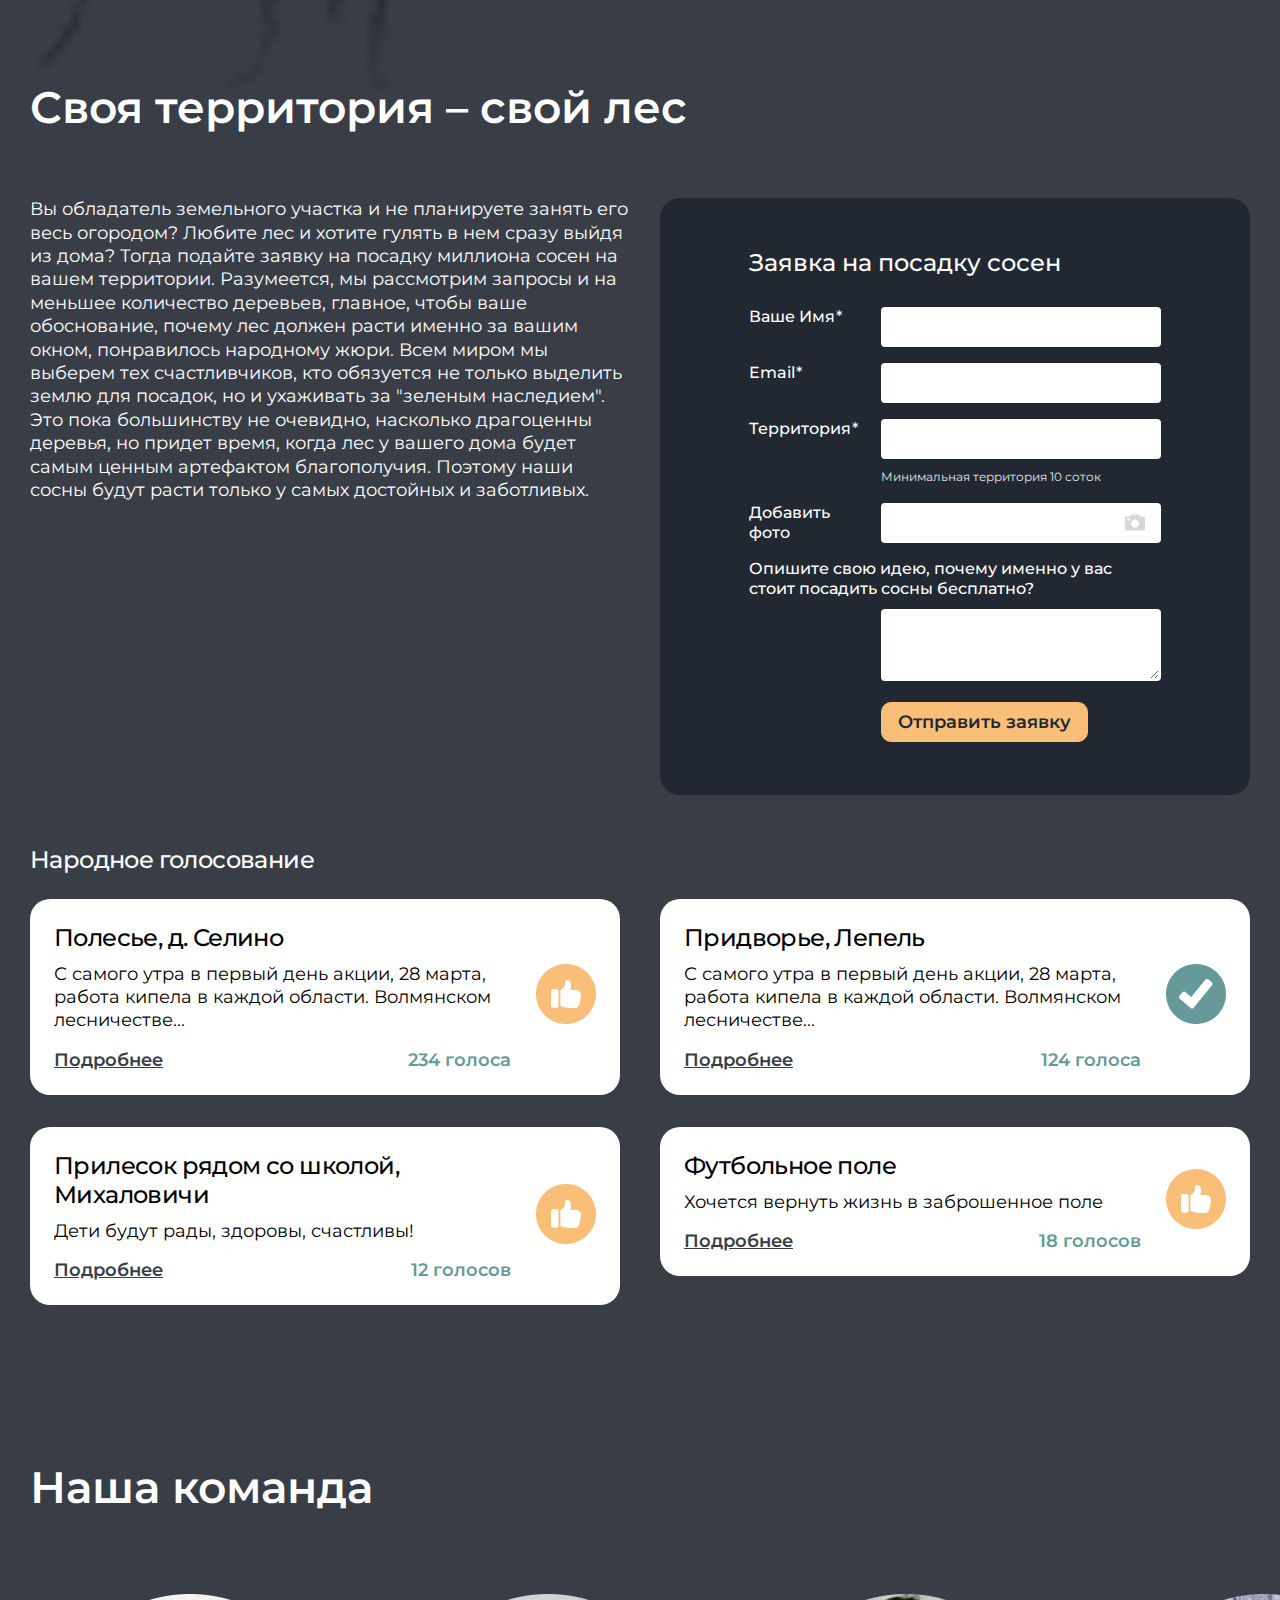
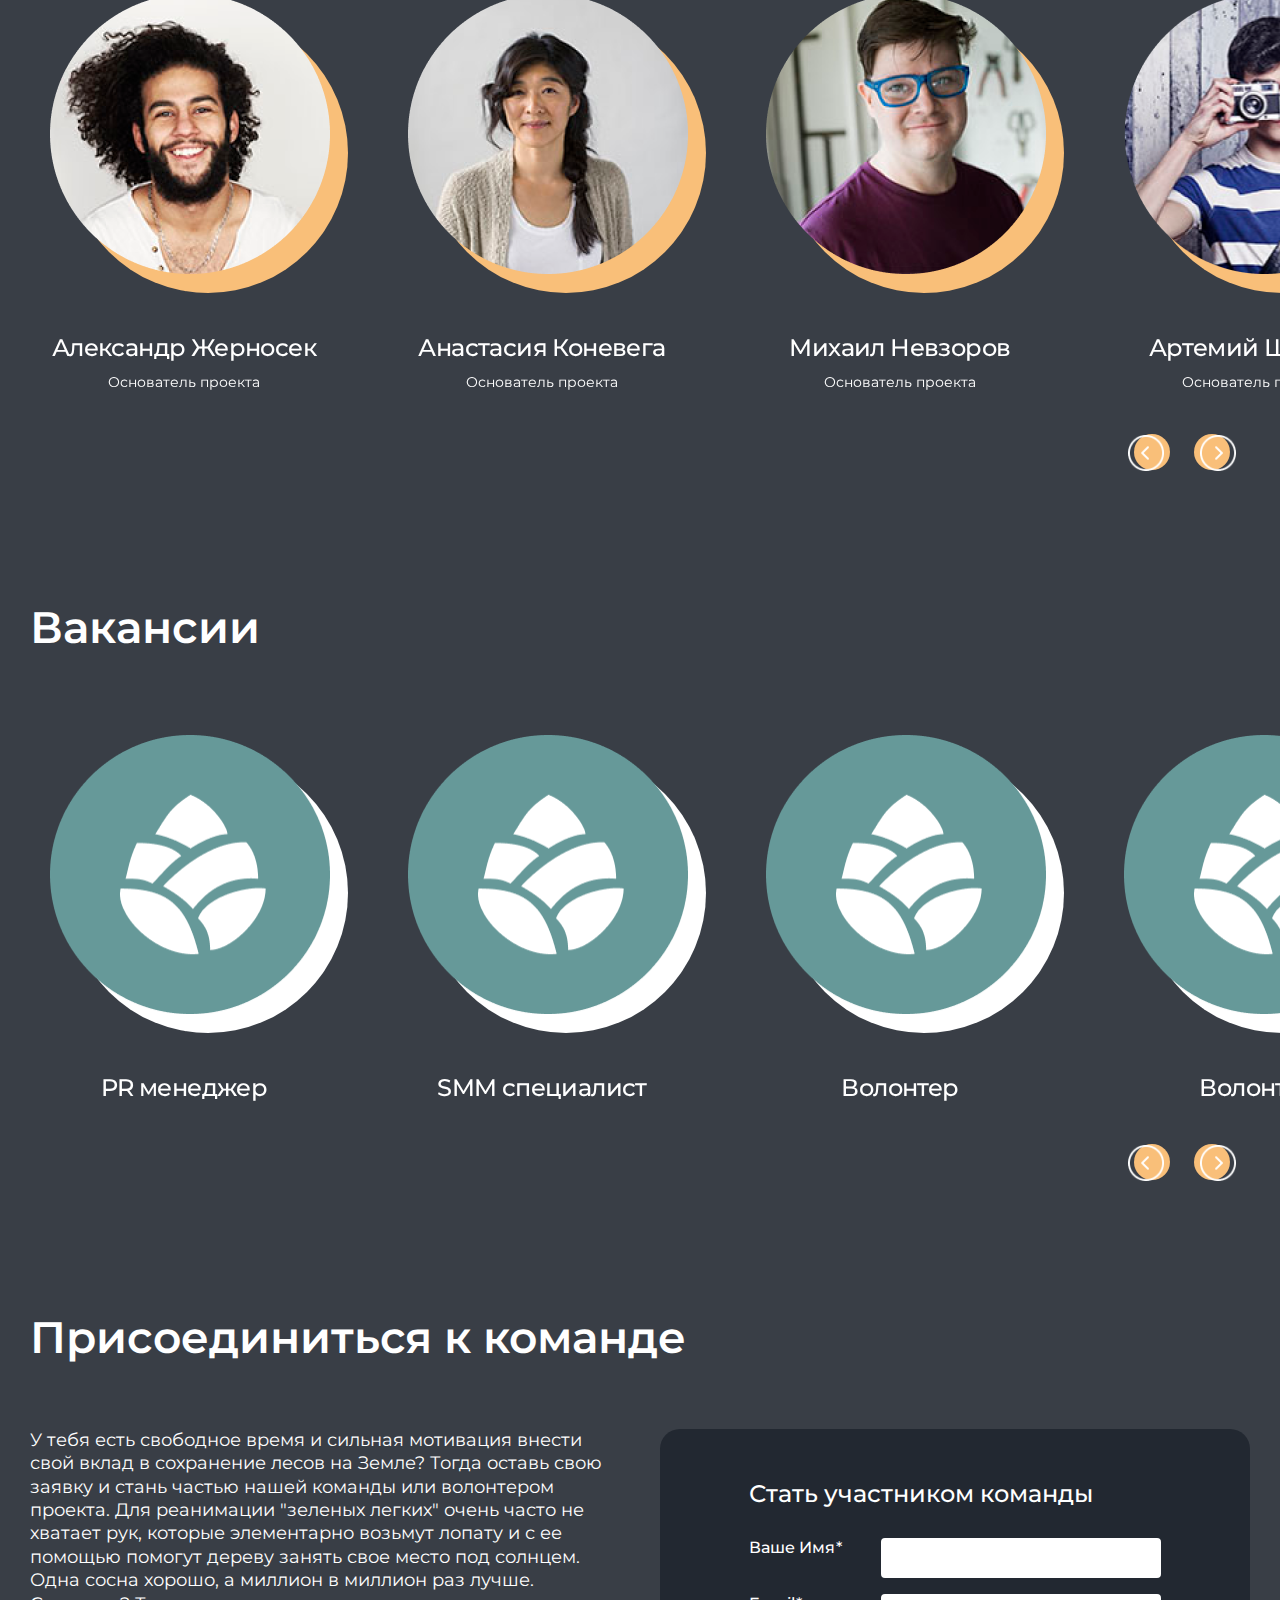
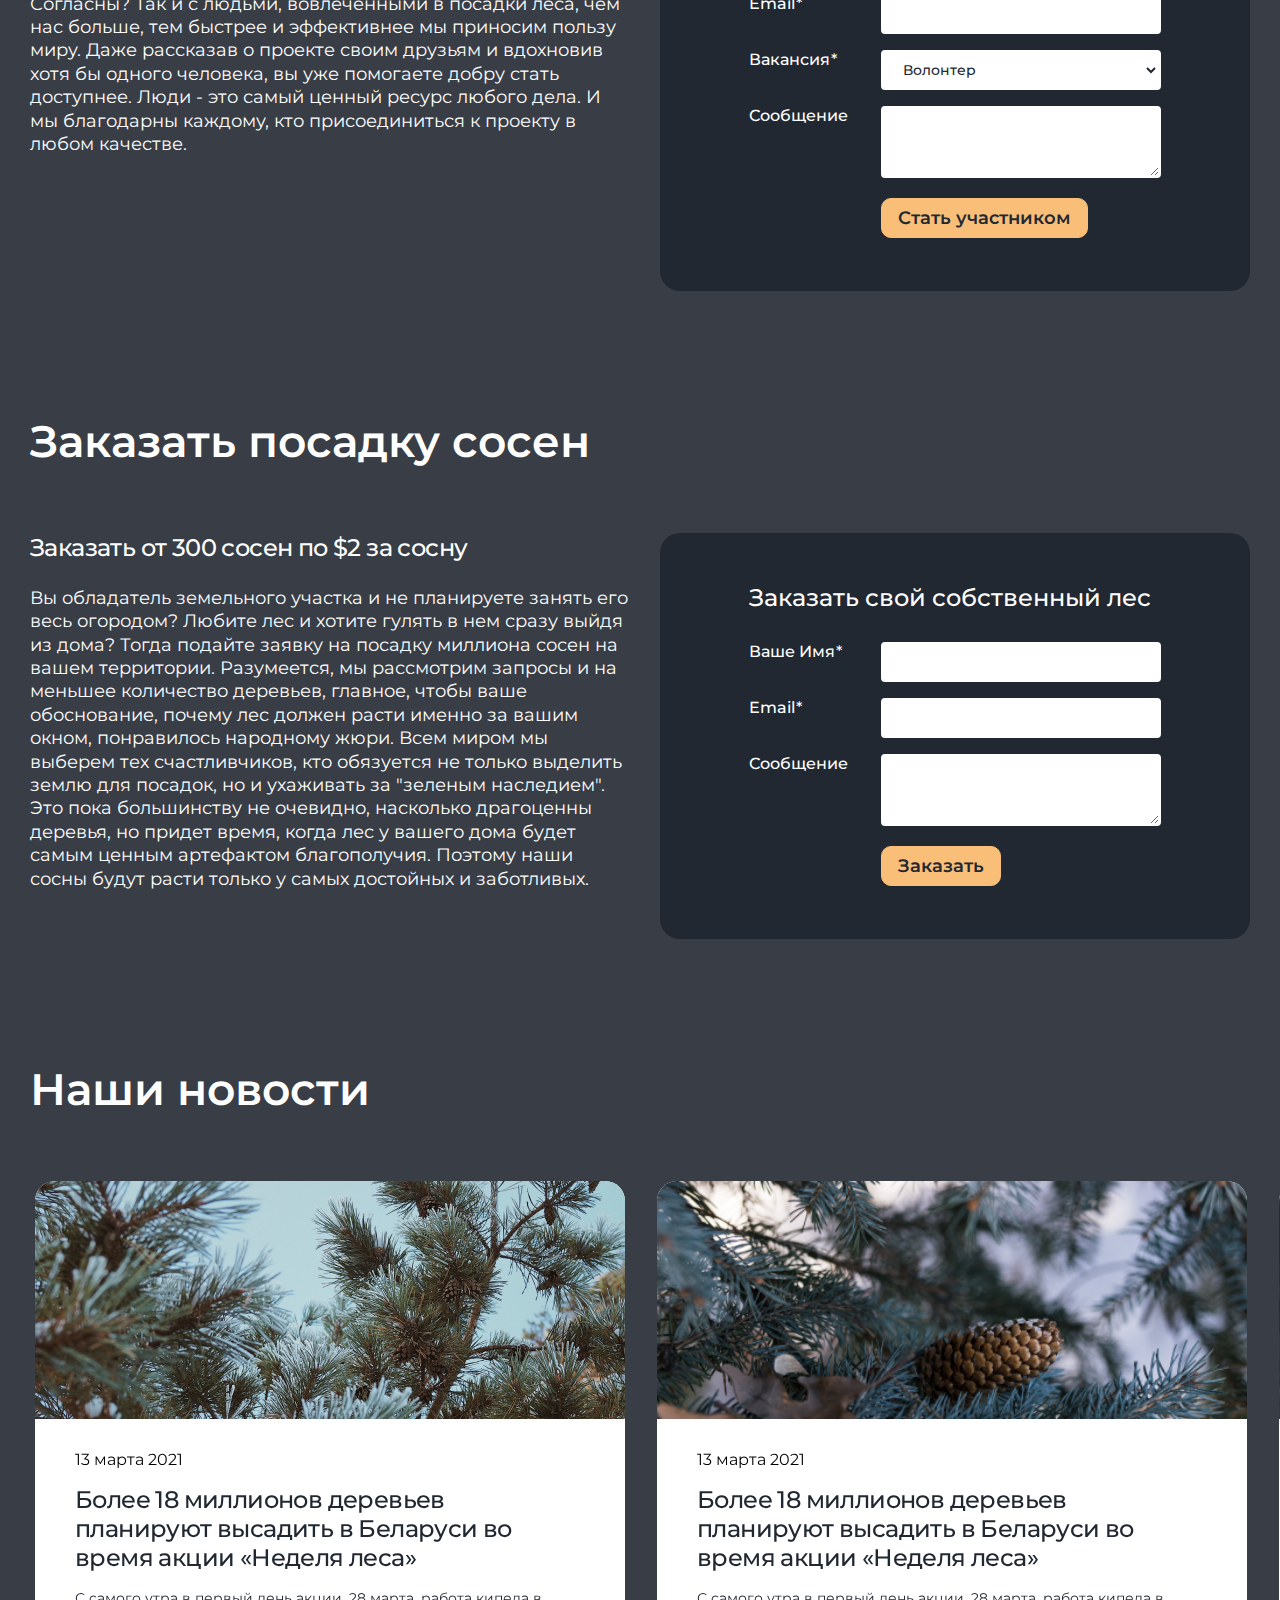
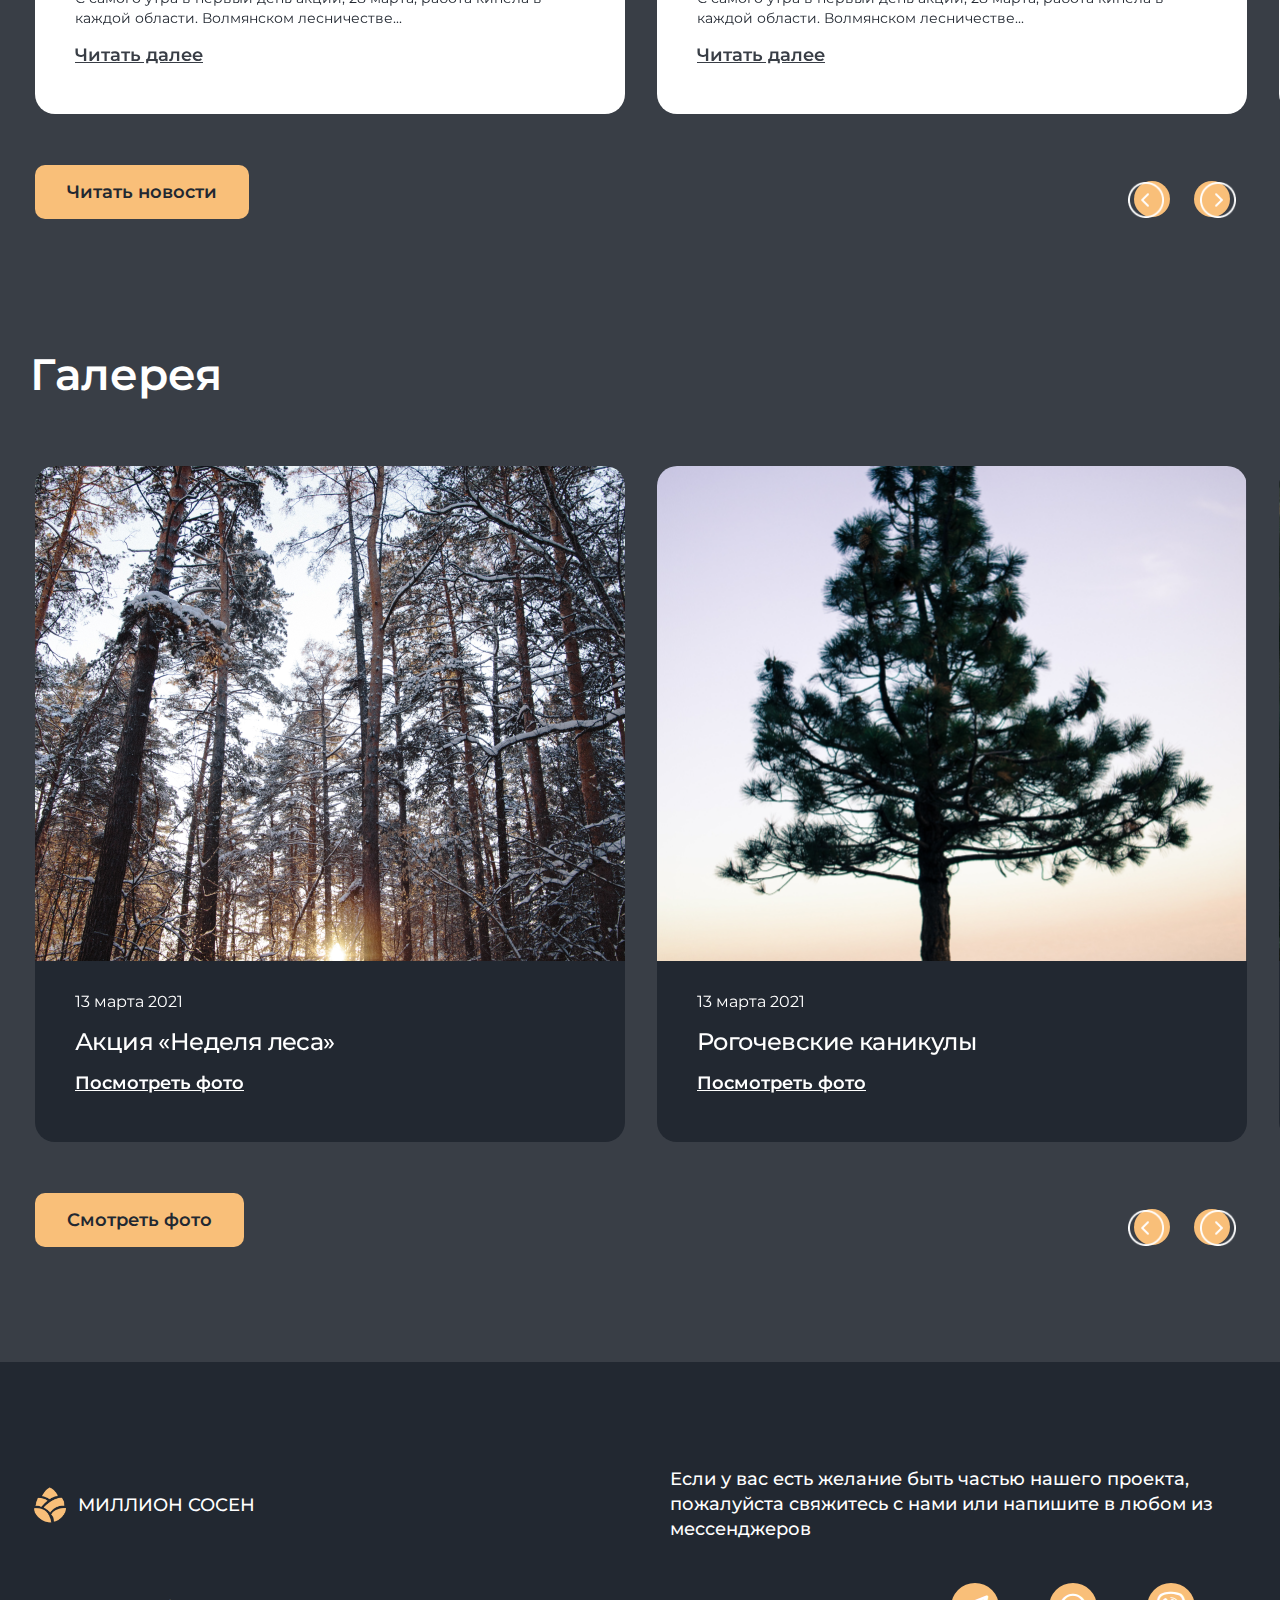
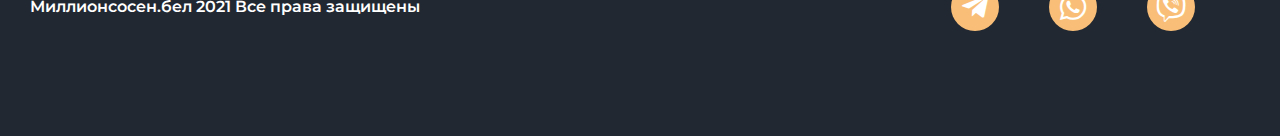
==== commit f8693e11: "Desktop main page complete" ====
--- a/index.html
+++ b/index.html
@@ -50,7 +50,6 @@
 
 
 	<div class="body">
-
 
 		<section id="banner">
 			
@@ -85,9 +84,7 @@
 				</div>
 
 			</div>
-
-		</section>
-
+		</section>
 
 		<section id="info-block">
 			
@@ -114,9 +111,7 @@
 
 				</div>
 			</div>
-
-		</section>
-
+		</section>
 
 		<section id="info-desc">
 			<p class="simple-desc">
@@ -128,7 +123,6 @@
 			</p>
 		</section>
 
-
 		<section id="cards">
 			
 			<div class="wrapper">
@@ -172,9 +166,7 @@
 
 				</div>
 			</div>
-
-		</section>
-
+		</section>
 
 		<section id="info-card">
 			
@@ -193,9 +185,7 @@
 
 				</div>
 			</div>
-
-		</section>
-
+		</section>
 
 		<section id="form-block">
 			
@@ -286,9 +276,7 @@
 					
 				</div>
 			</div>
-
-		</section>
-
+		</section>
 
 		<div class="bg-sosna parallax"></div>
 
@@ -711,49 +699,51 @@
 
 			</div>
 
-			<div class="slider team-slider">
-
-				<div class="slider-item">
-					<div class="slider-top">
-						<img class="slider-image" src="img/team/1.png" alt="Teamate 1">
-						<span class="slider-img-bg"></span>
-					</div>
-					<div class="slider-bottom">
-						<h4 class="slider-title">Александр Жерносек</h4>
-						<p class="slider-text">Основатель проекта</p>
-					</div>
-				</div>
-
-				<div class="slider-item">
-					<div class="slider-top">
-						<img class="slider-image" src="img/team/2.png" alt="Teamate 1">
-						<span class="slider-img-bg"></span>
-					</div>
-					<div class="slider-bottom">
-						<h4 class="slider-title">Александр Жерносек</h4>
-						<p class="slider-text">Основатель проекта</p>
-					</div>
-				</div>
-
-				<div class="slider-item">
-					<div class="slider-top">
-						<img class="slider-image" src="img/team/3.png" alt="Teamate 1">
-						<span class="slider-img-bg"></span>
-					</div>
-					<div class="slider-bottom">
-						<h4 class="slider-title">Александр Жерносек</h4>
-						<p class="slider-text">Основатель проекта</p>
-					</div>
-				</div>
-
-				<div class="slider-item">
-					<div class="slider-top">
-						<img class="slider-image" src="img/team/4.png" alt="Teamate 1">
-						<span class="slider-img-bg"></span>
-					</div>
-					<div class="slider-bottom">
-						<h4 class="slider-title">Александр Жерносек</h4>
-						<p class="slider-text">Основатель проекта</p>
+			<div class="slider simple-slider team-slider">
+
+				<div class="slider-main">
+					<div class="slider-item">
+						<div class="slider-top">
+							<img class="slider-image" src="img/team/1.png" alt="Teamate 1">
+							<span class="slider-img-bg"></span>
+						</div>
+						<div class="slider-bottom">
+							<h4 class="slider-title">Александр Жерносек</h4>
+							<p class="slider-text">Основатель проекта</p>
+						</div>
+					</div>
+
+					<div class="slider-item">
+						<div class="slider-top">
+							<img class="slider-image" src="img/team/2.png" alt="Teamate 1">
+							<span class="slider-img-bg"></span>
+						</div>
+						<div class="slider-bottom">
+							<h4 class="slider-title">Анастасия Коневега</h4>
+							<p class="slider-text">Основатель проекта</p>
+						</div>
+					</div>
+
+					<div class="slider-item">
+						<div class="slider-top">
+							<img class="slider-image" src="img/team/3.png" alt="Teamate 1">
+							<span class="slider-img-bg"></span>
+						</div>
+						<div class="slider-bottom">
+							<h4 class="slider-title">Михаил Невзоров</h4>
+							<p class="slider-text">Основатель проекта</p>
+						</div>
+					</div>
+
+					<div class="slider-item">
+						<div class="slider-top">
+							<img class="slider-image" src="img/team/4.png" alt="Teamate 1">
+							<span class="slider-img-bg"></span>
+						</div>
+						<div class="slider-bottom">
+							<h4 class="slider-title">Артемий Шейман</h4>
+							<p class="slider-text">Основатель проекта</p>
+						</div>
 					</div>
 				</div>
 
@@ -769,46 +759,48 @@
 
 			</div>
 
-			<div class="slider vacancies-slider">
-
-				<div class="slider-item">
-					<div class="slider-top">
-						<img class="slider-image" src="img/vacancies/slider-img.png" alt="Teamate 1">
-						<span class="slider-img-bg"></span>
-					</div>
-					<div class="slider-bottom">
-						<h4 class="slider-title">PR менеджер</h4>
-					</div>
-				</div>
-
-				<div class="slider-item">
-					<div class="slider-top">
-						<img class="slider-image" src="img/vacancies/slider-img.png" alt="Teamate 1">
-						<span class="slider-img-bg"></span>
-					</div>
-					<div class="slider-bottom">
-						<h4 class="slider-title">SMM специалист</h4>
-					</div>
-				</div>
-
-				<div class="slider-item">
-					<div class="slider-top">
-						<img class="slider-image" src="img/vacancies/slider-img.png" alt="Teamate 1">
-						<span class="slider-img-bg"></span>
-					</div>
-					<div class="slider-bottom">
-						<h4 class="slider-title">Волонтер</h4>
-					</div>
-				</div>
-
-				<div class="slider-item">
-					<div class="slider-top">
-						<img class="slider-image" src="img/vacancies/slider-img.png" alt="Teamate 1">
-						<span class="slider-img-bg"></span>
-					</div>
-					<div class="slider-bottom">
-						<h4 class="slider-title">Волонтер</h4>
-					</div>
+			<div class="slider simple-slider vacancies-slider">
+
+				<div class="slider-main">
+					<div class="slider-item">
+						<div class="slider-top">
+							<img class="slider-image" src="img/vacancies/slider-img.png" alt="Teamate 1">
+							<span class="slider-img-bg"></span>
+						</div>
+						<div class="slider-bottom">
+							<h4 class="slider-title">PR менеджер</h4>
+						</div>
+					</div>
+
+					<div class="slider-item">
+						<div class="slider-top">
+							<img class="slider-image" src="img/vacancies/slider-img.png" alt="Teamate 1">
+							<span class="slider-img-bg"></span>
+						</div>
+						<div class="slider-bottom">
+							<h4 class="slider-title">SMM специалист</h4>
+						</div>
+					</div>
+
+					<div class="slider-item">
+						<div class="slider-top">
+							<img class="slider-image" src="img/vacancies/slider-img.png" alt="Teamate 1">
+							<span class="slider-img-bg"></span>
+						</div>
+						<div class="slider-bottom">
+							<h4 class="slider-title">Волонтер</h4>
+						</div>
+					</div>
+
+					<div class="slider-item">
+						<div class="slider-top">
+							<img class="slider-image" src="img/vacancies/slider-img.png" alt="Teamate 1">
+							<span class="slider-img-bg"></span>
+						</div>
+						<div class="slider-bottom">
+							<h4 class="slider-title">Волонтер</h4>
+						</div>
+					</div>	
 				</div>
 
 			</div>
@@ -1026,11 +1018,150 @@
 
 							</div>
 						</div>
-
-					</div>
-
-				</div>
-			</div>
+					</div>
+
+				</div>
+			</div>
+		</section>
+
+		<section id="news" class="news simple-section">
+			<div class="wrapper">
+				<div class="section-title-parent">
+					<h2 class="section-title">Наши новости</h2>
+				</div>
+			</div>
+
+			<div class="simple-slider news-slider">
+
+				<div class="slider-main">
+					<div class="slider-item">
+						<div class="news-slider-card card">
+							<div class="news-slider-thumb">
+								<img src="img/news/1.png" alt="" class="slider-image">
+							</div>
+							<div class="news-slider-content">
+								<p class="news-date">13 марта 2021</p>
+								<h4 class="news-slider-title slider-title">
+									Более 18 миллионов деревьев планируют высадить 
+									в Беларуси во время акции «Неделя леса»
+								</h4>
+								<p class="news-slider-text slider-text">
+									С самого утра в первый день акции, 
+									28 марта, работа кипела в каждой области. 
+									Волмянском лесничестве... 
+								</p>
+								<a href="#" class="more-link news-more-link">Читать далее</a>
+							</div>
+						</div>
+					</div>
+
+					<div class="slider-item">
+						<div class="news-slider-card card">
+							<div class="news-slider-thumb">
+								<img src="img/news/2.png" alt="" class="slider-image">
+							</div>
+							<div class="news-slider-content">
+								<p class="news-date">13 марта 2021</p>
+								<h4 class="news-slider-title slider-title">
+									Более 18 миллионов деревьев планируют высадить 
+									в Беларуси во время акции «Неделя леса»
+								</h4>
+								<p class="news-slider-text slider-text">
+									С самого утра в первый день акции, 
+									28 марта, работа кипела в каждой области. 
+									Волмянском лесничестве... 
+								</p>
+								<a href="#" class="more-link news-more-link">Читать далее</a>
+							</div>
+						</div>
+					</div>
+
+					<div class="slider-item">
+						<div class="news-slider-card card">
+							<div class="news-slider-thumb">
+								<img src="img/news/3.png" alt="" class="slider-image">
+							</div>
+							<div class="news-slider-content">
+								<p class="news-date">13 марта 2021</p>
+								<h4 class="news-slider-title slider-title">
+									Более 18 миллионов деревьев планируют высадить 
+									в Беларуси во время акции «Неделя леса»
+								</h4>
+								<p class="news-slider-text slider-text">
+									С самого утра в первый день акции, 
+									28 марта, работа кипела в каждой области. 
+									Волмянском лесничестве... 
+								</p>
+								<a href="#" class="more-link news-more-link">Читать далее</a>
+							</div>
+						</div>
+					</div>
+				</div>
+
+				<button class="slider-main-btn main-btn banner-btn">Читать новости</button>
+			</div>
+		</section>
+
+		<section id="gallery" class="gallery simple-section">
+
+			<div class="wrapper">
+				<div class="section-title-parent">
+					<h2 class="section-title">Галерея</h2>
+				</div>
+			</div>
+
+			<div class="simple-slider big-slider gallery-slider">
+
+				<div class="slider-main">
+					<div class="slider-item">
+						<div class="gallery-slider-card card">
+							<div class="gallery-slider-thumb">
+								<img src="img/gallery/1.png" alt="" class="slider-image">
+							</div>
+							<div class="gallery-slider-content">
+								<p class="gallery-date">13 марта 2021</p>
+								<h4 class="gallery-slider-title slider-title">
+									Акция «Неделя леса»
+								</h4>
+								<a href="#" class="more-link gallery-more-link">Посмотреть фото</a>
+							</div>
+						</div>
+					</div>
+
+					<div class="slider-item">
+						<div class="gallery-slider-card card">
+							<div class="gallery-slider-thumb">
+								<img src="img/gallery/2.png" alt="" class="slider-image">
+							</div>
+							<div class="gallery-slider-content">
+								<p class="gallery-date">13 марта 2021</p>
+								<h4 class="gallery-slider-title slider-title">
+									Рогочевские каникулы
+								</h4>
+								<a href="#" class="more-link gallery-more-link">Посмотреть фото</a>
+							</div>
+						</div>
+					</div>
+
+					<div class="slider-item">
+						<div class="gallery-slider-card card">
+							<div class="gallery-slider-thumb">
+								<img src="img/gallery/3.png" alt="" class="slider-image">
+							</div>
+							<div class="gallery-slider-content">
+								<p class="gallery-date">13 марта 2021</p>
+								<h4 class="gallery-slider-title slider-title">
+									Акция «Неделя леса»
+								</h4>
+								<a href="#" class="more-link gallery-more-link">Посмотреть фото</a>
+							</div>
+						</div>
+					</div>
+				</div>
+
+				<button class="slider-main-btn main-btn banner-btn">Смотреть фото</button>
+			</div>
+			
 		</section>
 
 		<footer id="footer">
@@ -1180,10 +1311,11 @@
 
 <script>
 	$(document).ready(function() {
-		$('.slider').slick({
-			slidesToShow: 3.9,
-
+
+		$('.slider-main').slick({
+			variableWidth: true,
 		});
+
 	})
 </script>
 
--- a/css/main.css
+++ b/css/main.css
@@ -12,6 +12,8 @@
 @import 'sponsor.css';
 @import 'own-territory.css';
 @import 'votes.css';
+@import 'news.css';
+@import 'gallery.css';
 
 
 * {
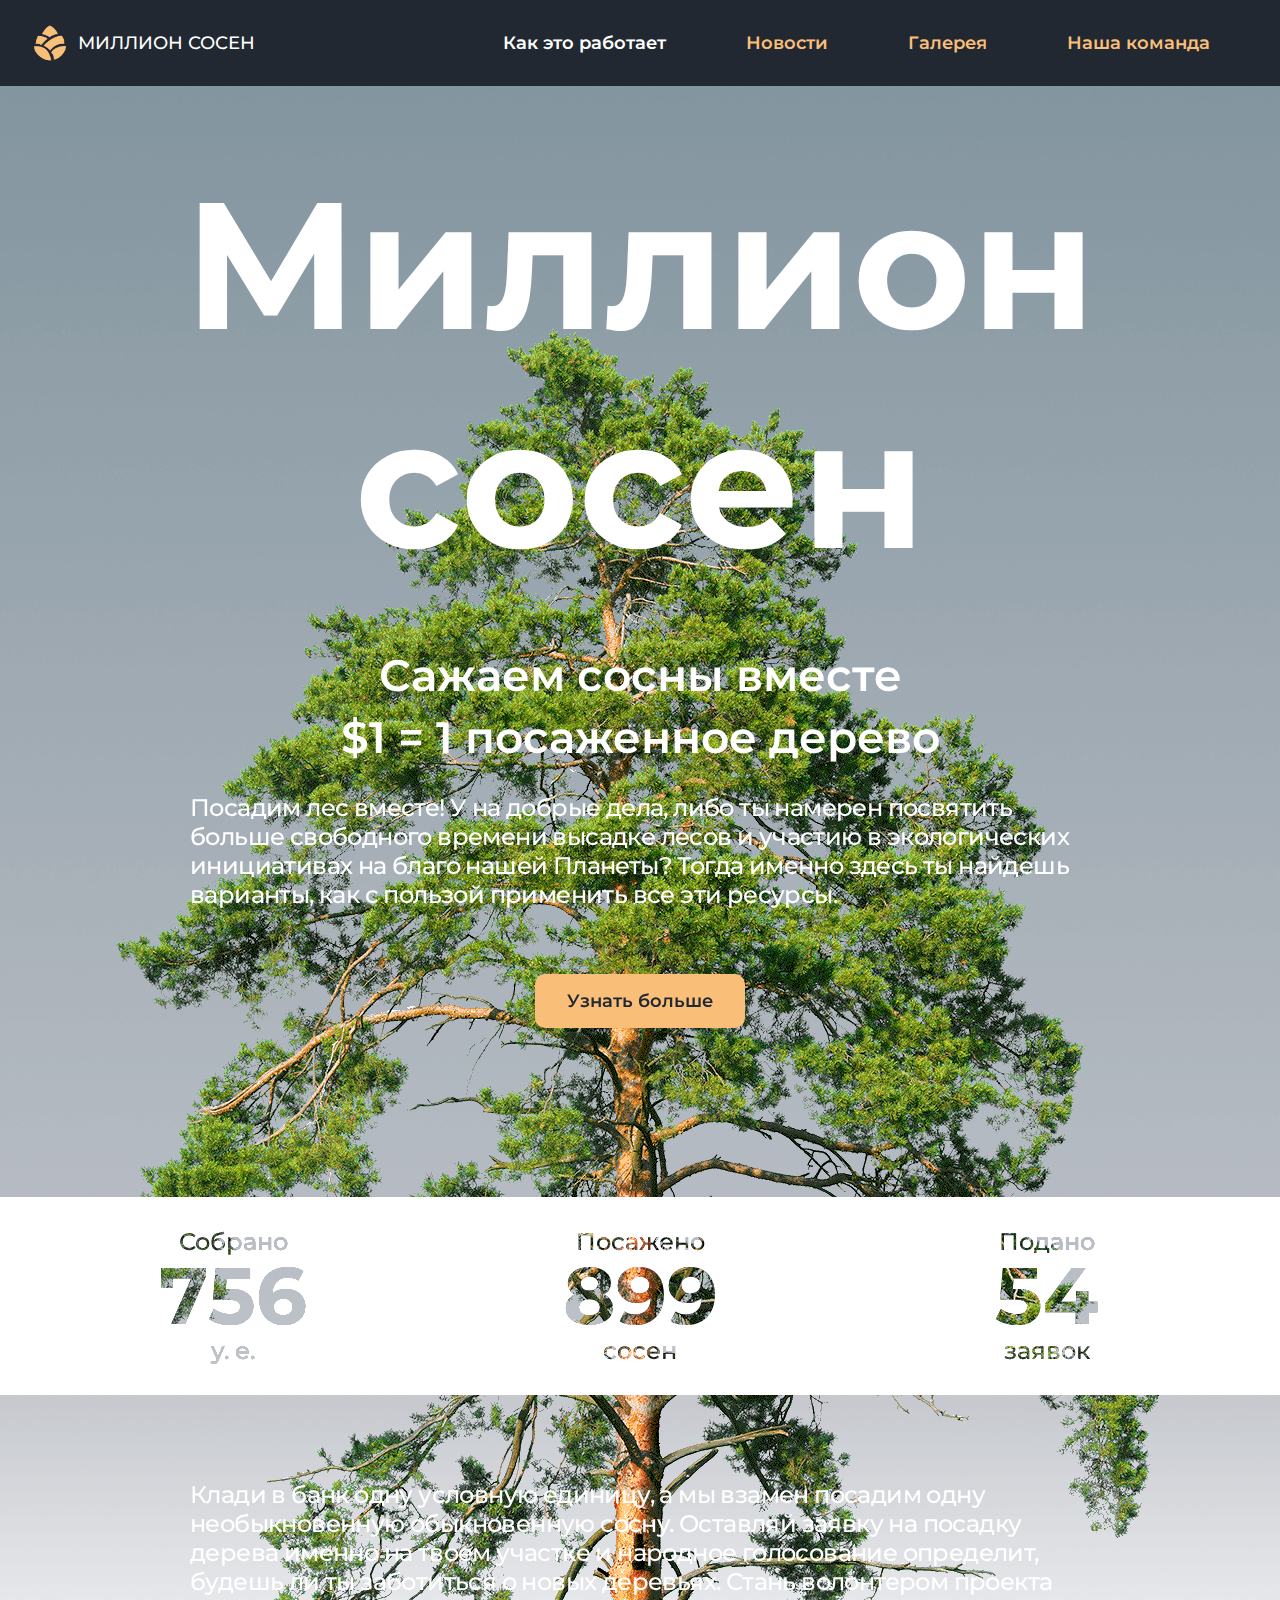
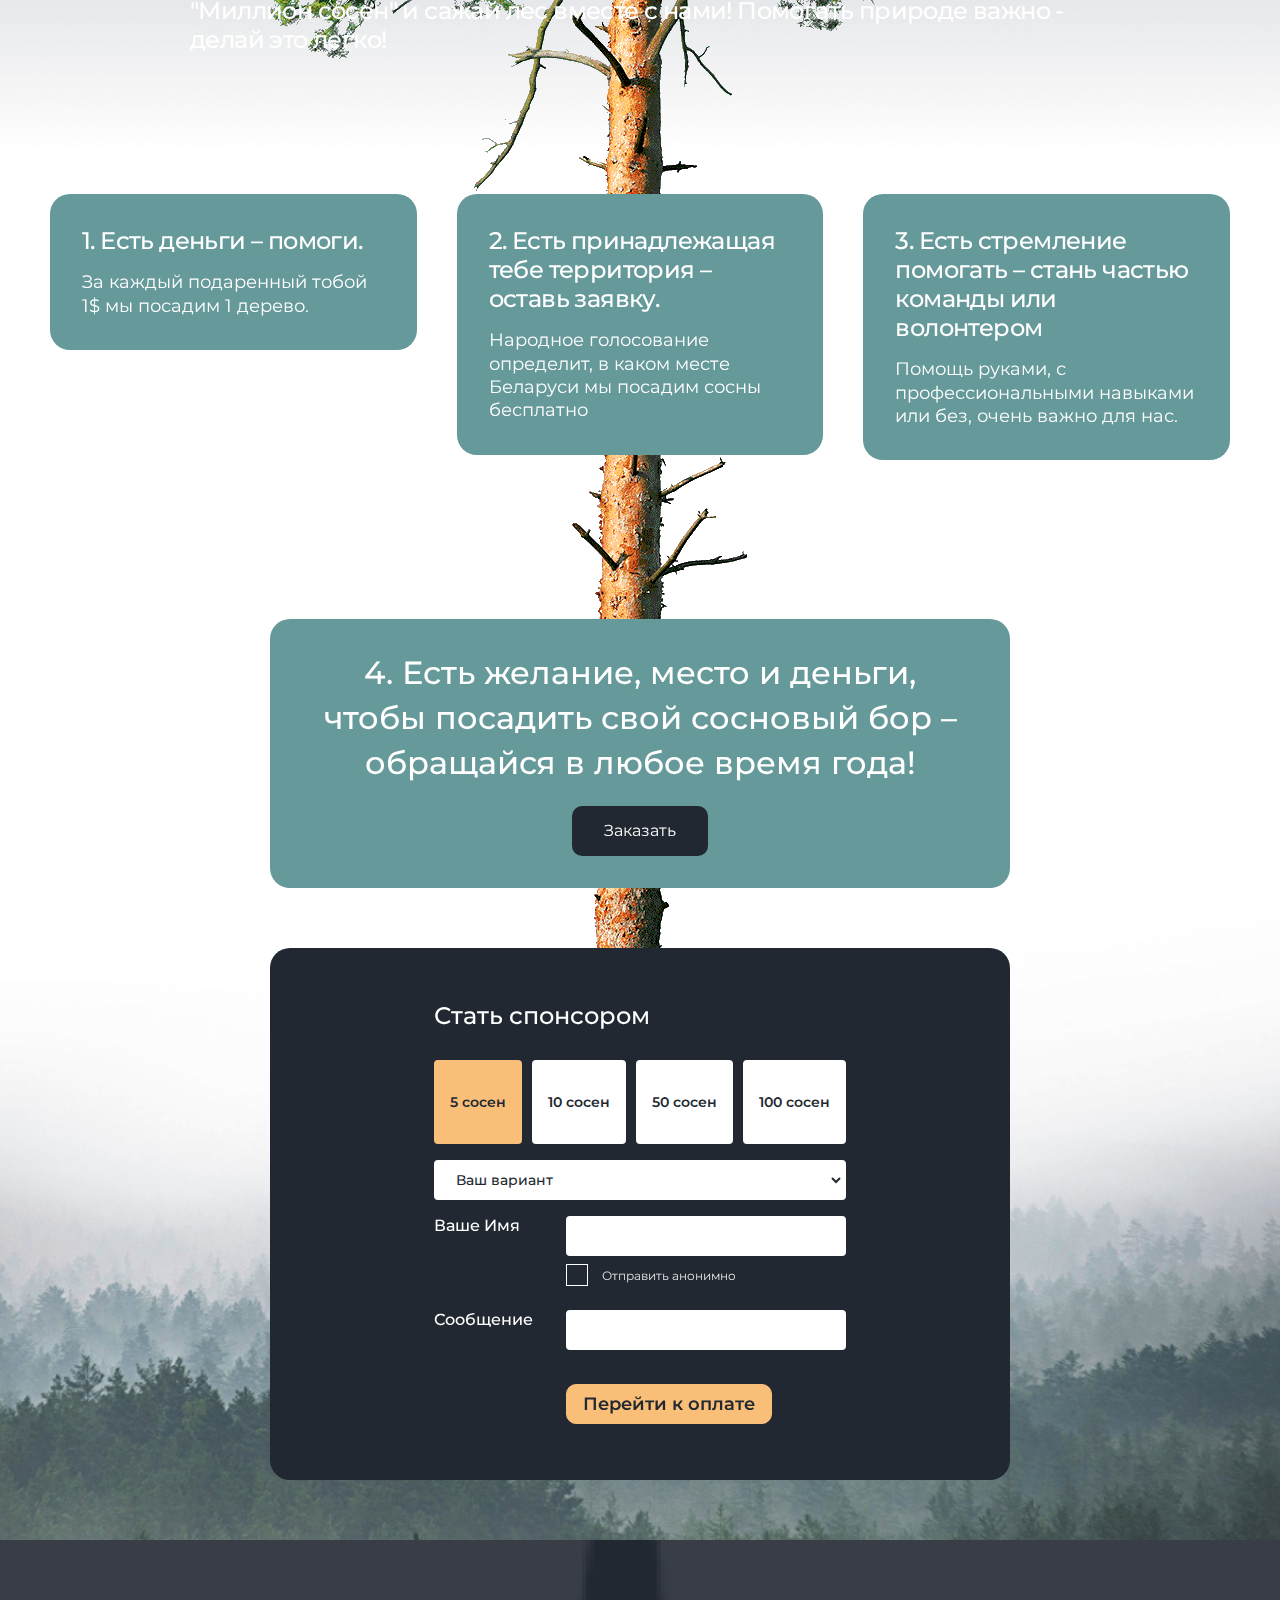
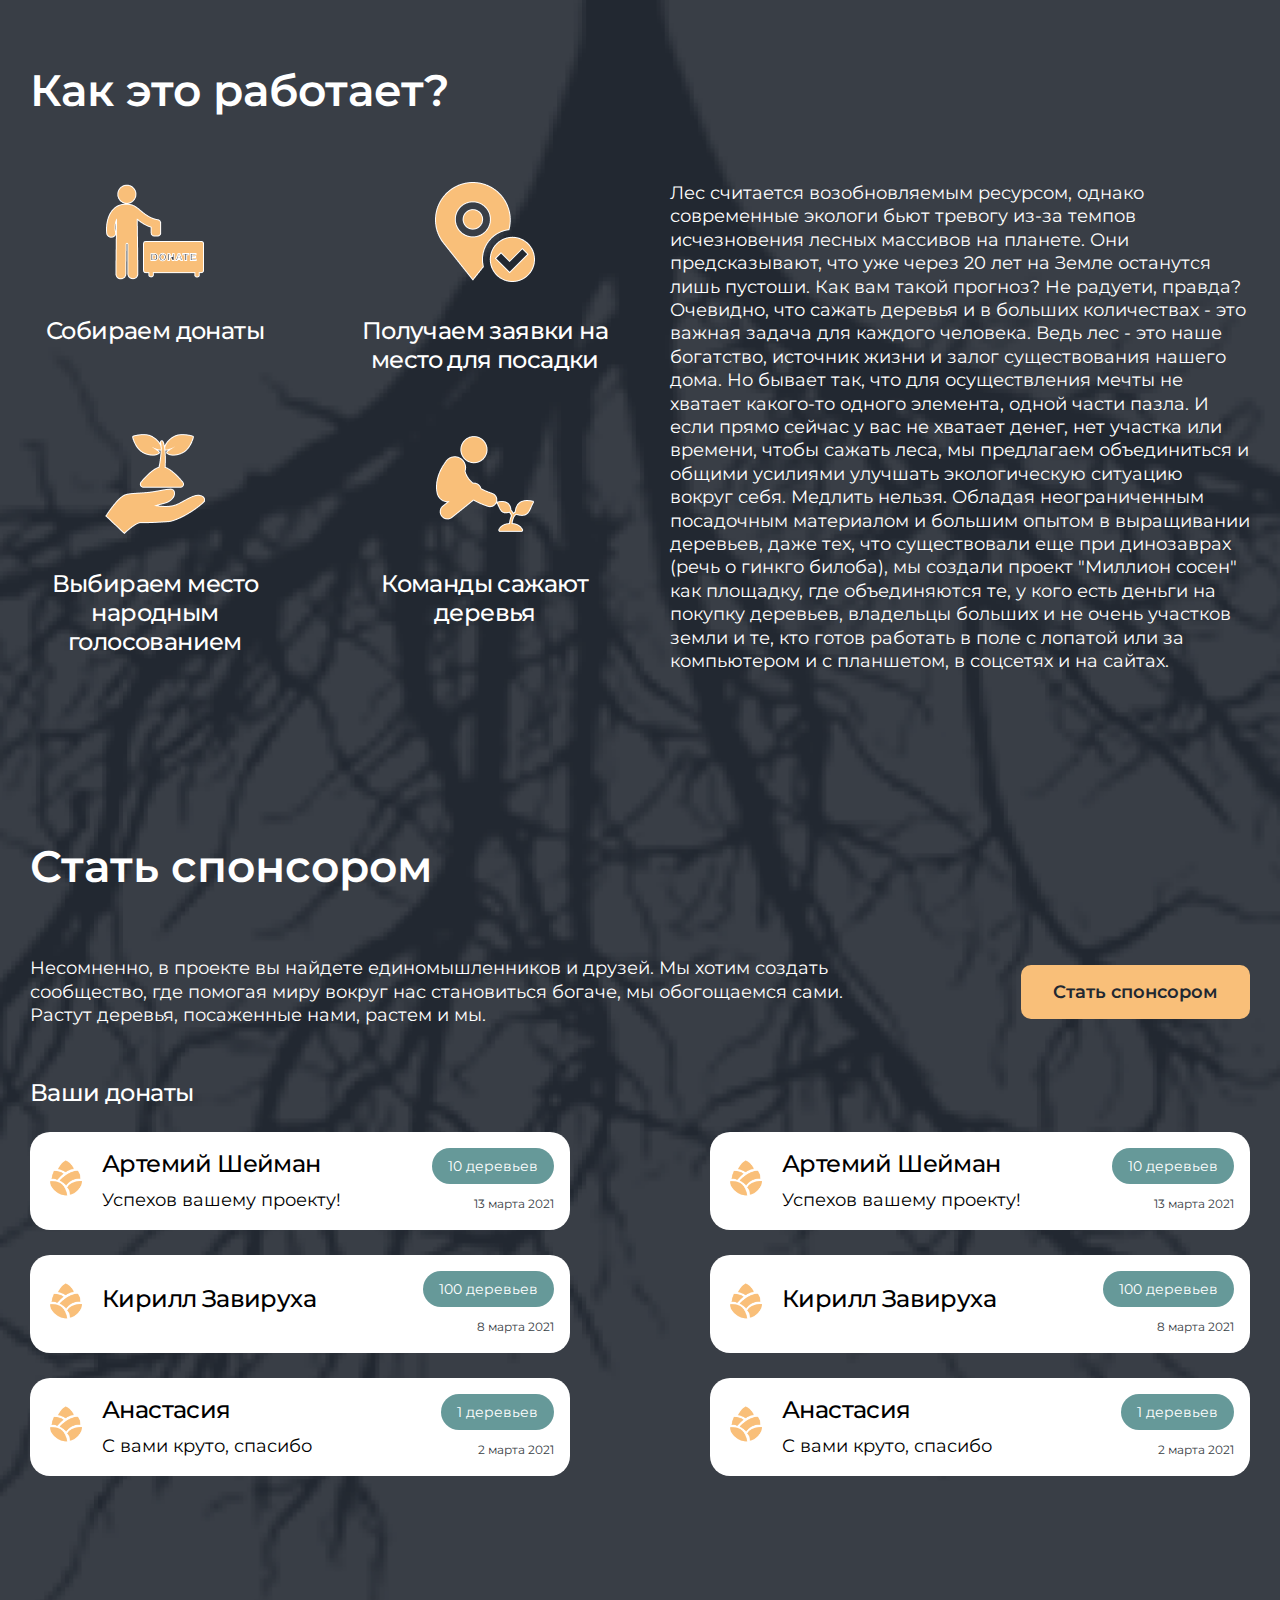
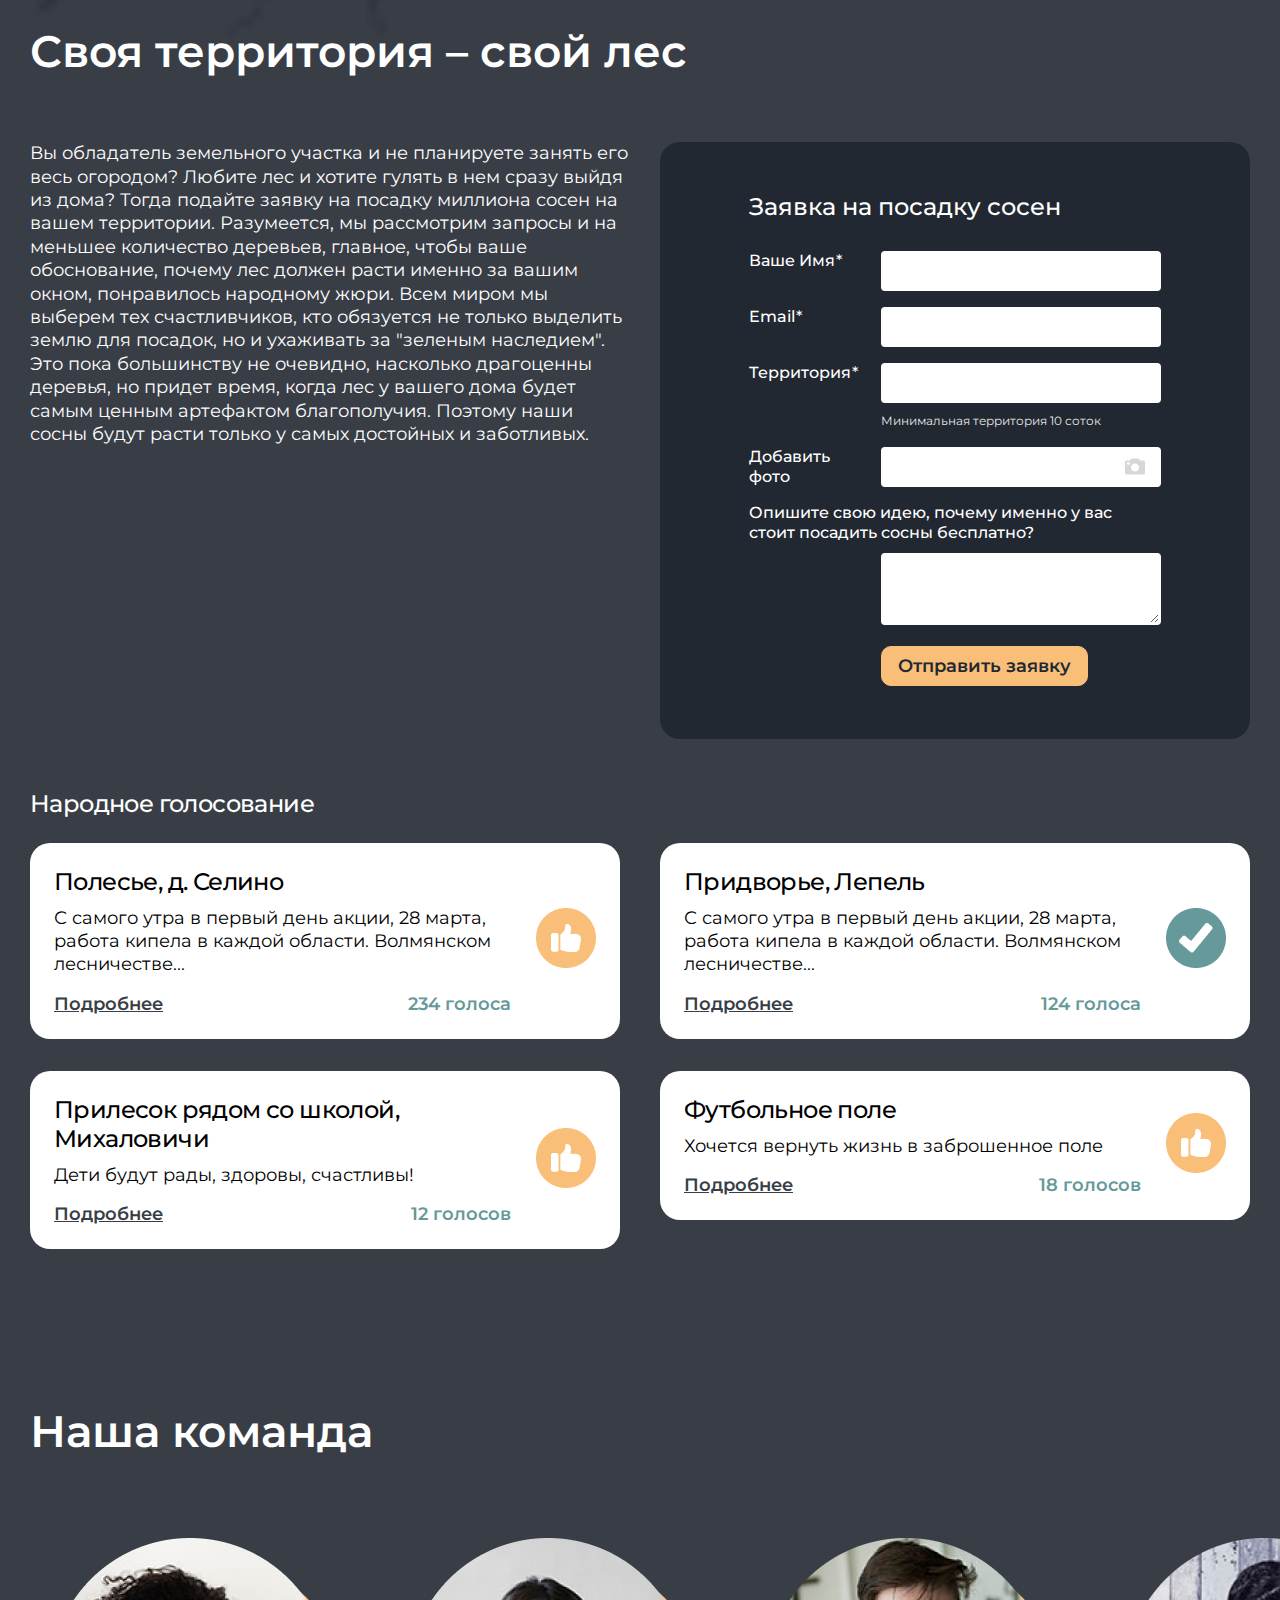
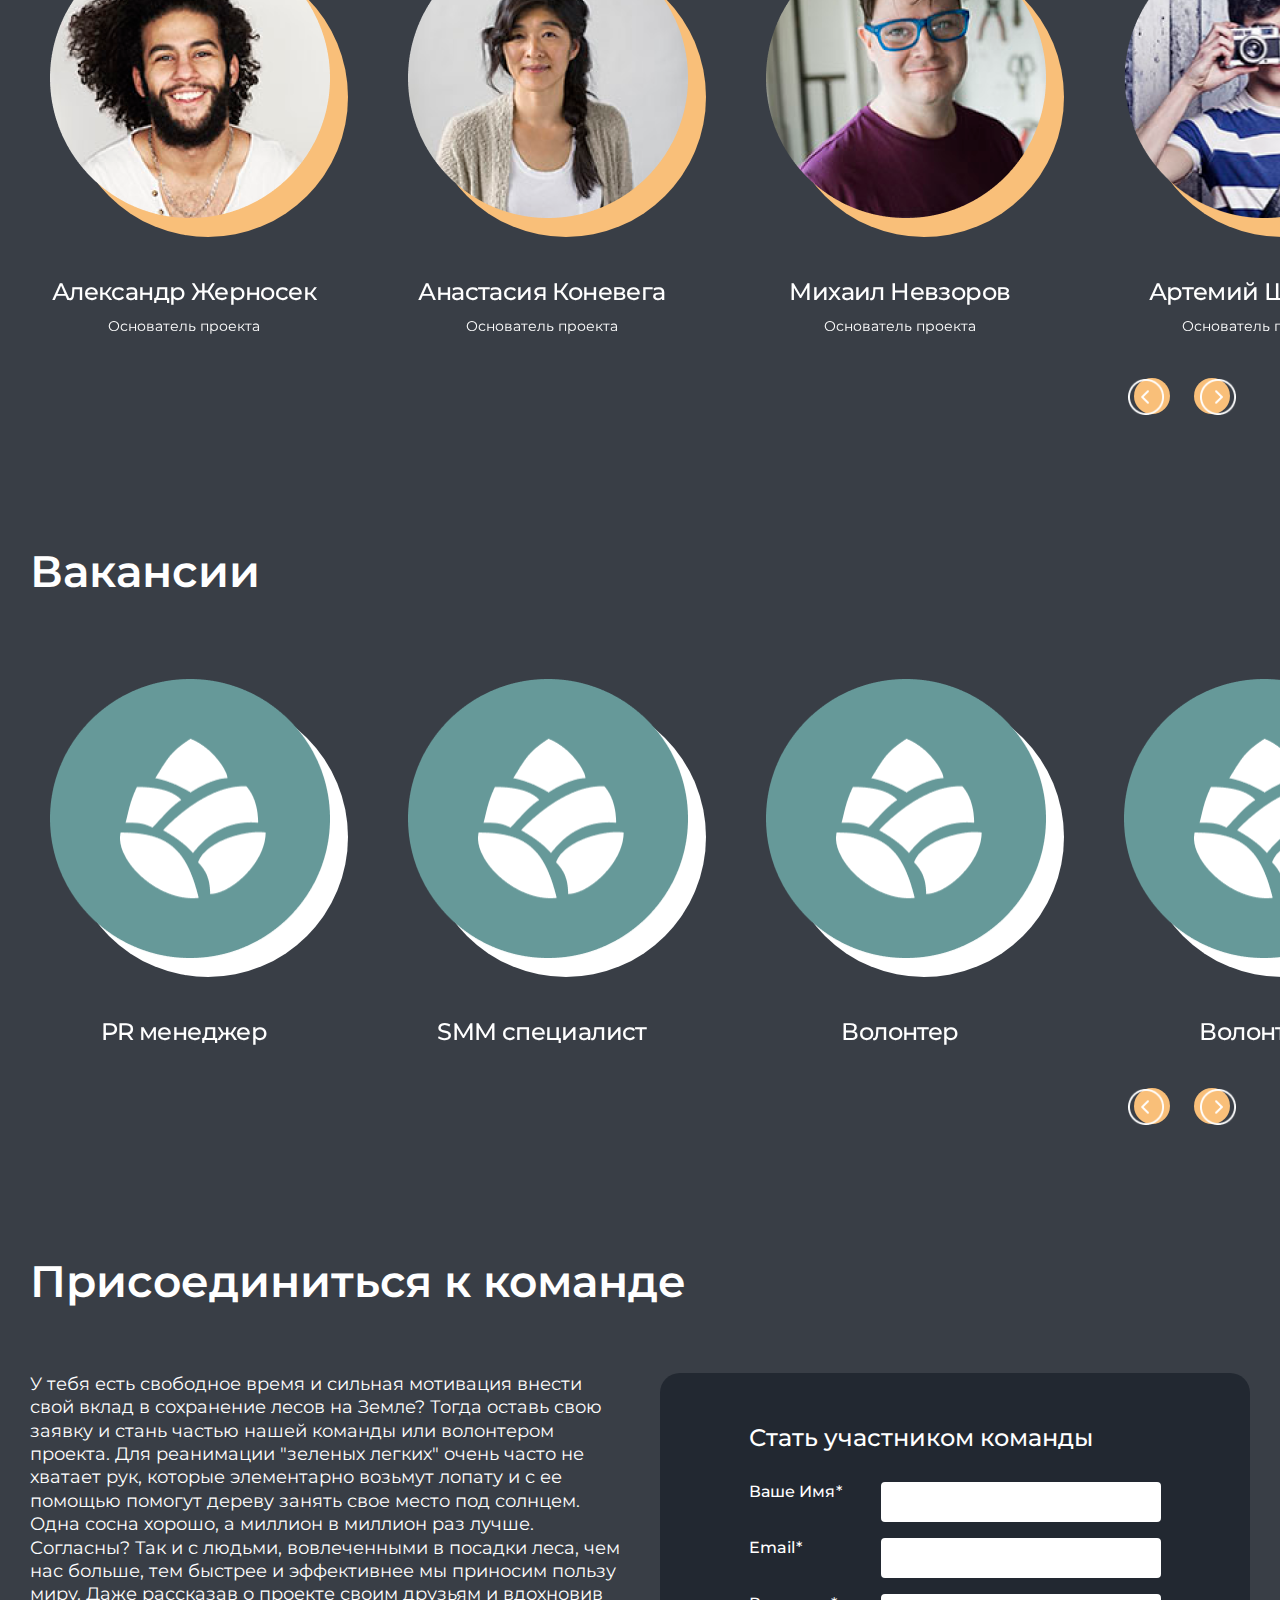
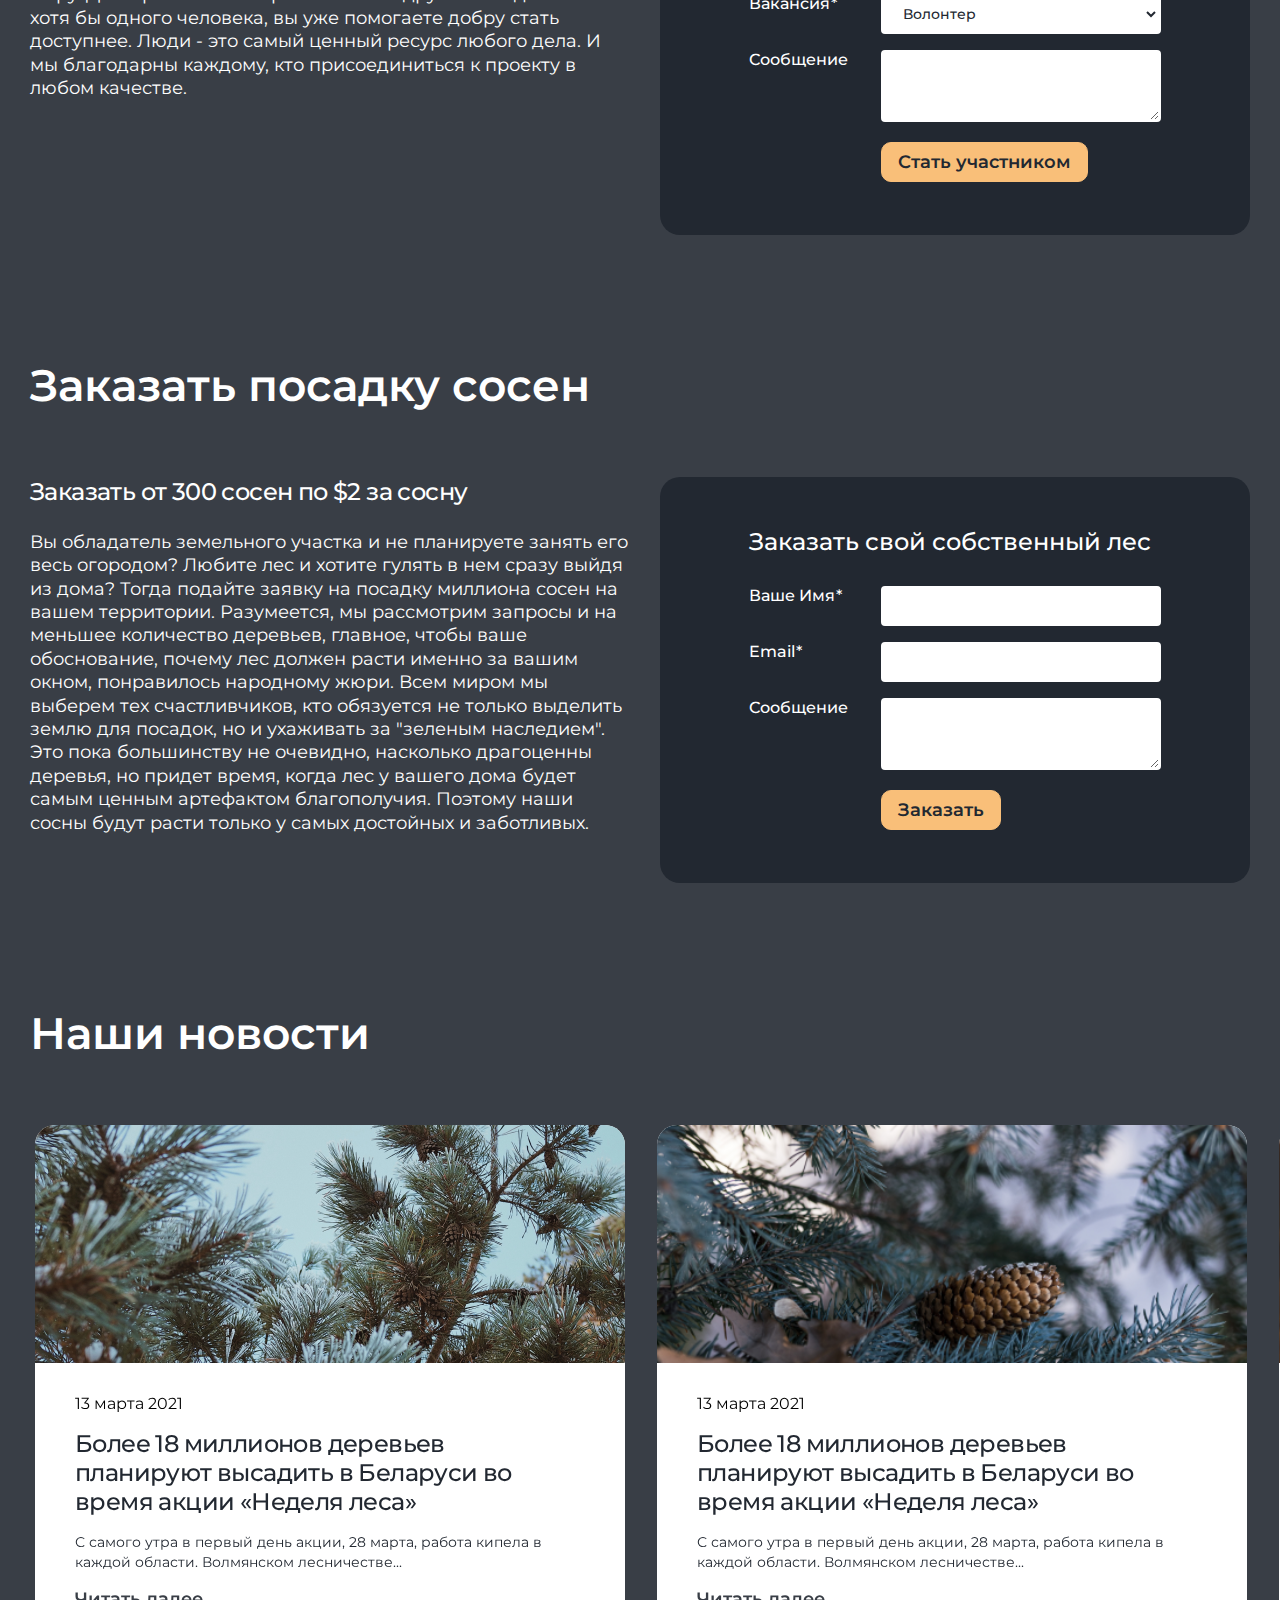
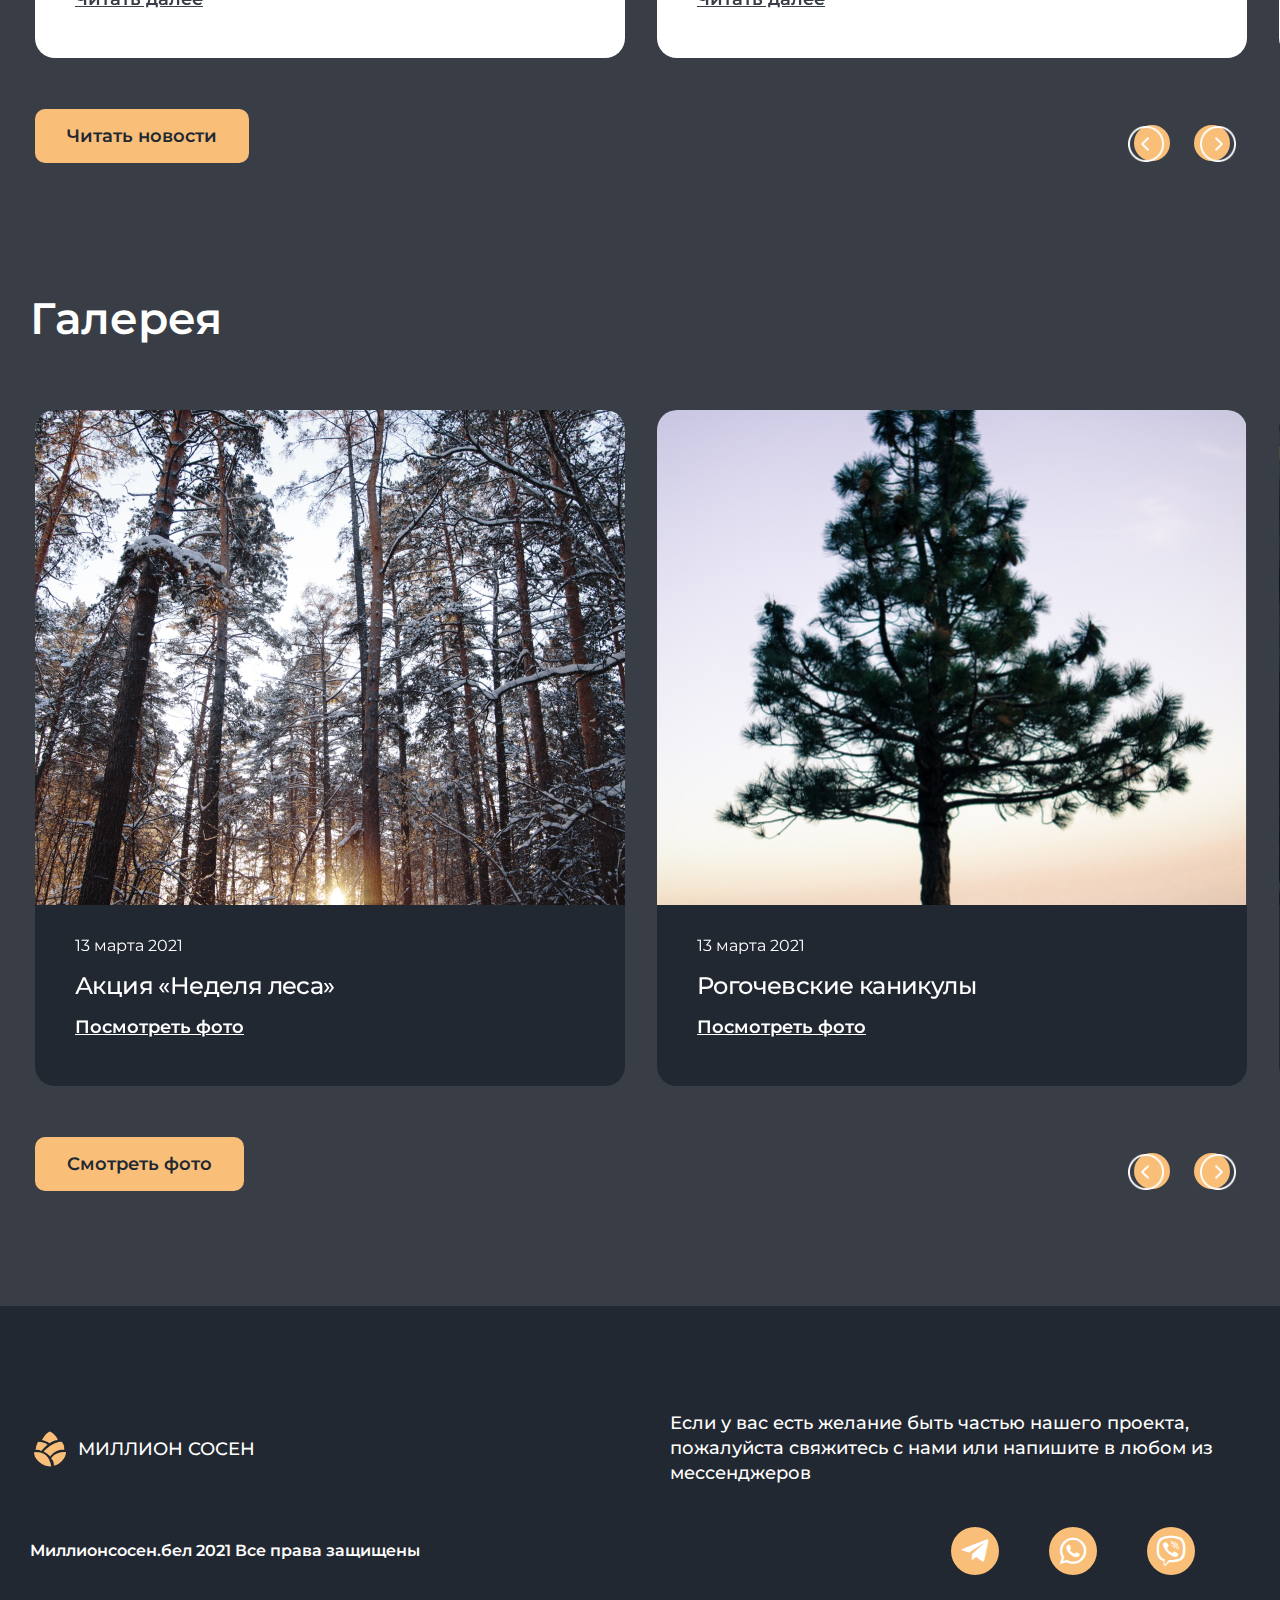
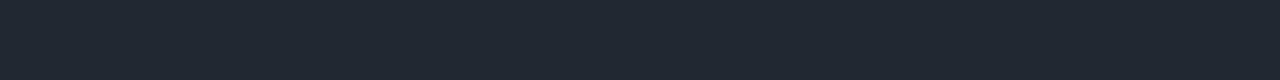
==== commit f1552f03: "Desktop complete 2" ====
--- a/index.html
+++ b/index.html
@@ -196,55 +196,44 @@
 						<div class="form-block-form">
 						
 							<div class="form-title-parent">
-								<h4 class="form-title">Оставить заявку</h4>
+								<h4 class="form-title">Стать спонсором</h4>
 							</div>
 
 							<form action="" class="contact-form form" method="post">
 
-								<div class="form-item">
-
-									<div class="form-label-parent">
-										<label for="name-input" class="required-label form-label">Ваше Имя</label>
-									</div>
-
-									<div class="form-info">
-										<input id="name-input" name="name" type="text" class="form-input">
-										<div class="form-error">
-											<p class="form-error-text">
-												Пожалуйста заполните это поле
-											</p>
-										</div>
-									</div>
-								</div>
-
-								<div class="form-item">
-
-									<div class="form-label-parent">
-										<label for="email-input" class="required-label form-label">Email</label>
-									</div>
-									
-									<div class="form-info">
-										<input id="email-input" name="email" type="email" class="form-input">
-										<div class="form-error">
-											<p class="form-error-text">
-												Пожалуйста введите Вашу почту
-											</p>
-										</div>
-									</div>
-								</div>
-
-								<div class="form-item">
-
-									<div class="form-label-parent">
-										<label for="theme-input" class="required-label form-label">Тема</label>
-									</div>
-									
+								<div class="form-item form-item-lg">
+										
+									<div class="form-info radion-form-info">
+										<div class="radion-item">
+											<input checked class="radio-input" id="radio-1" type="radio" name="amount">
+											<label class="radio-label" for="radio-1">5 сосен</label>
+										</div>
+										<div class="radion-item">
+											<input class="radio-input" id="radio-2" type="radio" name="amount">
+											<label class="radio-label" for="radio-2">10 сосен</label>
+										</div>
+										<div class="radion-item">
+											<input class="radio-input" id="radio-3" type="radio" name="amount">
+											<label class="radio-label" for="radio-3">50 сосен</label>
+										</div>
+										<div class="radion-item">
+											<input class="radio-input" id="radio-4" type="radio" name="amount">
+											<label class="radio-label" for="radio-4">100 сосен</label>
+										</div>
+									</div>
+
+								</div>
+
+								<div class="form-item form-item-lg">
+										
+
+
 									<div class="form-info">
 										<select id="theme-input" name="theme" class="form-input form-select">
-	                                        <option value="member">Участник</option>
-	                                        <option value="volunteer">Волонтер</option>
-	                                        <option value="owner">Владелец</option>
-	                                        <option value="customer">Покупатель</option>
+	                                        <option>Ваш вариант</option>
+	                                        <option value="Волонтер">Волонтер</option>
+	                                        <option value="PR менеджер">PR менеджер</option>
+	                                        <option value="SMM специалист">SMM специалист</option>
 										</select>
 										<div class="form-error">
 											<p class="form-error-text">
@@ -252,21 +241,40 @@
 											</p>
 										</div>
 									</div>
+
+								</div>
+
+
+								<div class="form-item with-checkbox">
+
+									<div class="form-label-parent">
+										<label for="name-input" class="form-label">Ваше Имя</label>
+									</div>
+
+									<div class="form-info">
+										<input id="name-input" name="name" type="text" class="form-input">
+										<div class="form-item-check">
+											<input id="name-check" type="checkbox" name="anonim" class="form-checkbox">
+											<label class="checkbox-label" for="name-check">Отправить анонимно</label>
+										</div>
+									</div>
 								</div>
 
 								<div class="form-item">
 
 									<div class="form-label-parent">
-										<label for="form-message" class="form-label">Сообщение</label>
+										<label class="form-label">Сообщение</label>
 									</div>
 									
 									<div class="form-info">
-										<textarea name="message" id="form-message" class="form-input form-textarea"></textarea>
-									</div>
-								</div>
-
+										<input name="messsage" type="text" class="form-input">
+									</div>
+								</div>
+								<br>
 								<div class="form-btn-parent">
-									<button type="submit" class="main-btn form-btn">Отправить</button>
+									<button name="contact-form-btn" type="submit" class="main-btn form-btn">
+										Перейти к оплате
+									</button>
 								</div>
 
 							</form>
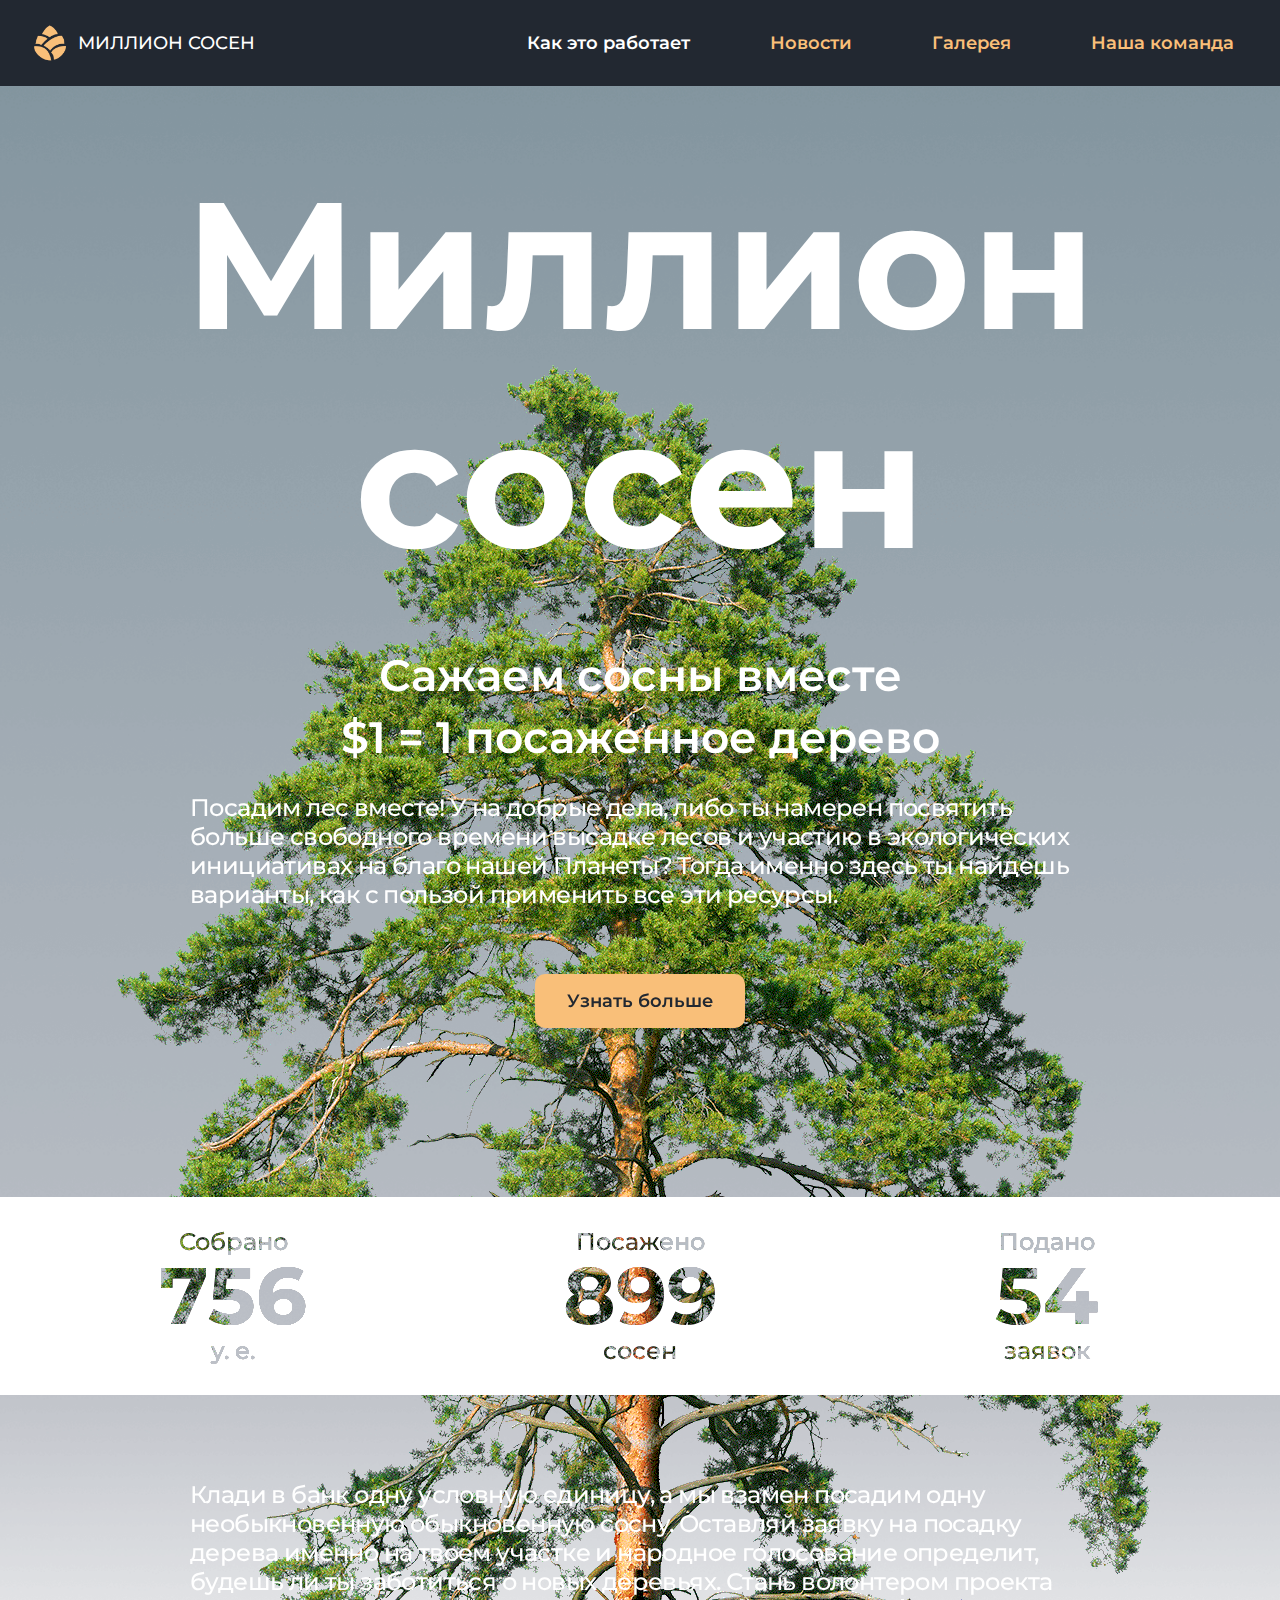
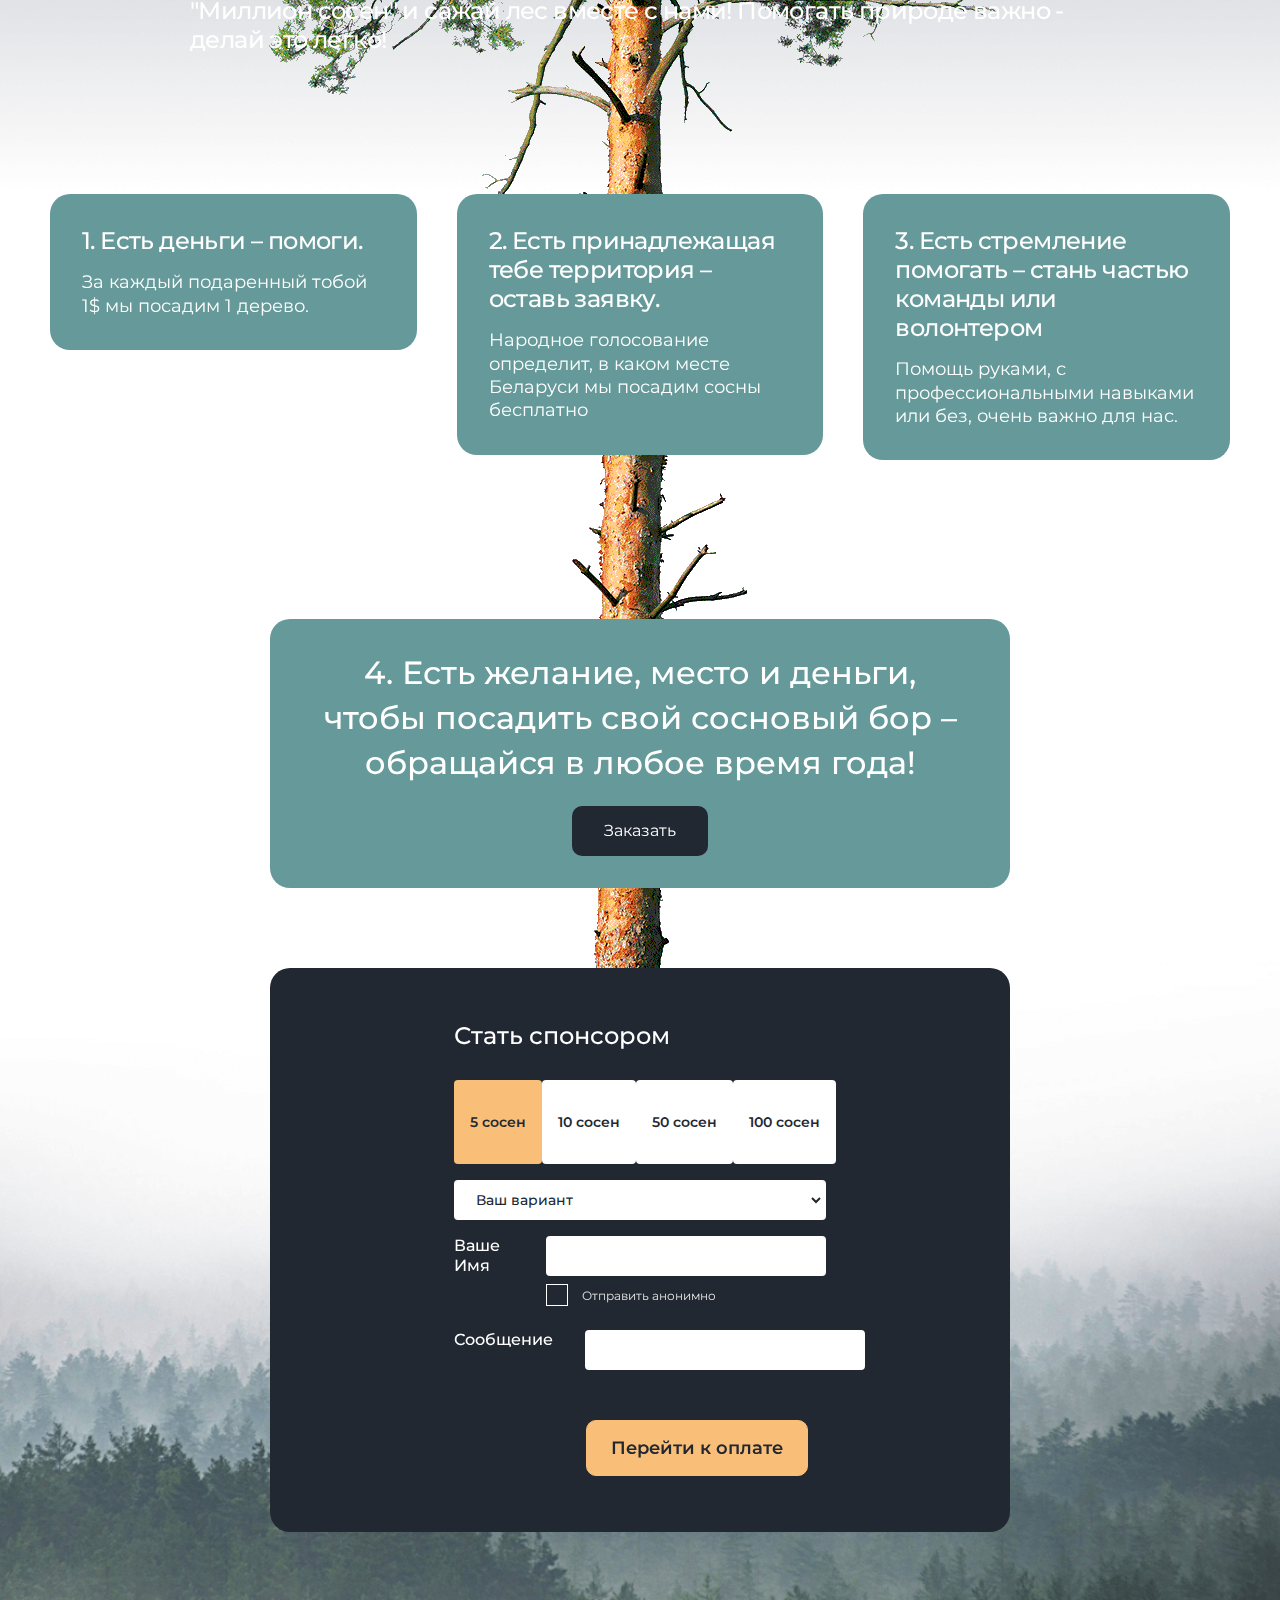
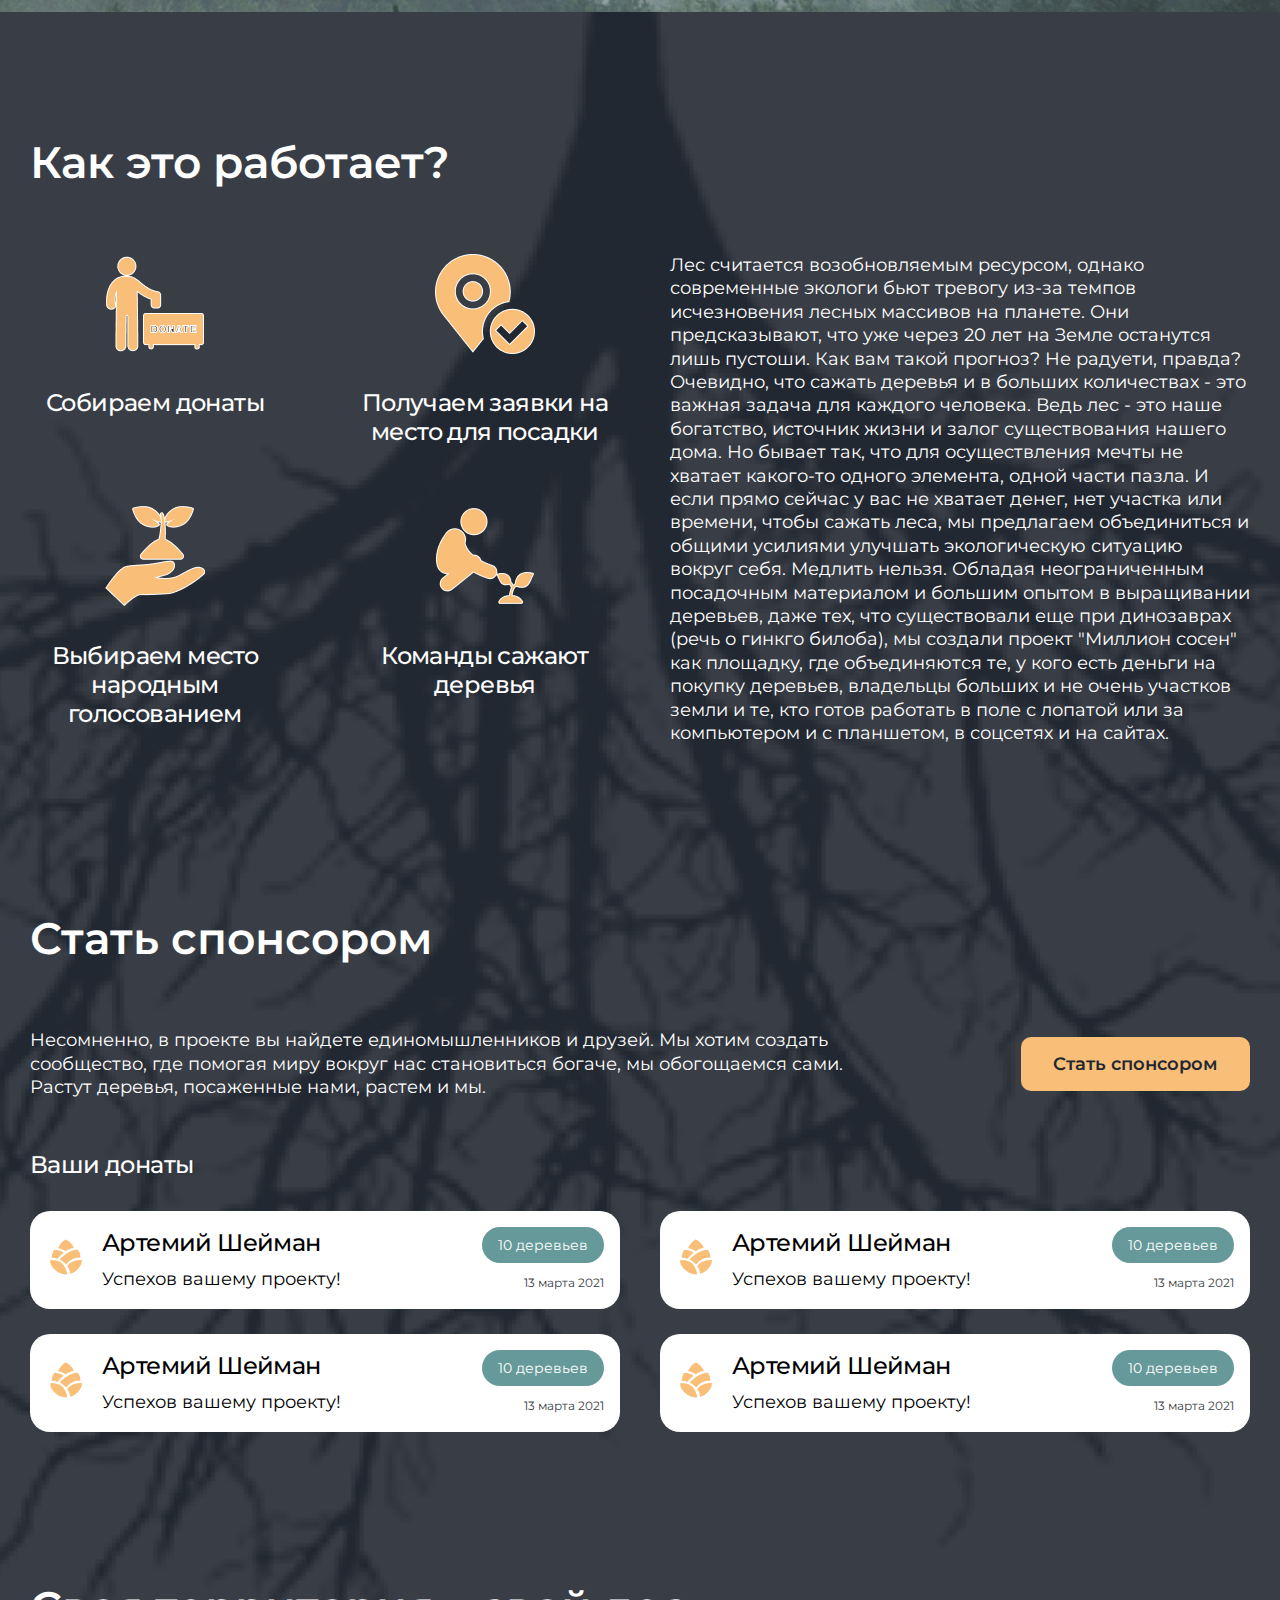
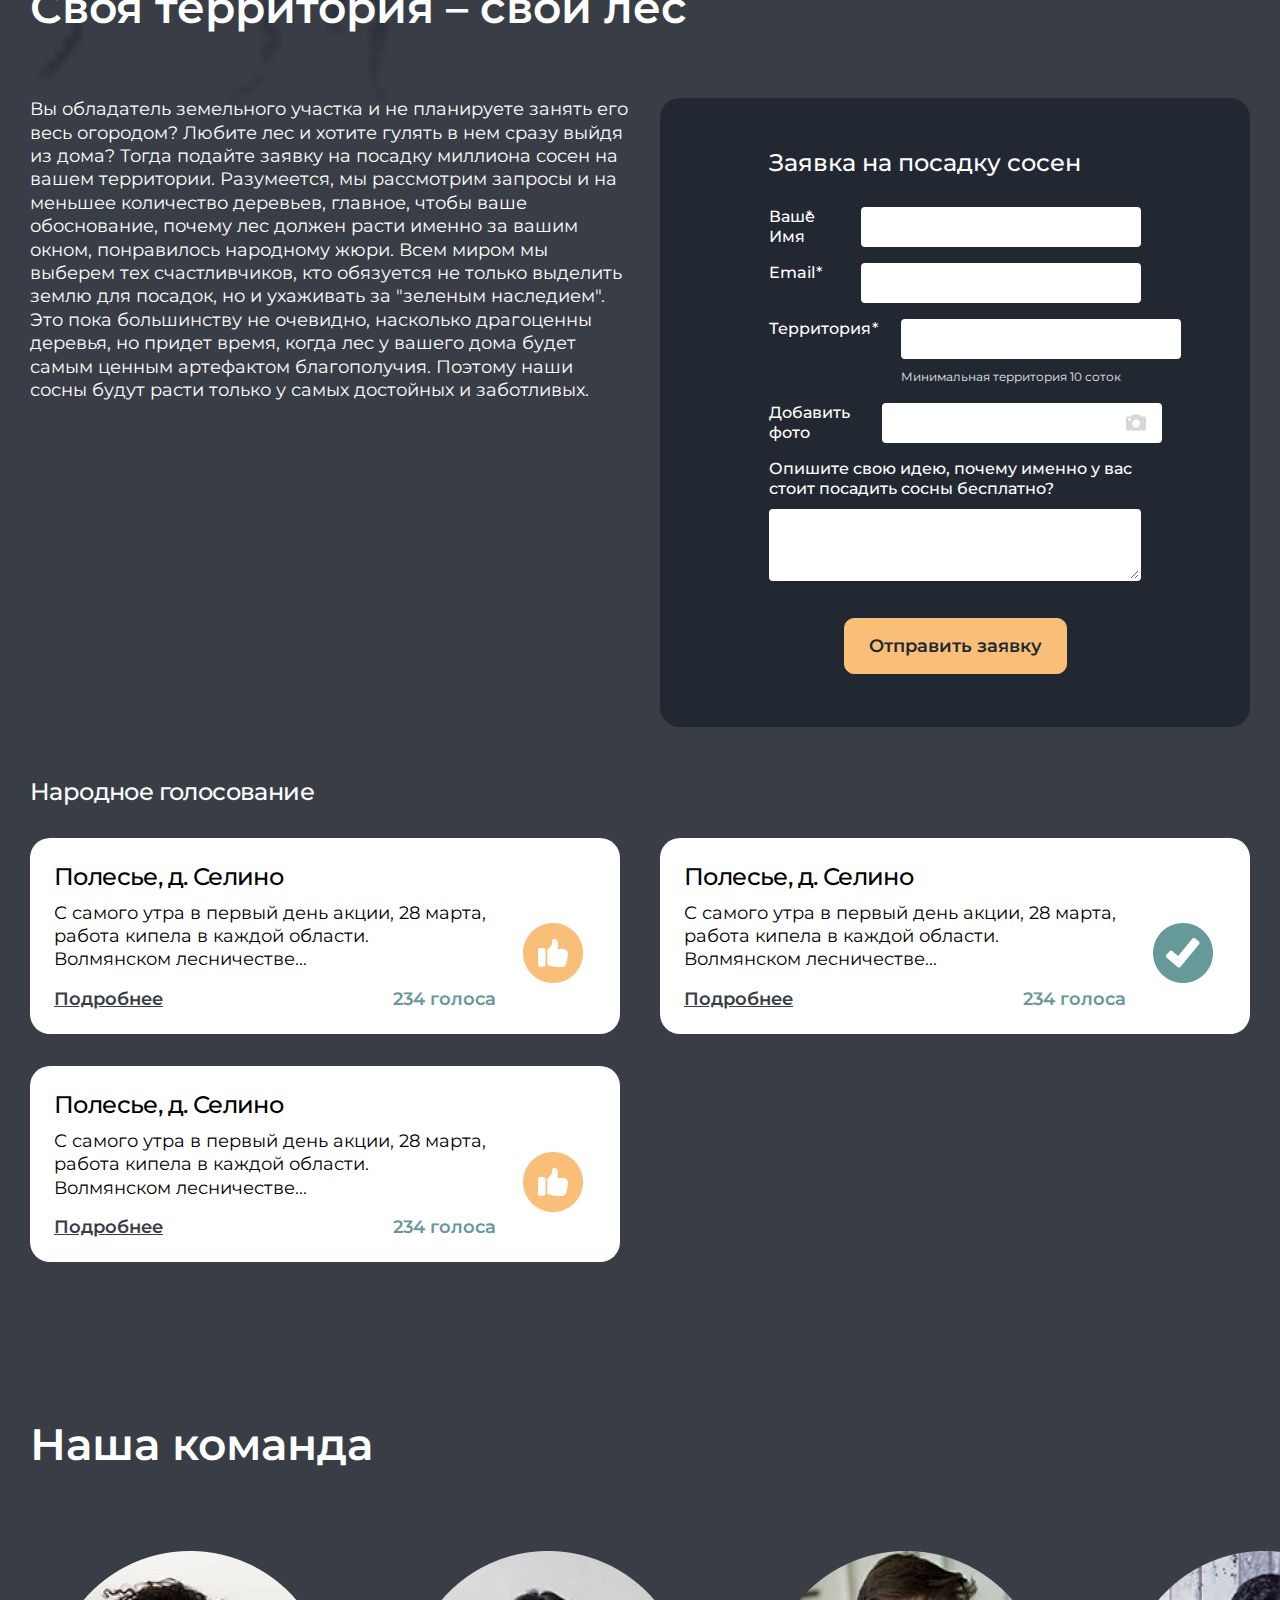
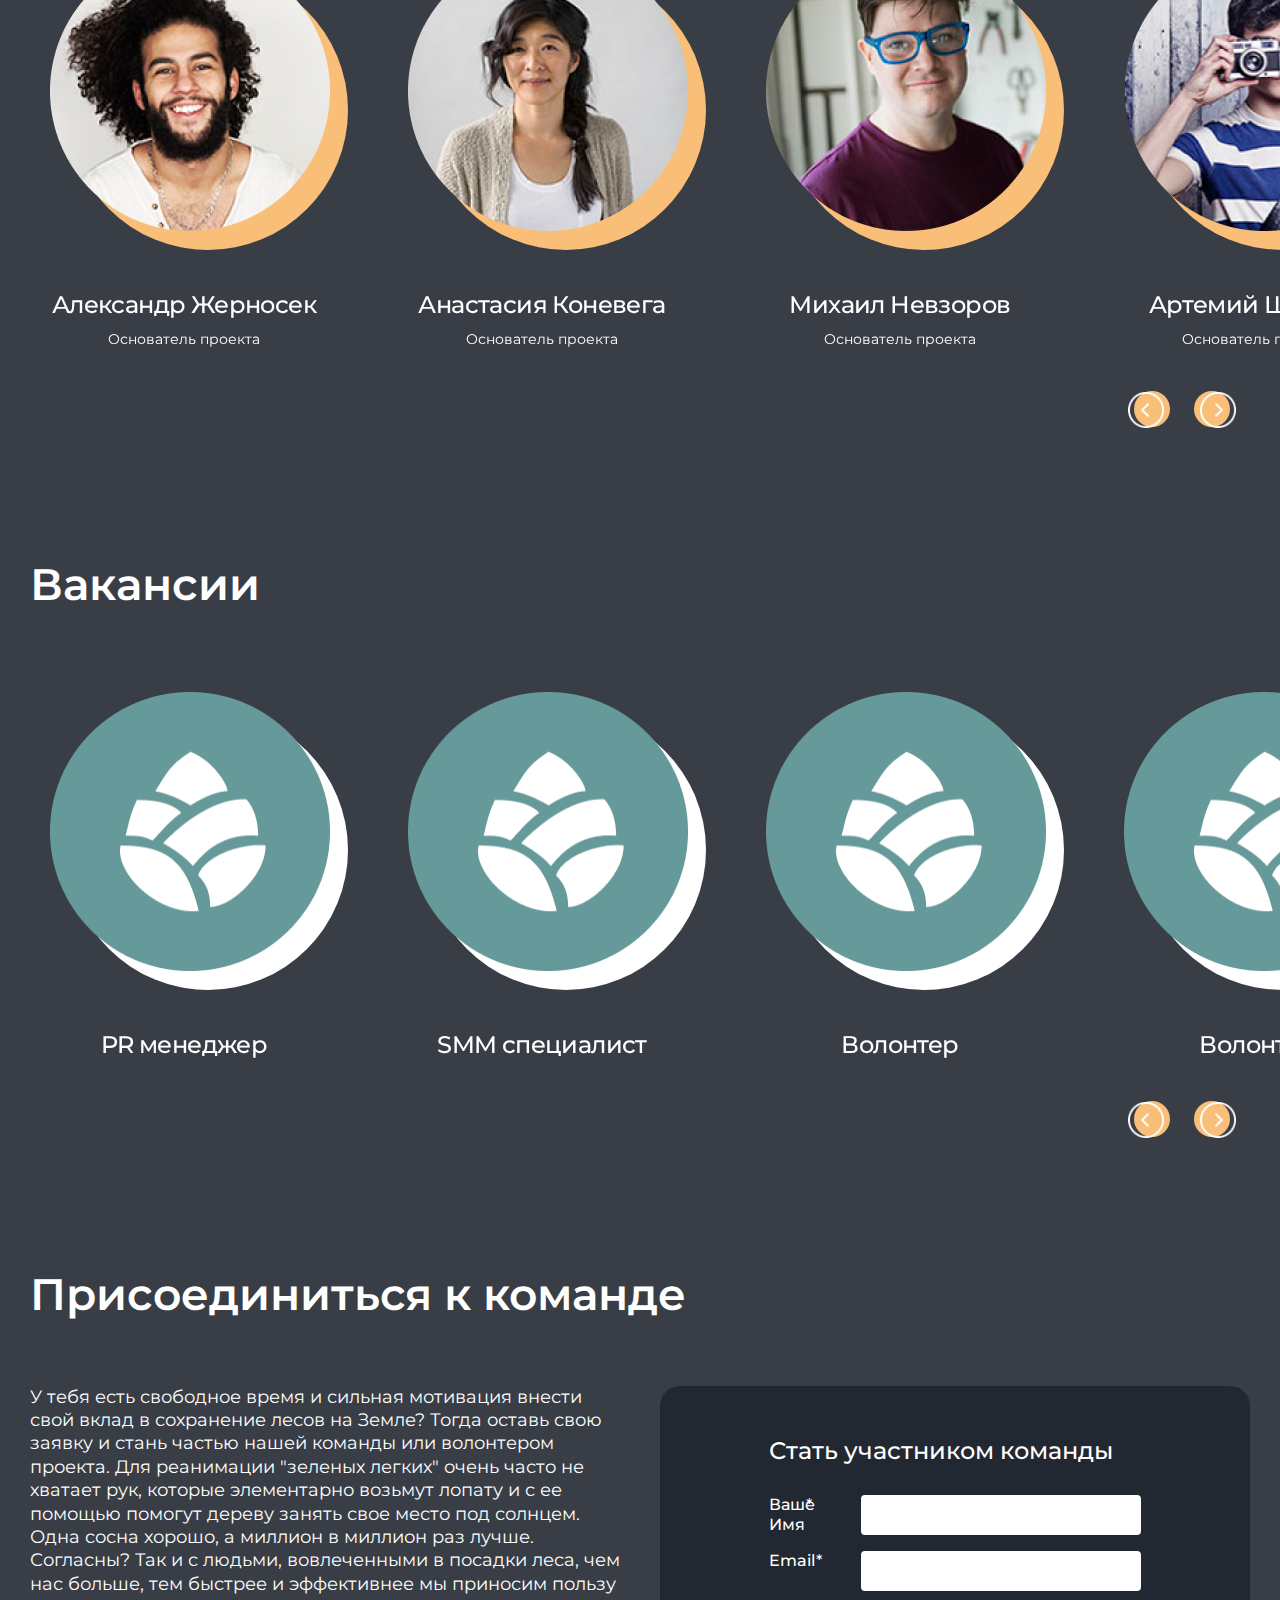
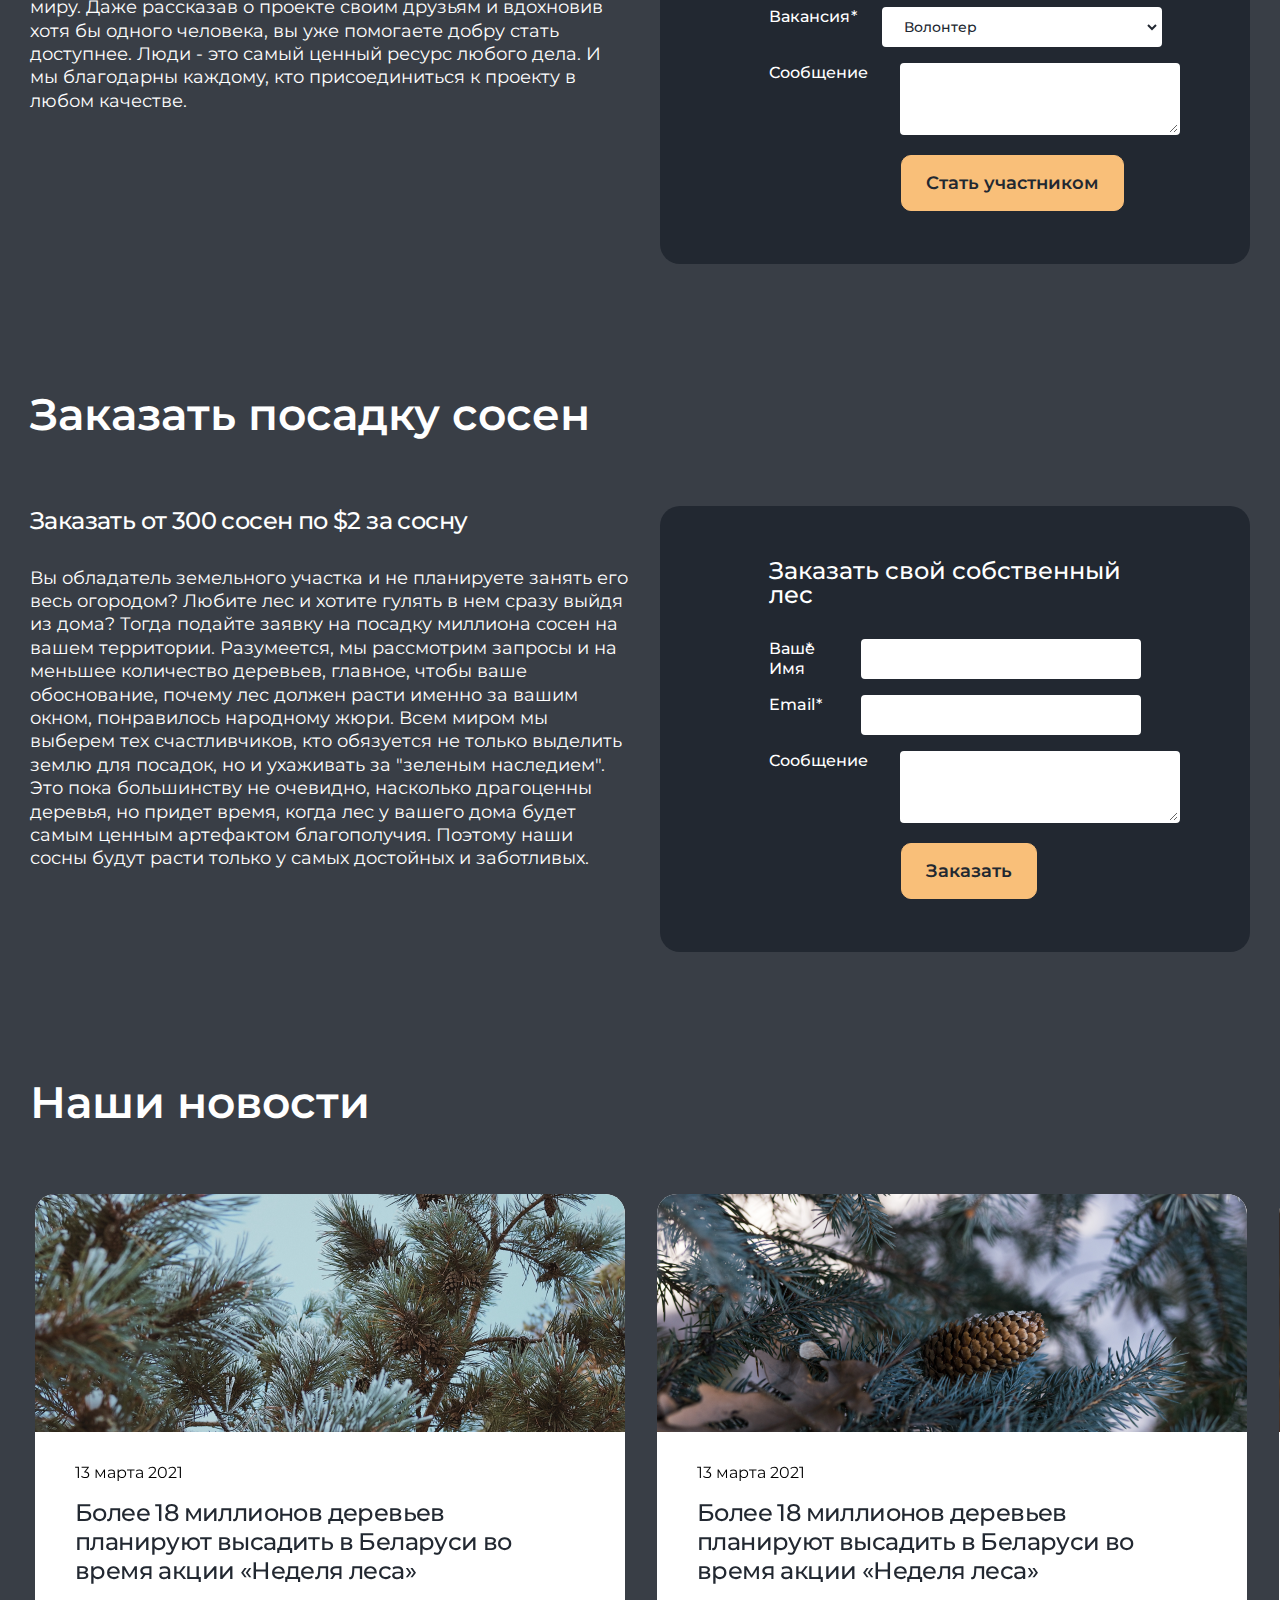
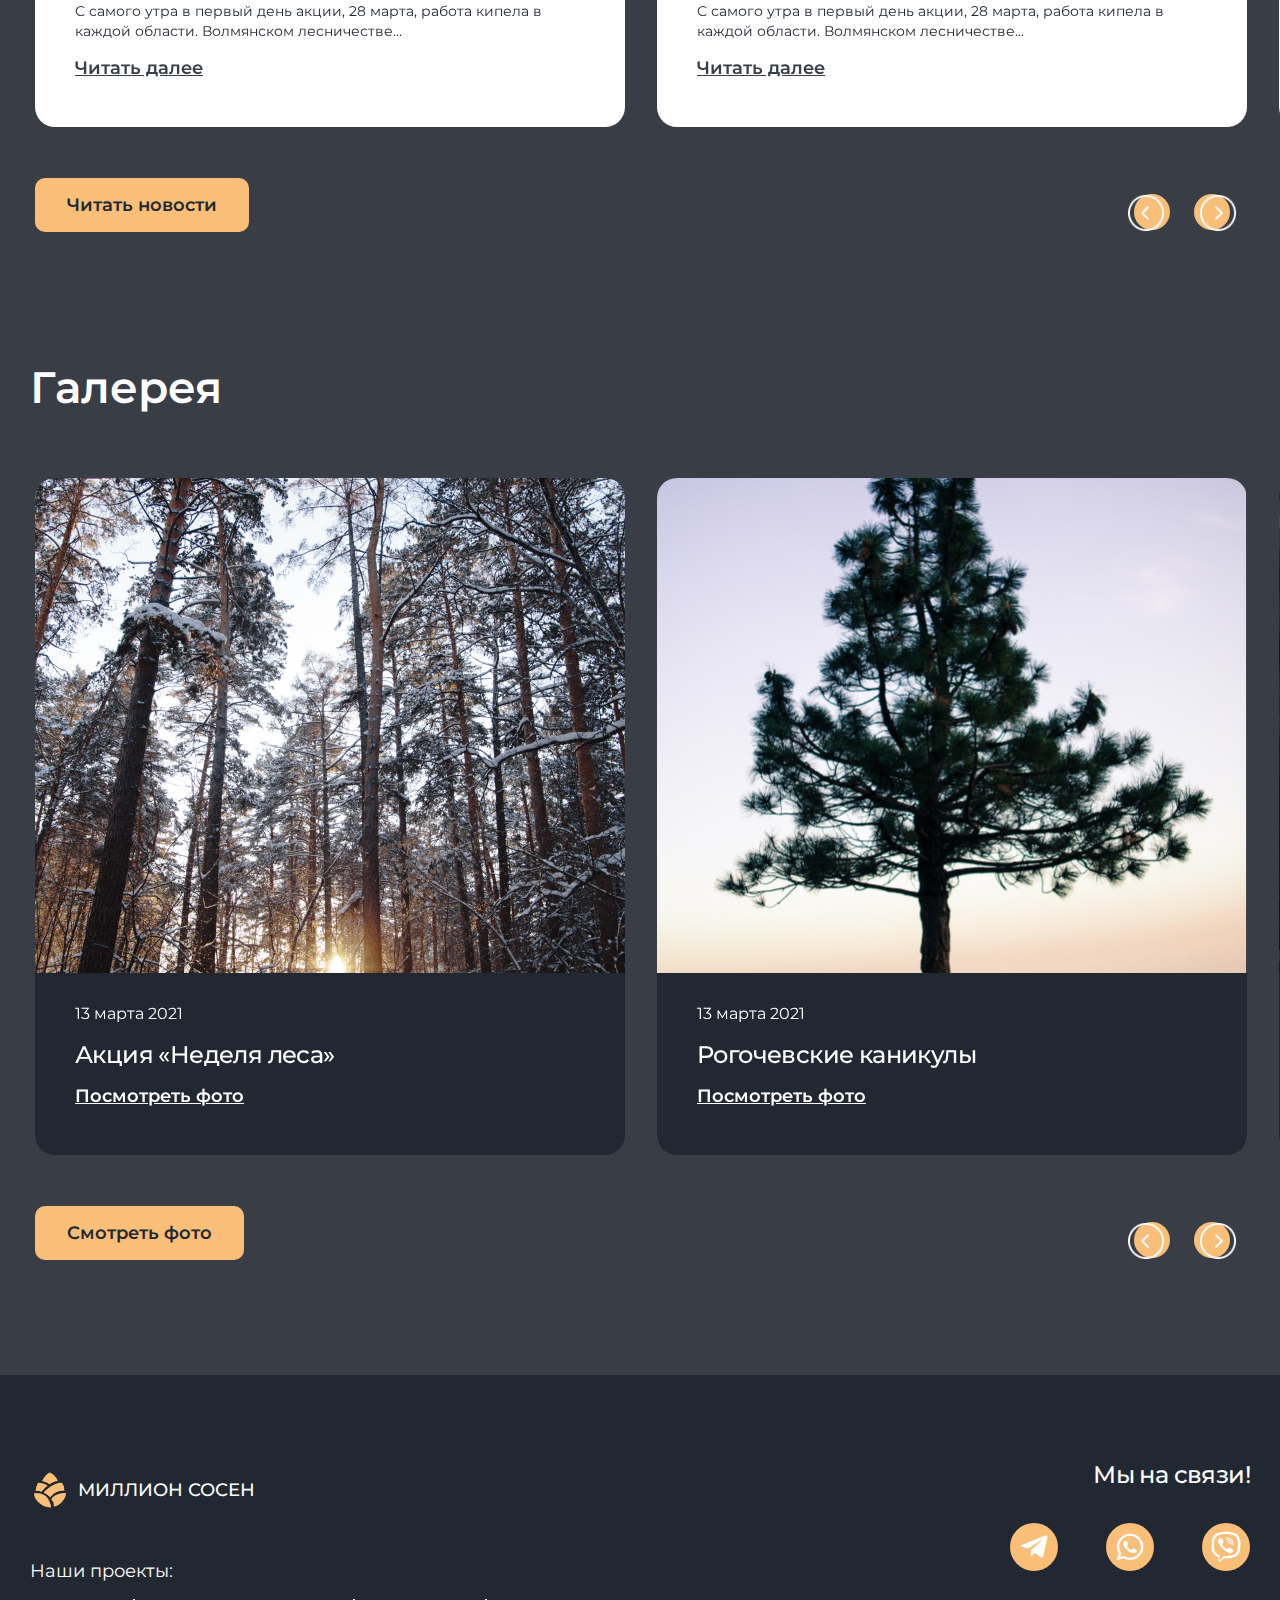
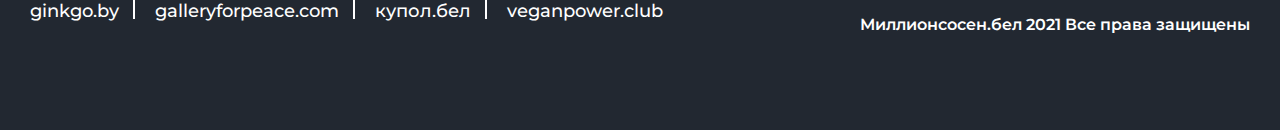
==== commit a312050c: "Complete adaptive html/css" ====
--- a/index.html
+++ b/index.html
@@ -41,6 +41,13 @@
 							<li><a href="#" class="navigation-link">Наша команда</a></li>
 						</ul>
 					</div>
+
+					<div class="menu-burger">
+						<span class="menu-span"></span>
+						<span class="menu-span"></span>
+						<span class="menu-span"></span>
+					</div>
+
 				</div>
 			</div>
 
@@ -49,244 +56,268 @@
 	</header>
 
 
+	<div class="menu-sm">
+		<div class="wrapper">
+			<ul class="navigation-list">
+				<li><a href="#" class="navigation-link active">Как это работает</a></li>
+				<li><a href="#" class="navigation-link">Новости</a></li>
+				<li><a href="#" class="navigation-link">Галерея</a></li>
+				<li><a href="#" class="navigation-link">Наша команда</a></li>
+			</ul>
+		</div>
+	</div>
+
+
 	<div class="body">
 
-		<section id="banner">
+		<div class="body-top">
+
+			<section id="banner">
+				
+				<div class="wrapper">
+
+					<div class="banner-parent">
+
+						<div class="banner-title-parent">
+							<h1 class="banner-title banner-title">Миллион <br> cосен</h1>
+						</div>
+
+						<div class="banner-info">
+							<p class="banner-text">
+								Сажаем сосны вместе <br> $1 = 1 посаженное дерево
+							</p>
+							<p class="simple-desc banner-desc">
+								Посадим лес вместе! У  на добрые дела, 
+								либо ты намерен посвятить больше свободного 
+								времени высадке лесов и участию в экологических 
+								инициативах на благо нашей Планеты? Тогда именно 
+								здесь ты найдешь варианты, как с пользой применить 
+								все эти ресурсы.
+							</p>
+						</div>
+
+						<div class="banner-action">
+							<button data-scroll="true" class="main-btn banner-btn">
+								Узнать больше
+							</button>
+						</div>
+
+					</div>
+
+				</div>
+			</section>
+
+			<section id="info-block">
+				
+				<div class="wrapper">
+					<div class="info-block-parent">
+
+						<div class="info-block-item">
+							<p>Собрано</p>
+							<h3 class="count-number info-block-count">756</h3>
+							<p>у. е.</p>
+						</div>
+
+						<div class="info-block-item">
+							<p>Посажено</p>
+							<h3 class="count-number info-block-count">899</h3>
+							<p>сосен</p>
+						</div>
+
+						<div class="info-block-item">
+							<p>Подано</p>
+							<h3 class="count-number info-block-count">54</h3>
+							<p>заявок</p>
+						</div>
+
+					</div>
+				</div>
+			</section>
+
+			<section id="info-desc">
+				<div class="wrapper">
+					<p class="simple-desc">
+						Клади в банк одну условную единицу, 
+						а мы взамен посадим одну необыкновенную обыкновенную сосну. 
+						Оставляй заявку на посадку дерева именно на твоем участке и народное голосование определит, 
+						будешь ли ты заботиться о новых деревьях. Стань волонтером проекта "Миллион сосен"  и сажай лес вместе с нами! 
+						Помогать природе важно - делай это легко!
+					</p>
+				</div>
+			</section>
+
+			<section id="cards">
+				
+				<div class="wrapper">
+					<div class="cards">
+
+						<div class="card-item">
+							<div class="card-title-parent">
+								<h4 class="card-title">1. Есть деньги – помоги.</h4>
+							</div>
+							<div class="card-info">
+								<p class="card-text">За каждый подаренный тобой 1$ мы посадим 1 дерево. </p>
+							</div>
+							<div class="card-btn-parent">
+								<button data-scroll="true" class="main-btn card-btn">Стать участником</button>
+							</div>
+						</div>
+
+						<div class="card-item">
+							<div class="card-title-parent">
+								<h4 class="card-title">2. Есть принадлежащая тебе территория – оставь заявку.</h4>
+							</div>
+							<div class="card-info">
+								<p class="card-text">Народное голосование определит, в каком месте Беларуси мы посадим сосны бесплатно</p>
+							</div>
+							<div class="card-btn-parent">
+								<button data-scroll="true" class="main-btn card-btn">Стать участником</button>
+							</div>
+						</div>
+
+						<div class="card-item">
+							<div class="card-title-parent">
+								<h4 class="card-title">3. Есть стремление помогать  – стань частью команды или волонтером</h4>
+							</div>
+							<div class="card-info">
+								<p class="card-text">Помощь руками, с профессиональными навыками или без, очень важно для нас.</p>
+							</div>
+							<div class="card-btn-parent">
+								<button data-scroll="true" class="main-btn card-btn">Стать участником</button>
+							</div>
+						</div>
+
+					</div>
+				</div>
+			</section>
+
+			<div class="bg-sosna parallax"></div>
+
+		</div>
+
+		<div class="body-bottom">
 			
-			<div class="wrapper">
-
-				<div class="banner-parent">
-
-					<div class="banner-title-parent">
-						<h1 class="banner-title banner-title">Миллион <br> cосен</h1>
-					</div>
-
-					<div class="banner-info">
-						<p class="banner-text">
-							Сажаем сосны вместе <br> $1 = 1 посаженное дерево
-						</p>
-						<p class="simple-desc banner-desc">
-							Посадим лес вместе! У  на добрые дела, 
-							либо ты намерен посвятить больше свободного 
-							времени высадке лесов и участию в экологических 
-							инициативах на благо нашей Планеты? Тогда именно 
-							здесь ты найдешь варианты, как с пользой применить 
-							все эти ресурсы.
-						</p>
-					</div>
-
-					<div class="banner-action">
-						<button data-scroll="true" class="main-btn banner-btn">
-							Узнать больше
-						</button>
-					</div>
-
-				</div>
-
-			</div>
-		</section>
-
-		<section id="info-block">
-			
-			<div class="wrapper">
-				<div class="info-block-parent">
-
-					<div class="info-block-item">
-						<p>Собрано</p>
-						<h3 class="count-number info-block-count">756</h3>
-						<p>у. е.</p>
-					</div>
-
-					<div class="info-block-item">
-						<p>Посажено</p>
-						<h3 class="count-number info-block-count">899</h3>
-						<p>сосен</p>
-					</div>
-
-					<div class="info-block-item">
-						<p>Подано</p>
-						<h3 class="count-number info-block-count">54</h3>
-						<p>заявок</p>
-					</div>
-
-				</div>
-			</div>
-		</section>
-
-		<section id="info-desc">
-			<p class="simple-desc">
-				Клади в банк одну условную единицу, 
-				а мы взамен посадим одну необыкновенную обыкновенную сосну. 
-				Оставляй заявку на посадку дерева именно на твоем участке и народное голосование определит, 
-				будешь ли ты заботиться о новых деревьях. Стань волонтером проекта "Миллион сосен"  и сажай лес вместе с нами! 
-				Помогать природе важно - делай это легко!
-			</p>
-		</section>
-
-		<section id="cards">
-			
-			<div class="wrapper">
-				<div class="cards">
-
-					<div class="card-item">
-						<div class="card-title-parent">
-							<h4 class="card-title">1. Есть деньги – помоги.</h4>
-						</div>
-						<div class="card-info">
-							<p class="card-text">За каждый подаренный тобой 1$ мы посадим 1 дерево. </p>
-						</div>
-						<div class="card-btn-parent">
-							<button data-scroll="true" class="main-btn card-btn">Стать участником</button>
-						</div>
-					</div>
-
-					<div class="card-item">
-						<div class="card-title-parent">
-							<h4 class="card-title">2. Есть принадлежащая тебе территория – оставь заявку.</h4>
-						</div>
-						<div class="card-info">
-							<p class="card-text">Народное голосование определит, в каком месте Беларуси мы посадим сосны бесплатно</p>
-						</div>
-						<div class="card-btn-parent">
-							<button data-scroll="true" class="main-btn card-btn">Стать участником</button>
-						</div>
-					</div>
-
-					<div class="card-item">
-						<div class="card-title-parent">
-							<h4 class="card-title">3. Есть стремление помогать  – стань частью команды или волонтером</h4>
-						</div>
-						<div class="card-info">
-							<p class="card-text">Помощь руками, с профессиональными навыками или без, очень важно для нас.</p>
-						</div>
-						<div class="card-btn-parent">
-							<button data-scroll="true" class="main-btn card-btn">Стать участником</button>
-						</div>
-					</div>
-
-				</div>
-			</div>
-		</section>
-
-		<section id="info-card">
-			
-			<div class="wrapper">
-				<div class="info-card-parent">
-
-					<div class="info-card-item">
-						<div class="info-card-info">
-							<p class="info-card-text">4. Есть желание, место и деньги, 
-								чтобы посадить свой сосновый бор – обращайся в 
-								любое время года!
-							</p>
-							<button class="main-btn card-btn">Заказать</button>
-						</div>
-					</div>
-
-				</div>
-			</div>
-		</section>
-
-		<section id="form-block">
-			
-			<div class="wrapper">
-				<div class="form-block-parent" id="form">
-
-					<div class="form-block-form-parent">
-						<div class="form-block-form">
+			<section id="info-card">
+				
+				<div class="wrapper">
+					<div class="info-card-parent">
+
+						<div class="info-card-item">
+							<div class="info-card-info">
+								<p class="info-card-text">4. Есть желание, место и деньги, 
+									чтобы посадить свой сосновый бор – обращайся в 
+									любое время года!
+								</p>
+								<button class="main-btn card-btn">Заказать</button>
+							</div>
+						</div>
+
+					</div>
+				</div>
+
+			</section>
+
+			<section id="form-block">
+				
+				<div class="wrapper">
+
+					<div class="form-block-parent" id="form">
+
+						<div class="form-block-form-parent">
+							<div class="form-block-form">
+							
+								<div class="form-title-parent">
+									<h4 class="form-title">Стать спонсором</h4>
+								</div>
+
+								<form action="" class="contact-form form" method="post">
+
+									<div class="form-item form-item-lg">
+											
+										<div class="form-info radio-form-info">
+											<div class="radio-item">
+												<input checked class="radio-input" id="radio-1" type="radio" name="amount">
+												<label class="radio-label" for="radio-1">5 сосен</label>
+											</div>
+											<div class="radio-item">
+												<input class="radio-input" id="radio-2" type="radio" name="amount">
+												<label class="radio-label" for="radio-2">10 сосен</label>
+											</div>
+											<div class="radio-item">
+												<input class="radio-input" id="radio-3" type="radio" name="amount">
+												<label class="radio-label" for="radio-3">50 сосен</label>
+											</div>
+											<div class="radio-item">
+												<input class="radio-input" id="radio-4" type="radio" name="amount">
+												<label class="radio-label" for="radio-4">100 сосен</label>
+											</div>
+										</div>
+
+									</div>
+
+									<div class="form-item form-item-lg">
+											
+
+
+										<div class="form-info">
+											<select id="theme-input" name="theme" class="form-input form-select">
+		                                        <option>Ваш вариант</option>
+		                                        <option value="Волонтер">Волонтер</option>
+		                                        <option value="PR менеджер">PR менеджер</option>
+		                                        <option value="SMM специалист">SMM специалист</option>
+											</select>
+											<div class="form-error">
+												<p class="form-error-text">
+													Пожалуйста выберите Вашу тему
+												</p>
+											</div>
+										</div>
+
+									</div>
+
+
+									<div class="form-item with-checkbox">
+
+										<div class="form-label-parent">
+											<label for="name-input" class="form-label">Ваше Имя</label>
+										</div>
+
+										<div class="form-info">
+											<input id="name-input" name="name" type="text" class="form-input">
+											<div class="form-item-check">
+												<input id="name-check" type="checkbox" name="anonim" class="form-checkbox">
+												<label class="checkbox-label" for="name-check">Отправить анонимно</label>
+											</div>
+										</div>
+									</div>
+
+									<div class="form-item">
+
+										<div class="form-label-parent">
+											<label class="form-label">Сообщение</label>
+										</div>
+										
+										<div class="form-info">
+											<input name="messsage" type="text" class="form-input">
+										</div>
+									</div>
+									<br>
+									<div class="form-btn-parent">
+										<button name="contact-form-btn" type="submit" class="main-btn form-btn">
+											Перейти к оплате
+										</button>
+									</div>
+
+								</form>
+
+							</div>
+						</div>
 						
-							<div class="form-title-parent">
-								<h4 class="form-title">Стать спонсором</h4>
-							</div>
-
-							<form action="" class="contact-form form" method="post">
-
-								<div class="form-item form-item-lg">
-										
-									<div class="form-info radion-form-info">
-										<div class="radion-item">
-											<input checked class="radio-input" id="radio-1" type="radio" name="amount">
-											<label class="radio-label" for="radio-1">5 сосен</label>
-										</div>
-										<div class="radion-item">
-											<input class="radio-input" id="radio-2" type="radio" name="amount">
-											<label class="radio-label" for="radio-2">10 сосен</label>
-										</div>
-										<div class="radion-item">
-											<input class="radio-input" id="radio-3" type="radio" name="amount">
-											<label class="radio-label" for="radio-3">50 сосен</label>
-										</div>
-										<div class="radion-item">
-											<input class="radio-input" id="radio-4" type="radio" name="amount">
-											<label class="radio-label" for="radio-4">100 сосен</label>
-										</div>
-									</div>
-
-								</div>
-
-								<div class="form-item form-item-lg">
-										
-
-
-									<div class="form-info">
-										<select id="theme-input" name="theme" class="form-input form-select">
-	                                        <option>Ваш вариант</option>
-	                                        <option value="Волонтер">Волонтер</option>
-	                                        <option value="PR менеджер">PR менеджер</option>
-	                                        <option value="SMM специалист">SMM специалист</option>
-										</select>
-										<div class="form-error">
-											<p class="form-error-text">
-												Пожалуйста выберите Вашу тему
-											</p>
-										</div>
-									</div>
-
-								</div>
-
-
-								<div class="form-item with-checkbox">
-
-									<div class="form-label-parent">
-										<label for="name-input" class="form-label">Ваше Имя</label>
-									</div>
-
-									<div class="form-info">
-										<input id="name-input" name="name" type="text" class="form-input">
-										<div class="form-item-check">
-											<input id="name-check" type="checkbox" name="anonim" class="form-checkbox">
-											<label class="checkbox-label" for="name-check">Отправить анонимно</label>
-										</div>
-									</div>
-								</div>
-
-								<div class="form-item">
-
-									<div class="form-label-parent">
-										<label class="form-label">Сообщение</label>
-									</div>
-									
-									<div class="form-info">
-										<input name="messsage" type="text" class="form-input">
-									</div>
-								</div>
-								<br>
-								<div class="form-btn-parent">
-									<button name="contact-form-btn" type="submit" class="main-btn form-btn">
-										Перейти к оплате
-									</button>
-								</div>
-
-							</form>
-
-						</div>
-					</div>
-					
-				</div>
-			</div>
-		</section>
-
-		<div class="bg-sosna parallax"></div>
+					</div>
+				</div>
+			</section>
+
+		</div>
 
 	</div>
 
@@ -375,15 +406,17 @@
 					<div class="mini-section-title-parent">
 						<h4 class="mini-section-title">Ваши донаты</h4>
 					</div>
-					<div class="mini-section-content">
+					<div class="mini-section-content donations-cards">
 
 						<div class="card donations-card">
-							<div class="donations-image">
-								<img src="img/logo.png" alt="Logotype">
-							</div>
-							<div class="donations-info">
-								<p class="donations-name card-title">Артемий Шейман</p>
-								<p class="donations-review card-text">Успехов вашему проекту!</p>
+							<div class="donations-left">
+								<div class="donations-image">
+									<img src="img/logo.png" alt="Logotype">
+								</div>
+								<div class="donations-info">
+									<p class="donations-name card-title">Артемий Шейман</p>
+									<p class="donations-review card-text">Успехов вашему проекту!</p>
+								</div>
 							</div>
 							<div class="donations-result">
 								<span class="donations-tree-amount">10 деревьев</span>
@@ -392,12 +425,14 @@
 						</div>
 
 						<div class="card donations-card">
-							<div class="donations-image">
-								<img src="img/logo.png" alt="Logotype">
-							</div>
-							<div class="donations-info">
-								<p class="donations-name card-title">Артемий Шейман</p>
-								<p class="donations-review card-text">Успехов вашему проекту!</p>
+							<div class="donations-left">
+								<div class="donations-image">
+									<img src="img/logo.png" alt="Logotype">
+								</div>
+								<div class="donations-info">
+									<p class="donations-name card-title">Артемий Шейман</p>
+									<p class="donations-review card-text">Успехов вашему проекту!</p>
+								</div>
 							</div>
 							<div class="donations-result">
 								<span class="donations-tree-amount">10 деревьев</span>
@@ -406,58 +441,34 @@
 						</div>
 
 						<div class="card donations-card">
-							<div class="donations-image">
-								<img src="img/logo.png" alt="Logotype">
-							</div>
-							<div class="donations-info">
-								<p class="donations-name card-title">Кирилл Завируха</p>
-								<p class="donations-review card-text"></p>
+							<div class="donations-left">
+								<div class="donations-image">
+									<img src="img/logo.png" alt="Logotype">
+								</div>
+								<div class="donations-info">
+									<p class="donations-name card-title">Артемий Шейман</p>
+									<p class="donations-review card-text">Успехов вашему проекту!</p>
+								</div>
 							</div>
 							<div class="donations-result">
-								<span class="donations-tree-amount">100 деревьев</span>
-								<p class="donations-date">8 марта 2021</p>
+								<span class="donations-tree-amount">10 деревьев</span>
+								<p class="donations-date">13 марта 2021</p>
 							</div>
 						</div>
 
 						<div class="card donations-card">
-							<div class="donations-image">
-								<img src="img/logo.png" alt="Logotype">
-							</div>
-							<div class="donations-info">
-								<p class="donations-name card-title">Кирилл Завируха</p>
-								<p class="donations-review card-text"></p>
+							<div class="donations-left">
+								<div class="donations-image">
+									<img src="img/logo.png" alt="Logotype">
+								</div>
+								<div class="donations-info">
+									<p class="donations-name card-title">Артемий Шейман</p>
+									<p class="donations-review card-text">Успехов вашему проекту!</p>
+								</div>
 							</div>
 							<div class="donations-result">
-								<span class="donations-tree-amount">100 деревьев</span>
-								<p class="donations-date">8 марта 2021</p>
-							</div>
-						</div>
-
-						<div class="card donations-card">
-							<div class="donations-image">
-								<img src="img/logo.png" alt="Logotype">
-							</div>
-							<div class="donations-info">
-								<p class="donations-name card-title">Анастасия</p>
-								<p class="donations-review card-text">С вами круто, спасибо</p>
-							</div>
-							<div class="donations-result">
-								<span class="donations-tree-amount">1 деревьев</span>
-								<p class="donations-date">2 марта 2021</p>
-							</div>
-						</div>
-
-						<div class="card donations-card">
-							<div class="donations-image">
-								<img src="img/logo.png" alt="Logotype">
-							</div>
-							<div class="donations-info">
-								<p class="donations-name card-title">Анастасия</p>
-								<p class="donations-review card-text">С вами круто, спасибо</p>
-							</div>
-							<div class="donations-result">
-								<span class="donations-tree-amount">1 деревьев</span>
-								<p class="donations-date">2 марта 2021</p>
+								<span class="donations-tree-amount">10 деревьев</span>
+								<p class="donations-date">13 марта 2021</p>
 							</div>
 						</div>
 
@@ -471,7 +482,7 @@
 			<div class="wrapper">
 				
 				<div class="section-title-parent">
-					<h2 class="section-title">Своя территория – свой лес</h2>
+					<h2 class="section-title">Своя территория – <br class="show-sm">свой лес</h2>
 				</div>
 
 				<div class="section-content">
@@ -495,6 +506,7 @@
 					<div class="section-form-parent">
 						
 						<div class="section-form">
+
 							<div class="form-block-form">
 						
 								<div class="form-title-parent">
@@ -599,17 +611,25 @@
 					<div class="mini-section-title-parent">
 						<h4 class="mini-section-title">Народное голосование</h4>
 					</div>
-					<div class="mini-section-content">
+					<div class="mini-section-content vote-cards">
 
 						<div class="card vote-card">
+
 							<div class="vote-card-content">
-								<div class="votes-card-left">
-									<h4 class="card-title vote-card-title">Полесье, д. Селино</h4>
-									<p class="card-text">
-										С самого утра в первый день акции, 28 марта, 
-										работа кипела в каждой области. 
-										Волмянском лесничестве... 
-									</p>
+								<div class="votes-card-top">
+									<div class="vote-card-top-info">
+										<h4 class="card-title vote-card-title">Полесье, д. Селино</h4>
+										<p class="card-text">
+											С самого утра в первый день акции, 28 марта, 
+											работа кипела в каждой области. 
+											Волмянском лесничестве... 
+										</p>
+									</div>
+									<div class="vote-card-top-img">
+										<img class="votes-img" src="img/votes/class.png" alt="Super">
+									</div>
+								</div>
+								<div class="votes-card-bottom">
 									<div class="vote-card-footer">
 										<a href="#" class="vote-card-footer-link more-link">
 											Подробнее
@@ -617,80 +637,65 @@
 										<p class="votes-info"><span class="votes-amount">234</span> голоса</p>
 									</div>
 								</div>
-								<div class="votes-card-right">
-									<img class="votes-img" src="img/votes/class.png" alt="Super">
-								</div>
 							</div>
 							
 						</div>
 
 						<div class="card vote-card">
+
 							<div class="vote-card-content">
-								<div class="votes-card-left">
-									<h4 class="card-title vote-card-title">Придворье, Лепель</h4>
-									<p class="card-text">
-										С самого утра в первый день акции, 28 марта, 
-										работа кипела в каждой области. 
-										Волмянском лесничестве... 
-									</p>
+								<div class="votes-card-top">
+									<div class="vote-card-top-info">
+										<h4 class="card-title vote-card-title">Полесье, д. Селино</h4>
+										<p class="card-text">
+											С самого утра в первый день акции, 28 марта, 
+											работа кипела в каждой области. 
+											Волмянском лесничестве... 
+										</p>
+									</div>
+									<div class="vote-card-top-img">
+										<img class="votes-img" src="img/votes/complete.png" alt="Super">
+									</div>
+								</div>
+								<div class="votes-card-bottom">
 									<div class="vote-card-footer">
 										<a href="#" class="vote-card-footer-link more-link">
 											Подробнее
 										</a>
-										<p class="votes-info"><span class="votes-amount">124</span> голоса</p>
-									</div>
-								</div>
-								<div class="votes-card-right">
-									<img class="votes-img" src="img/votes/complete.png" alt="Super">
+										<p class="votes-info"><span class="votes-amount">234</span> голоса</p>
+									</div>
 								</div>
 							</div>
 							
 						</div>
 
-
 						<div class="card vote-card">
+
 							<div class="vote-card-content">
-								<div class="votes-card-left">
-									<h4 class="card-title vote-card-title">Прилесок рядом со школой, Михаловичи</h4>
-									<p class="card-text">
-										Дети будут рады, здоровы, счастливы! 
-									</p>
+								<div class="votes-card-top">
+									<div class="vote-card-top-info">
+										<h4 class="card-title vote-card-title">Полесье, д. Селино</h4>
+										<p class="card-text">
+											С самого утра в первый день акции, 28 марта, 
+											работа кипела в каждой области. 
+											Волмянском лесничестве... 
+										</p>
+									</div>
+									<div class="vote-card-top-img">
+										<img class="votes-img" src="img/votes/class.png" alt="Super">
+									</div>
+								</div>
+								<div class="votes-card-bottom">
 									<div class="vote-card-footer">
 										<a href="#" class="vote-card-footer-link more-link">
 											Подробнее
 										</a>
-										<p class="votes-info"><span class="votes-amount">12</span> голосов</p>
-									</div>
-								</div>
-								<div class="votes-card-right">
-									<img class="votes-img" src="img/votes/class.png" alt="Super">
+										<p class="votes-info"><span class="votes-amount">234</span> голоса</p>
+									</div>
 								</div>
 							</div>
 							
 						</div>
-
-
-						<div class="card vote-card">
-							<div class="vote-card-content">
-								<div class="votes-card-left">
-									<h4 class="card-title vote-card-title">Футбольное поле</h4>
-									<p class="card-text">
-										Хочется вернуть жизнь в заброшенное поле
-									</p>
-									<div class="vote-card-footer">
-										<a href="#" class="vote-card-footer-link more-link">
-											Подробнее
-										</a>
-										<p class="votes-info"><span class="votes-amount">18</span> голосов</p>
-									</div>
-								</div>
-								<div class="votes-card-right">
-									<img class="votes-img" src="img/votes/class.png" alt="Super">
-								</div>
-							</div>
-							
-						</div>
-
 
 					</div>
 				</div>
@@ -940,7 +945,7 @@
 
 					<div class="text-content">
 						<div class="mini-section-title-parent">
-							<h4 class="mini-section-title">Заказать от 300 сосен по $2 за сосну</h4>
+							<h4 class="mini-section-title">Заказать от 300 сосен <br class="show-sm"> по $2 за сосну</h4>
 						</div>
 						<p class="text">
 							Вы обладатель земельного участка и не планируете 
@@ -1039,7 +1044,7 @@
 				</div>
 			</div>
 
-			<div class="simple-slider news-slider">
+			<div class="simple-slider big-slider news-slider">
 
 				<div class="slider-main">
 					<div class="slider-item">
@@ -1169,141 +1174,65 @@
 
 				<button class="slider-main-btn main-btn banner-btn">Смотреть фото</button>
 			</div>
-			
 		</section>
 
 		<footer id="footer">
-
-			<div class="form-block-parent-2" id="form-sm">
-
-				<div class="form-block-form-parent">
-					<div class="form-block-form">
-					
-						<div class="form-title-parent">
-							<h4 class="form-title">Оставить заявку</h4>
-						</div>
-
-						<form action="" class="contact-form form" method="post">
-
-							<div class="form-item">
-
-								<div class="form-label-parent">
-									<label for="name-input" class="required-label form-label">Ваше Имя</label>
-								</div>
-
-								<div class="form-info">
-									<input id="name-input" name="name" type="text" class="form-input">
-									<div class="form-error">
-										<p class="form-error-text">
-											Пожалуйста заполните это поле
-										</p>
-									</div>
-								</div>
-							</div>
-
-							<div class="form-item">
-
-								<div class="form-label-parent">
-									<label for="email-input" class="required-label form-label">Email</label>
-								</div>
-								
-								<div class="form-info">
-									<input id="email-input" name="email" type="email" class="form-input">
-									<div class="form-error">
-										<p class="form-error-text">
-											Пожалуйста введите Вашу почту правильно
-										</p>
-									</div>
-								</div>
-							</div>
-
-							<div class="form-item">
-
-								<div class="form-label-parent">
-									<label for="theme-input" class="required-label form-label">Тема</label>
-								</div>
-								
-								<div class="form-info">
-									<select id="theme-input" name="theme" class="form-input form-select">
-	                                    <option value="member">Участник</option>
-	                                    <option value="volunteer">Волонтер</option>
-	                                    <option value="owner">Владелец</option>
-	                                    <option value="customer">Покупатель</option>
-									</select>
-									<div class="form-error">
-										<p class="form-error-text">
-											Пожалуйста выберите Вашу тему
-										</p>
-									</div>
-								</div>
-							</div>
-
-							<div class="form-item">
-
-								<div class="form-label-parent">
-									<label for="form-message" class="form-label">Сообщение</label>
-								</div>
-								
-								<div class="form-info">
-									<textarea name="message" id="form-message" class="form-input form-textarea"></textarea>
-								</div>
-							</div>
-
-							<div class="form-btn-parent">
-								<button name="contact-form-btn" type="submit" class="main-btn form-btn">Отправить</button>
-							</div>
-
-						</form>
-
-					</div>
-				</div>
-				
-			</div>
 
 			<div class="wrapper">
 				<div class="footer-parent">
 					
-					<div class="footer-item footer-logo-parent">
-						<div class="logo footer-logo">
-							<img src="img/logo.png" alt="" class="footer-logo-img">
-							<h3>Миллион сосен</h3>
-						</div>
-					</div>
-
-					<div class="footer-item footer-text-parent">
-						<p class="footer-text">
-							Если у вас есть желание быть частью нашего проекта, пожалуйста свяжитесь с нами или напишите в любом из мессенджеров
-						</p>
-					</div>
-
-					<div class="footer-item footer-info-parent">
-						<p class="footer-info">
-							Миллионсосен.бел 2021 Все права защищены
-						</p>
-					</div>
-
-					<div class="footer-item footer-socials-parent">
-						<ul class="footer-socials">
-
-							<li>
-								<a href="#" class="footer-socials-link">
-									<i class="fab fa-telegram-plane"></i>
-								</a>
-							</li>
-
-							<li>
-								<a href="#" class="footer-socials-link">
-									<i class="fab fa-whatsapp"></i>
-								</a>
-							</li>
-
-							<li>
-								<a href="#" class="footer-socials-link">
-									<i class="fab fa-viber"></i>
-								</a>
-							</li>
-
-						</ul>
+					<div class="footer-left">
+						<div class="footer-item footer-logo-parent">
+							<div class="logo footer-logo">
+								<img src="img/logo.png" alt="" class="footer-logo-img">
+								<h3>Миллион сосен</h3>
+							</div>
+						</div>
+						<div class="projects">
+							<p class="text projects-title">Наши проекты:</p>
+							<ul class="projects-list">
+								<li><a href="#" class="projects-link">ginkgo.by</a></li>
+								<li><a href="#" class="projects-link">galleryforpeace.com</a></li>
+								<li><a href="#" class="projects-link">купол.бел</a></li>
+								<li><a href="#" class="projects-link">veganpower.club</a></li>
+							</ul>
+						</div>
+					</div>
+				
+					<div class="footer-right">
+
+						<p class="mini-section-title">Мы на связи!</p>
+
+						<div class="footer-item footer-socials-parent">
+							<ul class="footer-socials">
+
+								<li>
+									<a href="#" class="footer-socials-link">
+										<i class="fab fa-telegram-plane"></i>
+									</a>
+								</li>
+
+								<li>
+									<a href="#" class="footer-socials-link">
+										<i class="fab fa-whatsapp"></i>
+									</a>
+								</li>
+
+								<li>
+									<a href="#" class="footer-socials-link">
+										<i class="fab fa-viber"></i>
+									</a>
+								</li>
+
+							</ul>
+						</div>
+
+						<div class="footer-item footer-info-parent">
+							<p class="footer-info">
+								Миллионсосен.бел 2021 Все права защищены
+							</p>
+						</div>
+
 					</div>
 
 				</div>
@@ -1322,6 +1251,26 @@
 
 		$('.slider-main').slick({
 			variableWidth: true,
+			/*responsive: [
+			    {
+			      breakpoint: 992,
+			      settings: {
+			        slidesToShow: 2.5,
+			      }
+			    },
+			    {
+			      breakpoint: 768,
+			      settings: {
+			        slidesToShow: 2.5,
+			      }
+			    },
+			    {
+			      breakpoint: 576,
+			      settings: {
+			        slidesToShow: 1.5,
+			      }
+			    }
+		    ]*/
 		});
 
 	})
--- a/css/main.css
+++ b/css/main.css
@@ -25,12 +25,16 @@
 
 html {
 	overflow-x: hidden;
-//scroll-behavior: smooth;
+	/*scroll-behavior: smooth;*/
 }
 
 body {
 	min-height: 100%;
-	margin: 0!important;
+	margin: 0;
+}
+
+.no-scroll {
+	overflow: hidden;
 }
 
 ul {
@@ -58,7 +62,11 @@
 	max-width: 100%;
 }
 
-button:focus, a:focus, input:focus, textarea:focus, select:focus {
+button:focus, 
+a:focus, 
+input:focus, 
+textarea:focus, 
+select:focus {
 	outline: none;
 }
 
@@ -109,14 +117,49 @@
 	box-shadow: none!important;
 }
 
+.show-sm {
+	display: none;
+}
+
 @media(min-width: 1500px) {
 
 }
 
 @media(max-width: 1200px) {
+
 	.wrapper {
 		max-width: 1100px;
 	}
+
+	.body {
+		background: none;
+		overflow: unset;
+	}
+
+	.body-top {
+		position: relative;
+		height: 100%;
+		background-image: url('../img/bg-clear-sm.png');
+		background-size: cover;
+		background-position: 100% 100%;
+		background-repeat: no-repeat;
+		z-index: 1;
+		overflow: hidden;
+		padding-bottom: 150px;
+	}
+
+	.body-bottom {
+		position: absolute;
+		right: 0;
+		left: 0;
+		z-index: 9;
+		transform: translateY(-180px);
+	}
+
+	.main-dark-content {
+		padding-top: 750px;
+	}
+
 }
 
 @media(max-width: 992px) {
@@ -125,23 +168,25 @@
 	}
 }
 
-@media (max-width: 768px) {
-
-	/*.body {
-		background-image: url('../img/bg-sm.png');
-	}*/
-
-	/*.bg-sosna {
-	    background: url(../img/bg2.png);
-	    background-repeat: no-repeat;
-	    background-position: center
-	}*/
-
-}
+@media (max-width: 768px) {}
 
 @media(max-width: 576px) {
+
+	.main-dark-content {
+	    padding-top: 850px;
+	}
+	
 	.wrapper {
 		width: 100%;
 		padding: 0 20px;
 	}
+
+	.show-sm {
+		display: block;
+	}
+
+	.bg-sosna {
+		height: 90%;
+	}
+
 }
